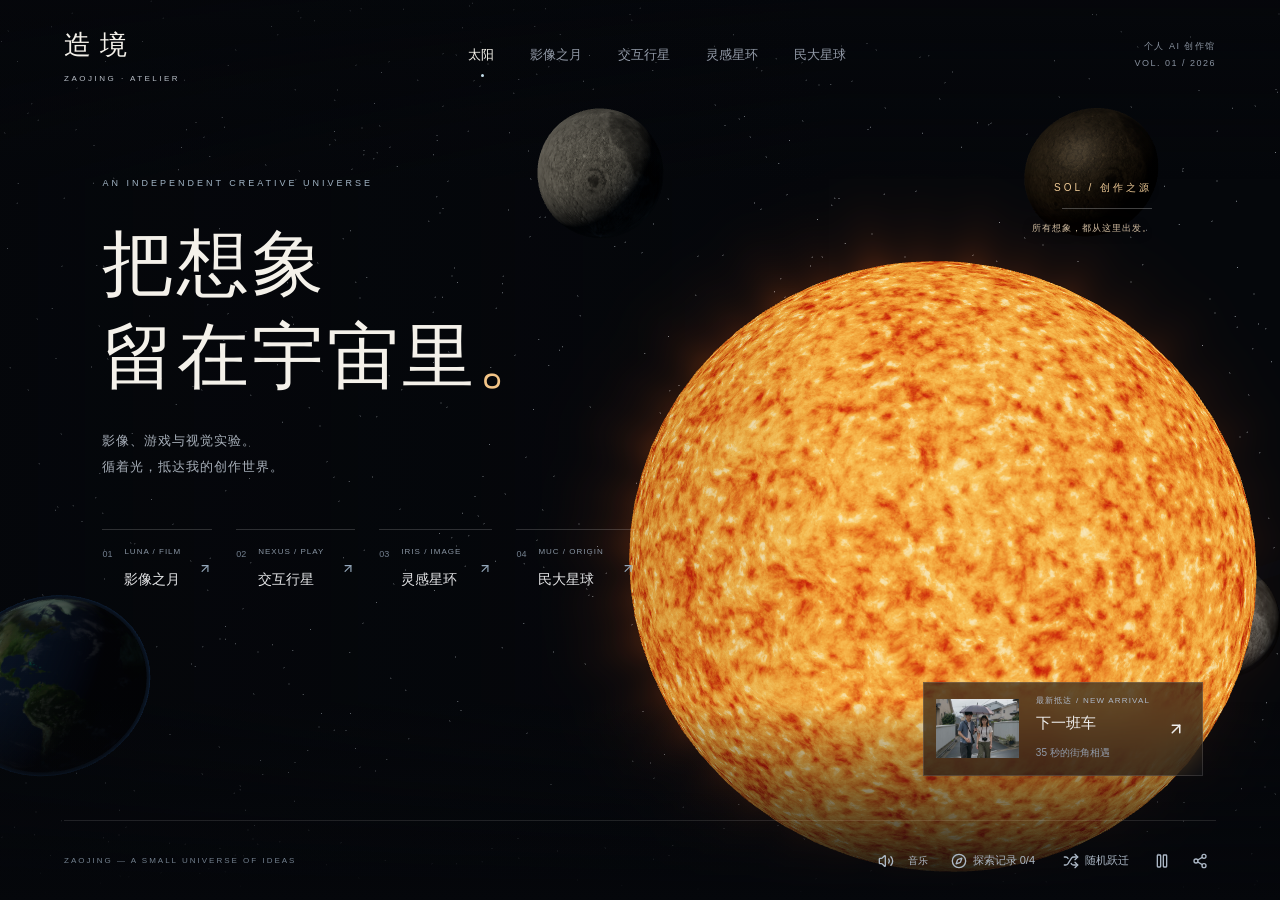
==== index.html @ 2bd4a60a "Publish AI atelier with solar home and uniform gallery" ====
<!DOCTYPE html><html lang="zh-CN" class="dark"><head><meta charSet="utf-8"/><meta name="viewport" content="width=device-width, initial-scale=1"/><link rel="stylesheet" href="/_next/static/css/index.KBR69Afk.css" data-rsc-css-href="/_next/static/css/index.KBR69Afk.css" data-precedence="vite-rsc/importer-resources"/><link rel="modulepreload" fetchPriority="low" href="/_next/static/chunks/index-X5-nVAeE.js"/><script src="/_next/static/chunks/rolldown-runtime-C60lm6uB.js" type="module" async=""></script><script src="/_next/static/chunks/framework-D_rUT4EX.js" type="module" async=""></script><link rel="modulepreload" href="/_next/static/chunks/layout-segment-context-BPzG5Ub6.js" crossorigin=""/><link rel="modulepreload" href="/_next/static/chunks/portfolio-CD-dquDo.js" crossorigin=""/><title>造境 · 星际艺术馆</title><meta name="description" content="一个关于 AI 影像、互动游戏与视觉实验的个人创作展厅。观看作品，走进想象，点击试玩赛博以撒。"/><link rel="icon" href="/favicon.svg"/><script>Object.assign(((self[Symbol.for("vinext.navigationRuntime")]??={bootstrap:{routeManifest:null},functions:{}}).bootstrap.rsc??={rsc:[]}),{params:{},nav:{"pathname":"/","searchParams":[]}})</script><link rel="modulepreload" href="/_next/static/chunks/index-X5-nVAeE.js" />
</head><body><main class="universe " data-destination="earth" data-phase="idle" data-campus-view="orbit"><div class="universe-canvas" aria-hidden="true"></div><div class="space-vignette"></div><header class="space-header"><button class="space-brand" aria-label="返回太阳首页">造境<span>ZAOJING · ATELIER</span></button><nav aria-label="星际导航"><button aria-current="page">太阳</button><button>影像之月</button><button>交互行星</button><button>灵感星环</button><button>民大星球</button></nav><span class="space-edition">个人 AI 创作馆<br/>VOL. 01 / 2026</span></header><section class="earth-intro" aria-label="星际艺术馆首页"><p class="space-kicker">AN INDEPENDENT CREATIVE UNIVERSE</p><h1>把想象<br/>留在宇宙里<span>。</span></h1><p class="space-description">影像、游戏与视觉实验。<br/>循着光，抵达我的创作世界。</p><div class="planet-destinations"><button><span class="destination-number">0<!-- -->1</span><span><small>LUNA / FILM</small><strong>影像之月</strong></span><svg xmlns="http://www.w3.org/2000/svg" width="19" height="19" viewBox="0 0 24 24" fill="none" stroke="currentColor" stroke-width="2" stroke-linecap="round" stroke-linejoin="round" class="lucide lucide-arrow-up-right" aria-hidden="true"><path d="M7 7h10v10"></path><path d="M7 17 17 7"></path></svg></button><button><span class="destination-number">0<!-- -->2</span><span><small>NEXUS / PLAY</small><strong>交互行星</strong></span><svg xmlns="http://www.w3.org/2000/svg" width="19" height="19" viewBox="0 0 24 24" fill="none" stroke="currentColor" stroke-width="2" stroke-linecap="round" stroke-linejoin="round" class="lucide lucide-arrow-up-right" aria-hidden="true"><path d="M7 7h10v10"></path><path d="M7 17 17 7"></path></svg></button><button><span class="destination-number">0<!-- -->3</span><span><small>IRIS / IMAGE</small><strong>灵感星环</strong></span><svg xmlns="http://www.w3.org/2000/svg" width="19" height="19" viewBox="0 0 24 24" fill="none" stroke="currentColor" stroke-width="2" stroke-linecap="round" stroke-linejoin="round" class="lucide lucide-arrow-up-right" aria-hidden="true"><path d="M7 7h10v10"></path><path d="M7 17 17 7"></path></svg></button><button><span class="destination-number">0<!-- -->4</span><span><small>MUC / ORIGIN</small><strong>民大星球</strong></span><svg xmlns="http://www.w3.org/2000/svg" width="19" height="19" viewBox="0 0 24 24" fill="none" stroke="currentColor" stroke-width="2" stroke-linecap="round" stroke-linejoin="round" class="lucide lucide-arrow-up-right" aria-hidden="true"><path d="M7 7h10v10"></path><path d="M7 17 17 7"></path></svg></button></div></section><button class="latest-beacon"><img src="/images/next-bus-cover.jpg" alt="下一班车短片封面"/><span><small>最新抵达 / NEW ARRIVAL</small><strong>下一班车</strong><em>35 秒的街角相遇</em></span><svg xmlns="http://www.w3.org/2000/svg" width="18" height="18" viewBox="0 0 24 24" fill="none" stroke="currentColor" stroke-width="2" stroke-linecap="round" stroke-linejoin="round" class="lucide lucide-arrow-up-right" aria-hidden="true"><path d="M7 7h10v10"></path><path d="M7 17 17 7"></path></svg></button><div class="celestial-caption" aria-hidden="true"><span>SOL / 创作之源</span><i></i><small>所有想象，都从这里出发。</small></div><footer class="space-footer"><span class="space-coordinate">ZAOJING — A SMALL UNIVERSE OF IDEAS</span><div class="space-toolbar"><div class="ambient-audio"><button type="button" tabindex="0" data-slot="button" aria-label="关闭背景音乐" aria-pressed="true" class="group/button inline-flex shrink-0 items-center justify-center rounded-lg border border-transparent bg-clip-padding text-sm font-medium whitespace-nowrap transition-all outline-none select-none focus-visible:border-ring focus-visible:ring-3 focus-visible:ring-ring/50 active:not-aria-[haspopup]:translate-y-px disabled:pointer-events-none disabled:opacity-50 aria-invalid:border-destructive aria-invalid:ring-3 aria-invalid:ring-destructive/20 dark:aria-invalid:border-destructive/50 dark:aria-invalid:ring-destructive/40 [&amp;_svg]:pointer-events-none [&amp;_svg]:shrink-0 [&amp;_svg:not([class*=&#x27;size-&#x27;])]:size-4 hover:bg-muted hover:text-foreground aria-expanded:bg-muted aria-expanded:text-foreground dark:hover:bg-muted/50 size-8"><svg xmlns="http://www.w3.org/2000/svg" width="16" height="16" viewBox="0 0 24 24" fill="none" stroke="currentColor" stroke-width="2" stroke-linecap="round" stroke-linejoin="round" class="lucide lucide-volume2 lucide-volume-2" aria-hidden="true"><path d="M11 4.702a.705.705 0 0 0-1.203-.498L6.413 7.587A1.4 1.4 0 0 1 5.416 8H3a1 1 0 0 0-1 1v6a1 1 0 0 0 1 1h2.416a1.4 1.4 0 0 1 .997.413l3.383 3.384A.705.705 0 0 0 11 19.298z"></path><path d="M16 9a5 5 0 0 1 0 6"></path><path d="M19.364 18.364a9 9 0 0 0 0-12.728"></path></svg></button><button type="button" tabindex="0" data-slot="button" aria-expanded="false" class="group/button inline-flex shrink-0 items-center justify-center rounded-lg border border-transparent bg-clip-padding text-sm font-medium whitespace-nowrap transition-all outline-none select-none focus-visible:border-ring focus-visible:ring-3 focus-visible:ring-ring/50 active:not-aria-[haspopup]:translate-y-px disabled:pointer-events-none disabled:opacity-50 aria-invalid:border-destructive aria-invalid:ring-3 aria-invalid:ring-destructive/20 dark:aria-invalid:border-destructive/50 dark:aria-invalid:ring-destructive/40 [&amp;_svg]:pointer-events-none [&amp;_svg]:shrink-0 [&amp;_svg:not([class*=&#x27;size-&#x27;])]:size-4 hover:bg-muted hover:text-foreground aria-expanded:bg-muted aria-expanded:text-foreground dark:hover:bg-muted/50 h-8 gap-1.5 px-2.5 has-data-[icon=inline-end]:pr-2 has-data-[icon=inline-start]:pl-2 audio-settings">音乐</button></div><button type="button" tabindex="0" data-slot="button" aria-expanded="false" class="group/button inline-flex shrink-0 items-center justify-center rounded-lg border border-transparent bg-clip-padding text-sm font-medium whitespace-nowrap transition-all outline-none select-none focus-visible:border-ring focus-visible:ring-3 focus-visible:ring-ring/50 active:not-aria-[haspopup]:translate-y-px disabled:pointer-events-none disabled:opacity-50 aria-invalid:border-destructive aria-invalid:ring-3 aria-invalid:ring-destructive/20 dark:aria-invalid:border-destructive/50 dark:aria-invalid:ring-destructive/40 [&amp;_svg]:pointer-events-none [&amp;_svg]:shrink-0 [&amp;_svg:not([class*=&#x27;size-&#x27;])]:size-4 hover:bg-muted hover:text-foreground aria-expanded:bg-muted aria-expanded:text-foreground dark:hover:bg-muted/50 h-8 gap-1.5 px-2.5 has-data-[icon=inline-end]:pr-2 has-data-[icon=inline-start]:pl-2"><svg xmlns="http://www.w3.org/2000/svg" width="16" height="16" viewBox="0 0 24 24" fill="none" stroke="currentColor" stroke-width="2" stroke-linecap="round" stroke-linejoin="round" class="lucide lucide-compass" aria-hidden="true"><circle cx="12" cy="12" r="10"></circle><path d="m16.24 7.76-1.804 5.411a2 2 0 0 1-1.265 1.265L7.76 16.24l1.804-5.411a2 2 0 0 1 1.265-1.265z"></path></svg><span>探索记录 <!-- -->0<!-- -->/<!-- -->4</span></button><button type="button" tabindex="0" data-slot="button" class="group/button inline-flex shrink-0 items-center justify-center rounded-lg border border-transparent bg-clip-padding text-sm font-medium whitespace-nowrap transition-all outline-none select-none focus-visible:border-ring focus-visible:ring-3 focus-visible:ring-ring/50 active:not-aria-[haspopup]:translate-y-px disabled:pointer-events-none disabled:opacity-50 aria-invalid:border-destructive aria-invalid:ring-3 aria-invalid:ring-destructive/20 dark:aria-invalid:border-destructive/50 dark:aria-invalid:ring-destructive/40 [&amp;_svg]:pointer-events-none [&amp;_svg]:shrink-0 [&amp;_svg:not([class*=&#x27;size-&#x27;])]:size-4 hover:bg-muted hover:text-foreground aria-expanded:bg-muted aria-expanded:text-foreground dark:hover:bg-muted/50 h-8 gap-1.5 px-2.5 has-data-[icon=inline-end]:pr-2 has-data-[icon=inline-start]:pl-2"><svg xmlns="http://www.w3.org/2000/svg" width="16" height="16" viewBox="0 0 24 24" fill="none" stroke="currentColor" stroke-width="2" stroke-linecap="round" stroke-linejoin="round" class="lucide lucide-shuffle" aria-hidden="true"><path d="m18 14 4 4-4 4"></path><path d="m18 2 4 4-4 4"></path><path d="M2 18h1.973a4 4 0 0 0 3.3-1.7l5.454-8.6a4 4 0 0 1 3.3-1.7H22"></path><path d="M2 6h1.972a4 4 0 0 1 3.6 2.2"></path><path d="M22 18h-6.041a4 4 0 0 1-3.3-1.8l-.359-.45"></path></svg><span>随机跃迁</span></button><button type="button" tabindex="0" data-slot="button" aria-label="暂停星球动态" class="group/button inline-flex shrink-0 items-center justify-center rounded-lg border border-transparent bg-clip-padding text-sm font-medium whitespace-nowrap transition-all outline-none select-none focus-visible:border-ring focus-visible:ring-3 focus-visible:ring-ring/50 active:not-aria-[haspopup]:translate-y-px disabled:pointer-events-none disabled:opacity-50 aria-invalid:border-destructive aria-invalid:ring-3 aria-invalid:ring-destructive/20 dark:aria-invalid:border-destructive/50 dark:aria-invalid:ring-destructive/40 [&amp;_svg]:pointer-events-none [&amp;_svg]:shrink-0 [&amp;_svg:not([class*=&#x27;size-&#x27;])]:size-4 hover:bg-muted hover:text-foreground aria-expanded:bg-muted aria-expanded:text-foreground dark:hover:bg-muted/50 size-8"><svg xmlns="http://www.w3.org/2000/svg" width="16" height="16" viewBox="0 0 24 24" fill="none" stroke="currentColor" stroke-width="2" stroke-linecap="round" stroke-linejoin="round" class="lucide lucide-pause" aria-hidden="true"><rect x="14" y="3" width="5" height="18" rx="1"></rect><rect x="5" y="3" width="5" height="18" rx="1"></rect></svg></button><button type="button" tabindex="0" data-slot="button" aria-label="分享艺术馆" class="group/button inline-flex shrink-0 items-center justify-center rounded-lg border border-transparent bg-clip-padding text-sm font-medium whitespace-nowrap transition-all outline-none select-none focus-visible:border-ring focus-visible:ring-3 focus-visible:ring-ring/50 active:not-aria-[haspopup]:translate-y-px disabled:pointer-events-none disabled:opacity-50 aria-invalid:border-destructive aria-invalid:ring-3 aria-invalid:ring-destructive/20 dark:aria-invalid:border-destructive/50 dark:aria-invalid:ring-destructive/40 [&amp;_svg]:pointer-events-none [&amp;_svg]:shrink-0 [&amp;_svg:not([class*=&#x27;size-&#x27;])]:size-4 hover:bg-muted hover:text-foreground aria-expanded:bg-muted aria-expanded:text-foreground dark:hover:bg-muted/50 size-8"><svg xmlns="http://www.w3.org/2000/svg" width="16" height="16" viewBox="0 0 24 24" fill="none" stroke="currentColor" stroke-width="2" stroke-linecap="round" stroke-linejoin="round" class="lucide lucide-share2 lucide-share-2" aria-hidden="true"><circle cx="18" cy="5" r="3"></circle><circle cx="6" cy="12" r="3"></circle><circle cx="18" cy="19" r="3"></circle><line x1="8.59" x2="15.42" y1="13.51" y2="17.49"></line><line x1="15.41" x2="8.59" y1="6.51" y2="10.49"></line></svg></button></div></footer><output class="flight-status"></output></main><script type="module" src="/_next/static/chunks/index-X5-nVAeE.js" id="_R_" async=""></script><script>((self[Symbol.for("vinext.navigationRuntime")]??={bootstrap:{routeManifest:null},functions:{}}).bootstrap.rsc??={rsc:[]}).rsc.push("0:{\"page:/\":\"$L1\",\"layout:/\":\"$L2\",\"route:/\":\"$L3\",\"__route\":\"route:/\",\"__interceptionContext\":null,\"__layoutIds\":[\"layout:/\"],\"__rootLayout\":\"/\",\"__bfcacheSegmentIdentities\":{\"layout:/\":\"[\\\"layout\\\",\\\"layout:/\\\",\\\"root-boundary:/\\\",\\\"\\\"]\",\"page:/\":\"[\\\"page\\\",\\\"page:/\\\",\\\"root-boundary:/\\\",\\\"\\\"]\"},\"__srcPage\":[\"page\"],\"__layoutFlags\":{\"layout:/\":\"s\"},\"__artifactCompatibility\":{\"schemaVersion\":1,\"graphVersion\":\"app-route-graph:1177fd80f83fa7b0\",\"deploymentVersion\":\"92ea6fa3-c1d1-4c08-9ba8-c31d0b67ef90\",\"appElementsSchemaVersion\":1,\"rscPayloadSchemaVersion\":1,\"rootBoundaryId\":\"/\",\"renderEpoch\":null}}\n")</script><script>((self[Symbol.for("vinext.navigationRuntime")]??={bootstrap:{routeManifest:null},functions:{}}).bootstrap.rsc??={rsc:[]}).rsc.push("4:I[\"8c0f216c4604\",[],\"Children\",1]\n")</script><script>((self[Symbol.for("vinext.navigationRuntime")]??={bootstrap:{routeManifest:null},functions:{}}).bootstrap.rsc??={rsc:[]}).rsc.push("5:I[\"593f344dc510\",[],\"GlobalErrorBoundary\",1]\n")</script><script>((self[Symbol.for("vinext.navigationRuntime")]??={bootstrap:{routeManifest:null},functions:{}}).bootstrap.rsc??={rsc:[]}).rsc.push("6:I[\"0b874ad30386\",[],\"default\",1]\n")</script><script>((self[Symbol.for("vinext.navigationRuntime")]??={bootstrap:{routeManifest:null},functions:{}}).bootstrap.rsc??={rsc:[]}).rsc.push("7:I[\"593f344dc510\",[],\"ErrorBoundary\",1]\n")</script><script>((self[Symbol.for("vinext.navigationRuntime")]??={bootstrap:{routeManifest:null},functions:{}}).bootstrap.rsc??={rsc:[]}).rsc.push("8:I[\"15c18cfaeeff\",[],\"LayoutSegmentProvider\",1]\n")</script><script>((self[Symbol.for("vinext.navigationRuntime")]??={bootstrap:{routeManifest:null},functions:{}}).bootstrap.rsc??={rsc:[]}).rsc.push("9:I[\"8c0f216c4604\",[],\"Slot\",1]\n")</script><script>((self[Symbol.for("vinext.navigationRuntime")]??={bootstrap:{routeManifest:null},functions:{}}).bootstrap.rsc??={rsc:[]}).rsc.push("a:I[\"593f344dc510\",[],\"NotFoundBoundary\",1]\n")</script><script>((self[Symbol.for("vinext.navigationRuntime")]??={bootstrap:{routeManifest:null},functions:{}}).bootstrap.rsc??={rsc:[]}).rsc.push("b:I[\"9276801271d6\",[],\"AppRouterScrollTarget\",1]\n")</script><script>((self[Symbol.for("vinext.navigationRuntime")]??={bootstrap:{routeManifest:null},functions:{}}).bootstrap.rsc??={rsc:[]}).rsc.push("c:I[\"593f344dc510\",[],\"RedirectBoundary\",1]\n")</script><script>((self[Symbol.for("vinext.navigationRuntime")]??={bootstrap:{routeManifest:null},functions:{}}).bootstrap.rsc??={rsc:[]}).rsc.push(":HL[\"/_next/static/css/index.KBR69Afk.css\",\"style\"     ]\n")</script><script>((self[Symbol.for("vinext.navigationRuntime")]??={bootstrap:{routeManifest:null},functions:{}}).bootstrap.rsc??={rsc:[]}).rsc.push("2:[[[\"$\",\"link\",\"css:/_next/static/css/index.KBR69Afk.css\",{\"rel\":\"stylesheet\",\"precedence\":\"vite-rsc/importer-resources\",\"href\":\"/_next/static/css/index.KBR69Afk.css\",\"data-rsc-css-href\":\"/_next/static/css/index.KBR69Afk.css\"}],\"$undefined\"],[\"$\",\"html\",null,{\"lang\":\"zh-CN\",\"className\":\"dark\",\"children\":[\"$\",\"body\",null,{\"children\":[\"$\",\"$L4\",null,{}]}]}]]\n")</script><script>((self[Symbol.for("vinext.navigationRuntime")]??={bootstrap:{routeManifest:null},functions:{}}).bootstrap.rsc??={rsc:[]}).rsc.push("3:[[[\"$\",\"meta\",null,{\"charSet\":\"utf-8\"}],[[\"$\",\"title\",\"0\",{\"children\":\"造境 · 星际艺术馆\"}],[\"$\",\"meta\",\"1\",{\"name\":\"description\",\"content\":\"一个关于 AI 影像、互动游戏与视觉实验的个人创作展厅。观看作品，走进想象，点击试玩赛博以撒。\"}],[\"$\",\"link\",\"2\",{\"data-vinext-streamed-icon\":\"$undefined\",\"rel\":\"icon\",\"href\":\"/favicon.svg\",\"type\":\"$undefined\",\"sizes\":\"$undefined\",\"color\":\"$undefined\",\"media\":\"$undefined\",\"fetchPriority\":\"$undefined\"}]],[[\"$\",\"meta\",\"0\",{\"name\":\"viewport\",\"content\":\"width=device-width, initial-scale=1\"}]]],[\"$\",\"$L5\",null,{\"fallback\":\"$6\",\"children\":[\"$\",\"$L7\",null,{\"fallback\":\"$6\",\"children\":[\"$\",\"$L8\",null,{\"providerId\":\"layout:/\",\"segmentMap\":{\"children\":[]},\"children\":[\"$\",\"$L9\",null,{\"id\":\"layout:/\",\"parallelSlots\":\"$undefined\",\"children\":[\"$\",\"$La\",null,{\"resetKey\":\"\",\"fallback\":[[\"$\",\"title\",null,{\"children\":\"404: This page could not be found.\"}],[\"$\",\"div\",null,{\"style\":{\"fontFamily\":\"system-ui,\\\"Segoe UI\\\",Roboto,Helvetica,Arial,sans-serif,\\\"Apple Color Emoji\\\",\\\"Segoe UI Emoji\\\"\",\"height\":\"100vh\",\"textAlign\":\"center\",\"display\":\"flex\",\"flexDirection\":\"column\",\"alignItems\":\"center\",\"justifyContent\":\"center\"},\"children\":[\"$\",\"div\",null,{\"children\":[[\"$\",\"style\",null,{\"dangerouslySetInnerHTML\":{\"__html\":\"body{color:#000;background:#fff;margin:0}.next-error-h1{border-right:1px solid rgba(0,0,0,.3)}@media (prefers-color-scheme:dark){body{color:#fff;background:#000}.next-error-h1{border-right:1px solid rgba(255,255,255,.3)}}\"}}],[\"$\",\"h1\",null,{\"className\":\"next-error-h1\",\"style\":{\"display\":\"inline-block\",\"margin\":\"0 20px 0 0\",\"padding\":\"0 23px 0 0\",\"fontSize\":24,\"fontWeight\":500,\"verticalAlign\":\"top\",\"lineHeight\":\"49px\"},\"children\":404}],[\"$\",\"div\",null,{\"style\":{\"display\":\"inline-block\"},\"children\":[\"$\",\"h2\",null,{\"style\":{\"fontSize\":14,\"fontWeight\":400,\"lineHeight\":\"49px\",\"margin\":0},\"children\":\"This page could not be found.\"}]}]]}]}]],\"children\":[\"$\",\"$Lb\",null,{\"children\":[\"$\",\"$Lc\",null,{\"children\":[[\"$\",\"$L8\",null,{\"providerId\":\"page:/\",\"segmentMap\":{\"children\":[\"__PAGE__\"]},\"children\":[\"$\",\"$L9\",null,{\"id\":\"page:/\"}]}],null]}]}]}]}]}]}]}],null,null]\n")</script><script>((self[Symbol.for("vinext.navigationRuntime")]??={bootstrap:{routeManifest:null},functions:{}}).bootstrap.rsc??={rsc:[]}).rsc.push("d:I[\"1652c0e865f9\",[],\"default\",1]\n")</script><script>((self[Symbol.for("vinext.navigationRuntime")]??={bootstrap:{routeManifest:null},functions:{}}).bootstrap.rsc??={rsc:[]}).rsc.push("1:[\"$\",\"$Ld\",null,{}]\n")</script><script>Object.assign(((self[Symbol.for("vinext.navigationRuntime")]??={bootstrap:{routeManifest:null},functions:{}}).bootstrap.rsc??={rsc:[]}),{"initialCacheKind":"static"});((self[Symbol.for("vinext.navigationRuntime")]??={bootstrap:{routeManifest:null},functions:{}}).bootstrap.rsc??={rsc:[]}).done=true</script></body></html>
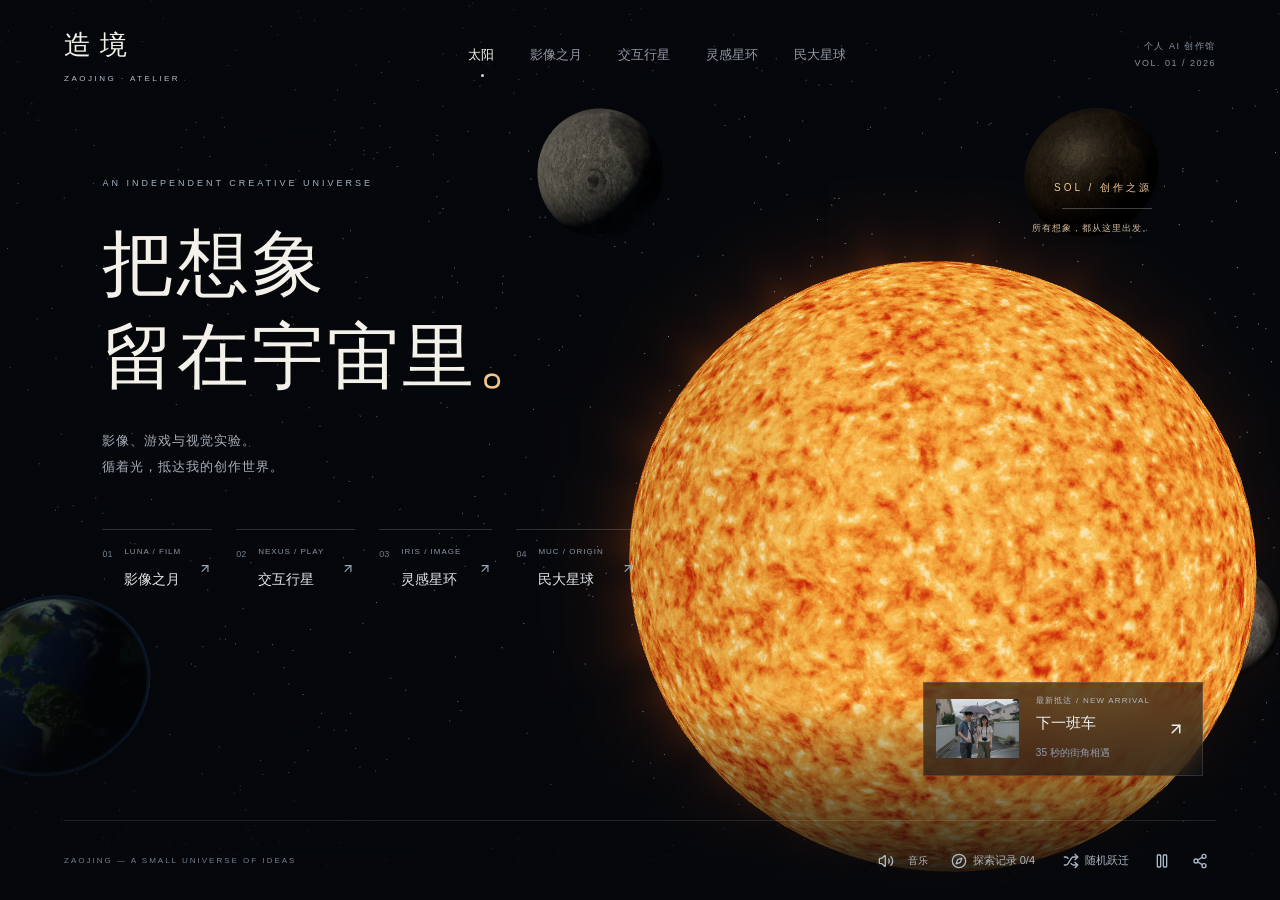
==== commit 0f288293: "Add three-episode code video collection with episode navigation" ====
--- a/index.html
+++ b/index.html
@@ -1,2 +1,2 @@
-<!DOCTYPE html><html lang="zh-CN" class="dark"><head><meta charSet="utf-8"/><meta name="viewport" content="width=device-width, initial-scale=1"/><link rel="stylesheet" href="/_next/static/css/index.KBR69Afk.css" data-rsc-css-href="/_next/static/css/index.KBR69Afk.css" data-precedence="vite-rsc/importer-resources"/><link rel="modulepreload" fetchPriority="low" href="/_next/static/chunks/index-X5-nVAeE.js"/><script src="/_next/static/chunks/rolldown-runtime-C60lm6uB.js" type="module" async=""></script><script src="/_next/static/chunks/framework-D_rUT4EX.js" type="module" async=""></script><link rel="modulepreload" href="/_next/static/chunks/layout-segment-context-BPzG5Ub6.js" crossorigin=""/><link rel="modulepreload" href="/_next/static/chunks/portfolio-CD-dquDo.js" crossorigin=""/><title>造境 · 星际艺术馆</title><meta name="description" content="一个关于 AI 影像、互动游戏与视觉实验的个人创作展厅。观看作品，走进想象，点击试玩赛博以撒。"/><link rel="icon" href="/favicon.svg"/><script>Object.assign(((self[Symbol.for("vinext.navigationRuntime")]??={bootstrap:{routeManifest:null},functions:{}}).bootstrap.rsc??={rsc:[]}),{params:{},nav:{"pathname":"/","searchParams":[]}})</script><link rel="modulepreload" href="/_next/static/chunks/index-X5-nVAeE.js" />
-</head><body><main class="universe " data-destination="earth" data-phase="idle" data-campus-view="orbit"><div class="universe-canvas" aria-hidden="true"></div><div class="space-vignette"></div><header class="space-header"><button class="space-brand" aria-label="返回太阳首页">造境<span>ZAOJING · ATELIER</span></button><nav aria-label="星际导航"><button aria-current="page">太阳</button><button>影像之月</button><button>交互行星</button><button>灵感星环</button><button>民大星球</button></nav><span class="space-edition">个人 AI 创作馆<br/>VOL. 01 / 2026</span></header><section class="earth-intro" aria-label="星际艺术馆首页"><p class="space-kicker">AN INDEPENDENT CREATIVE UNIVERSE</p><h1>把想象<br/>留在宇宙里<span>。</span></h1><p class="space-description">影像、游戏与视觉实验。<br/>循着光，抵达我的创作世界。</p><div class="planet-destinations"><button><span class="destination-number">0<!-- -->1</span><span><small>LUNA / FILM</small><strong>影像之月</strong></span><svg xmlns="http://www.w3.org/2000/svg" width="19" height="19" viewBox="0 0 24 24" fill="none" stroke="currentColor" stroke-width="2" stroke-linecap="round" stroke-linejoin="round" class="lucide lucide-arrow-up-right" aria-hidden="true"><path d="M7 7h10v10"></path><path d="M7 17 17 7"></path></svg></button><button><span class="destination-number">0<!-- -->2</span><span><small>NEXUS / PLAY</small><strong>交互行星</strong></span><svg xmlns="http://www.w3.org/2000/svg" width="19" height="19" viewBox="0 0 24 24" fill="none" stroke="currentColor" stroke-width="2" stroke-linecap="round" stroke-linejoin="round" class="lucide lucide-arrow-up-right" aria-hidden="true"><path d="M7 7h10v10"></path><path d="M7 17 17 7"></path></svg></button><button><span class="destination-number">0<!-- -->3</span><span><small>IRIS / IMAGE</small><strong>灵感星环</strong></span><svg xmlns="http://www.w3.org/2000/svg" width="19" height="19" viewBox="0 0 24 24" fill="none" stroke="currentColor" stroke-width="2" stroke-linecap="round" stroke-linejoin="round" class="lucide lucide-arrow-up-right" aria-hidden="true"><path d="M7 7h10v10"></path><path d="M7 17 17 7"></path></svg></button><button><span class="destination-number">0<!-- -->4</span><span><small>MUC / ORIGIN</small><strong>民大星球</strong></span><svg xmlns="http://www.w3.org/2000/svg" width="19" height="19" viewBox="0 0 24 24" fill="none" stroke="currentColor" stroke-width="2" stroke-linecap="round" stroke-linejoin="round" class="lucide lucide-arrow-up-right" aria-hidden="true"><path d="M7 7h10v10"></path><path d="M7 17 17 7"></path></svg></button></div></section><button class="latest-beacon"><img src="/images/next-bus-cover.jpg" alt="下一班车短片封面"/><span><small>最新抵达 / NEW ARRIVAL</small><strong>下一班车</strong><em>35 秒的街角相遇</em></span><svg xmlns="http://www.w3.org/2000/svg" width="18" height="18" viewBox="0 0 24 24" fill="none" stroke="currentColor" stroke-width="2" stroke-linecap="round" stroke-linejoin="round" class="lucide lucide-arrow-up-right" aria-hidden="true"><path d="M7 7h10v10"></path><path d="M7 17 17 7"></path></svg></button><div class="celestial-caption" aria-hidden="true"><span>SOL / 创作之源</span><i></i><small>所有想象，都从这里出发。</small></div><footer class="space-footer"><span class="space-coordinate">ZAOJING — A SMALL UNIVERSE OF IDEAS</span><div class="space-toolbar"><div class="ambient-audio"><button type="button" tabindex="0" data-slot="button" aria-label="关闭背景音乐" aria-pressed="true" class="group/button inline-flex shrink-0 items-center justify-center rounded-lg border border-transparent bg-clip-padding text-sm font-medium whitespace-nowrap transition-all outline-none select-none focus-visible:border-ring focus-visible:ring-3 focus-visible:ring-ring/50 active:not-aria-[haspopup]:translate-y-px disabled:pointer-events-none disabled:opacity-50 aria-invalid:border-destructive aria-invalid:ring-3 aria-invalid:ring-destructive/20 dark:aria-invalid:border-destructive/50 dark:aria-invalid:ring-destructive/40 [&amp;_svg]:pointer-events-none [&amp;_svg]:shrink-0 [&amp;_svg:not([class*=&#x27;size-&#x27;])]:size-4 hover:bg-muted hover:text-foreground aria-expanded:bg-muted aria-expanded:text-foreground dark:hover:bg-muted/50 size-8"><svg xmlns="http://www.w3.org/2000/svg" width="16" height="16" viewBox="0 0 24 24" fill="none" stroke="currentColor" stroke-width="2" stroke-linecap="round" stroke-linejoin="round" class="lucide lucide-volume2 lucide-volume-2" aria-hidden="true"><path d="M11 4.702a.705.705 0 0 0-1.203-.498L6.413 7.587A1.4 1.4 0 0 1 5.416 8H3a1 1 0 0 0-1 1v6a1 1 0 0 0 1 1h2.416a1.4 1.4 0 0 1 .997.413l3.383 3.384A.705.705 0 0 0 11 19.298z"></path><path d="M16 9a5 5 0 0 1 0 6"></path><path d="M19.364 18.364a9 9 0 0 0 0-12.728"></path></svg></button><button type="button" tabindex="0" data-slot="button" aria-expanded="false" class="group/button inline-flex shrink-0 items-center justify-center rounded-lg border border-transparent bg-clip-padding text-sm font-medium whitespace-nowrap transition-all outline-none select-none focus-visible:border-ring focus-visible:ring-3 focus-visible:ring-ring/50 active:not-aria-[haspopup]:translate-y-px disabled:pointer-events-none disabled:opacity-50 aria-invalid:border-destructive aria-invalid:ring-3 aria-invalid:ring-destructive/20 dark:aria-invalid:border-destructive/50 dark:aria-invalid:ring-destructive/40 [&amp;_svg]:pointer-events-none [&amp;_svg]:shrink-0 [&amp;_svg:not([class*=&#x27;size-&#x27;])]:size-4 hover:bg-muted hover:text-foreground aria-expanded:bg-muted aria-expanded:text-foreground dark:hover:bg-muted/50 h-8 gap-1.5 px-2.5 has-data-[icon=inline-end]:pr-2 has-data-[icon=inline-start]:pl-2 audio-settings">音乐</button></div><button type="button" tabindex="0" data-slot="button" aria-expanded="false" class="group/button inline-flex shrink-0 items-center justify-center rounded-lg border border-transparent bg-clip-padding text-sm font-medium whitespace-nowrap transition-all outline-none select-none focus-visible:border-ring focus-visible:ring-3 focus-visible:ring-ring/50 active:not-aria-[haspopup]:translate-y-px disabled:pointer-events-none disabled:opacity-50 aria-invalid:border-destructive aria-invalid:ring-3 aria-invalid:ring-destructive/20 dark:aria-invalid:border-destructive/50 dark:aria-invalid:ring-destructive/40 [&amp;_svg]:pointer-events-none [&amp;_svg]:shrink-0 [&amp;_svg:not([class*=&#x27;size-&#x27;])]:size-4 hover:bg-muted hover:text-foreground aria-expanded:bg-muted aria-expanded:text-foreground dark:hover:bg-muted/50 h-8 gap-1.5 px-2.5 has-data-[icon=inline-end]:pr-2 has-data-[icon=inline-start]:pl-2"><svg xmlns="http://www.w3.org/2000/svg" width="16" height="16" viewBox="0 0 24 24" fill="none" stroke="currentColor" stroke-width="2" stroke-linecap="round" stroke-linejoin="round" class="lucide lucide-compass" aria-hidden="true"><circle cx="12" cy="12" r="10"></circle><path d="m16.24 7.76-1.804 5.411a2 2 0 0 1-1.265 1.265L7.76 16.24l1.804-5.411a2 2 0 0 1 1.265-1.265z"></path></svg><span>探索记录 <!-- -->0<!-- -->/<!-- -->4</span></button><button type="button" tabindex="0" data-slot="button" class="group/button inline-flex shrink-0 items-center justify-center rounded-lg border border-transparent bg-clip-padding text-sm font-medium whitespace-nowrap transition-all outline-none select-none focus-visible:border-ring focus-visible:ring-3 focus-visible:ring-ring/50 active:not-aria-[haspopup]:translate-y-px disabled:pointer-events-none disabled:opacity-50 aria-invalid:border-destructive aria-invalid:ring-3 aria-invalid:ring-destructive/20 dark:aria-invalid:border-destructive/50 dark:aria-invalid:ring-destructive/40 [&amp;_svg]:pointer-events-none [&amp;_svg]:shrink-0 [&amp;_svg:not([class*=&#x27;size-&#x27;])]:size-4 hover:bg-muted hover:text-foreground aria-expanded:bg-muted aria-expanded:text-foreground dark:hover:bg-muted/50 h-8 gap-1.5 px-2.5 has-data-[icon=inline-end]:pr-2 has-data-[icon=inline-start]:pl-2"><svg xmlns="http://www.w3.org/2000/svg" width="16" height="16" viewBox="0 0 24 24" fill="none" stroke="currentColor" stroke-width="2" stroke-linecap="round" stroke-linejoin="round" class="lucide lucide-shuffle" aria-hidden="true"><path d="m18 14 4 4-4 4"></path><path d="m18 2 4 4-4 4"></path><path d="M2 18h1.973a4 4 0 0 0 3.3-1.7l5.454-8.6a4 4 0 0 1 3.3-1.7H22"></path><path d="M2 6h1.972a4 4 0 0 1 3.6 2.2"></path><path d="M22 18h-6.041a4 4 0 0 1-3.3-1.8l-.359-.45"></path></svg><span>随机跃迁</span></button><button type="button" tabindex="0" data-slot="button" aria-label="暂停星球动态" class="group/button inline-flex shrink-0 items-center justify-center rounded-lg border border-transparent bg-clip-padding text-sm font-medium whitespace-nowrap transition-all outline-none select-none focus-visible:border-ring focus-visible:ring-3 focus-visible:ring-ring/50 active:not-aria-[haspopup]:translate-y-px disabled:pointer-events-none disabled:opacity-50 aria-invalid:border-destructive aria-invalid:ring-3 aria-invalid:ring-destructive/20 dark:aria-invalid:border-destructive/50 dark:aria-invalid:ring-destructive/40 [&amp;_svg]:pointer-events-none [&amp;_svg]:shrink-0 [&amp;_svg:not([class*=&#x27;size-&#x27;])]:size-4 hover:bg-muted hover:text-foreground aria-expanded:bg-muted aria-expanded:text-foreground dark:hover:bg-muted/50 size-8"><svg xmlns="http://www.w3.org/2000/svg" width="16" height="16" viewBox="0 0 24 24" fill="none" stroke="currentColor" stroke-width="2" stroke-linecap="round" stroke-linejoin="round" class="lucide lucide-pause" aria-hidden="true"><rect x="14" y="3" width="5" height="18" rx="1"></rect><rect x="5" y="3" width="5" height="18" rx="1"></rect></svg></button><button type="button" tabindex="0" data-slot="button" aria-label="分享艺术馆" class="group/button inline-flex shrink-0 items-center justify-center rounded-lg border border-transparent bg-clip-padding text-sm font-medium whitespace-nowrap transition-all outline-none select-none focus-visible:border-ring focus-visible:ring-3 focus-visible:ring-ring/50 active:not-aria-[haspopup]:translate-y-px disabled:pointer-events-none disabled:opacity-50 aria-invalid:border-destructive aria-invalid:ring-3 aria-invalid:ring-destructive/20 dark:aria-invalid:border-destructive/50 dark:aria-invalid:ring-destructive/40 [&amp;_svg]:pointer-events-none [&amp;_svg]:shrink-0 [&amp;_svg:not([class*=&#x27;size-&#x27;])]:size-4 hover:bg-muted hover:text-foreground aria-expanded:bg-muted aria-expanded:text-foreground dark:hover:bg-muted/50 size-8"><svg xmlns="http://www.w3.org/2000/svg" width="16" height="16" viewBox="0 0 24 24" fill="none" stroke="currentColor" stroke-width="2" stroke-linecap="round" stroke-linejoin="round" class="lucide lucide-share2 lucide-share-2" aria-hidden="true"><circle cx="18" cy="5" r="3"></circle><circle cx="6" cy="12" r="3"></circle><circle cx="18" cy="19" r="3"></circle><line x1="8.59" x2="15.42" y1="13.51" y2="17.49"></line><line x1="15.41" x2="8.59" y1="6.51" y2="10.49"></line></svg></button></div></footer><output class="flight-status"></output></main><script type="module" src="/_next/static/chunks/index-X5-nVAeE.js" id="_R_" async=""></script><script>((self[Symbol.for("vinext.navigationRuntime")]??={bootstrap:{routeManifest:null},functions:{}}).bootstrap.rsc??={rsc:[]}).rsc.push("0:{\"page:/\":\"$L1\",\"layout:/\":\"$L2\",\"route:/\":\"$L3\",\"__route\":\"route:/\",\"__interceptionContext\":null,\"__layoutIds\":[\"layout:/\"],\"__rootLayout\":\"/\",\"__bfcacheSegmentIdentities\":{\"layout:/\":\"[\\\"layout\\\",\\\"layout:/\\\",\\\"root-boundary:/\\\",\\\"\\\"]\",\"page:/\":\"[\\\"page\\\",\\\"page:/\\\",\\\"root-boundary:/\\\",\\\"\\\"]\"},\"__srcPage\":[\"page\"],\"__layoutFlags\":{\"layout:/\":\"s\"},\"__artifactCompatibility\":{\"schemaVersion\":1,\"graphVersion\":\"app-route-graph:1177fd80f83fa7b0\",\"deploymentVersion\":\"92ea6fa3-c1d1-4c08-9ba8-c31d0b67ef90\",\"appElementsSchemaVersion\":1,\"rscPayloadSchemaVersion\":1,\"rootBoundaryId\":\"/\",\"renderEpoch\":null}}\n")</script><script>((self[Symbol.for("vinext.navigationRuntime")]??={bootstrap:{routeManifest:null},functions:{}}).bootstrap.rsc??={rsc:[]}).rsc.push("4:I[\"8c0f216c4604\",[],\"Children\",1]\n")</script><script>((self[Symbol.for("vinext.navigationRuntime")]??={bootstrap:{routeManifest:null},functions:{}}).bootstrap.rsc??={rsc:[]}).rsc.push("5:I[\"593f344dc510\",[],\"GlobalErrorBoundary\",1]\n")</script><script>((self[Symbol.for("vinext.navigationRuntime")]??={bootstrap:{routeManifest:null},functions:{}}).bootstrap.rsc??={rsc:[]}).rsc.push("6:I[\"0b874ad30386\",[],\"default\",1]\n")</script><script>((self[Symbol.for("vinext.navigationRuntime")]??={bootstrap:{routeManifest:null},functions:{}}).bootstrap.rsc??={rsc:[]}).rsc.push("7:I[\"593f344dc510\",[],\"ErrorBoundary\",1]\n")</script><script>((self[Symbol.for("vinext.navigationRuntime")]??={bootstrap:{routeManifest:null},functions:{}}).bootstrap.rsc??={rsc:[]}).rsc.push("8:I[\"15c18cfaeeff\",[],\"LayoutSegmentProvider\",1]\n")</script><script>((self[Symbol.for("vinext.navigationRuntime")]??={bootstrap:{routeManifest:null},functions:{}}).bootstrap.rsc??={rsc:[]}).rsc.push("9:I[\"8c0f216c4604\",[],\"Slot\",1]\n")</script><script>((self[Symbol.for("vinext.navigationRuntime")]??={bootstrap:{routeManifest:null},functions:{}}).bootstrap.rsc??={rsc:[]}).rsc.push("a:I[\"593f344dc510\",[],\"NotFoundBoundary\",1]\n")</script><script>((self[Symbol.for("vinext.navigationRuntime")]??={bootstrap:{routeManifest:null},functions:{}}).bootstrap.rsc??={rsc:[]}).rsc.push("b:I[\"9276801271d6\",[],\"AppRouterScrollTarget\",1]\n")</script><script>((self[Symbol.for("vinext.navigationRuntime")]??={bootstrap:{routeManifest:null},functions:{}}).bootstrap.rsc??={rsc:[]}).rsc.push("c:I[\"593f344dc510\",[],\"RedirectBoundary\",1]\n")</script><script>((self[Symbol.for("vinext.navigationRuntime")]??={bootstrap:{routeManifest:null},functions:{}}).bootstrap.rsc??={rsc:[]}).rsc.push(":HL[\"/_next/static/css/index.KBR69Afk.css\",\"style\"     ]\n")</script><script>((self[Symbol.for("vinext.navigationRuntime")]??={bootstrap:{routeManifest:null},functions:{}}).bootstrap.rsc??={rsc:[]}).rsc.push("2:[[[\"$\",\"link\",\"css:/_next/static/css/index.KBR69Afk.css\",{\"rel\":\"stylesheet\",\"precedence\":\"vite-rsc/importer-resources\",\"href\":\"/_next/static/css/index.KBR69Afk.css\",\"data-rsc-css-href\":\"/_next/static/css/index.KBR69Afk.css\"}],\"$undefined\"],[\"$\",\"html\",null,{\"lang\":\"zh-CN\",\"className\":\"dark\",\"children\":[\"$\",\"body\",null,{\"children\":[\"$\",\"$L4\",null,{}]}]}]]\n")</script><script>((self[Symbol.for("vinext.navigationRuntime")]??={bootstrap:{routeManifest:null},functions:{}}).bootstrap.rsc??={rsc:[]}).rsc.push("3:[[[\"$\",\"meta\",null,{\"charSet\":\"utf-8\"}],[[\"$\",\"title\",\"0\",{\"children\":\"造境 · 星际艺术馆\"}],[\"$\",\"meta\",\"1\",{\"name\":\"description\",\"content\":\"一个关于 AI 影像、互动游戏与视觉实验的个人创作展厅。观看作品，走进想象，点击试玩赛博以撒。\"}],[\"$\",\"link\",\"2\",{\"data-vinext-streamed-icon\":\"$undefined\",\"rel\":\"icon\",\"href\":\"/favicon.svg\",\"type\":\"$undefined\",\"sizes\":\"$undefined\",\"color\":\"$undefined\",\"media\":\"$undefined\",\"fetchPriority\":\"$undefined\"}]],[[\"$\",\"meta\",\"0\",{\"name\":\"viewport\",\"content\":\"width=device-width, initial-scale=1\"}]]],[\"$\",\"$L5\",null,{\"fallback\":\"$6\",\"children\":[\"$\",\"$L7\",null,{\"fallback\":\"$6\",\"children\":[\"$\",\"$L8\",null,{\"providerId\":\"layout:/\",\"segmentMap\":{\"children\":[]},\"children\":[\"$\",\"$L9\",null,{\"id\":\"layout:/\",\"parallelSlots\":\"$undefined\",\"children\":[\"$\",\"$La\",null,{\"resetKey\":\"\",\"fallback\":[[\"$\",\"title\",null,{\"children\":\"404: This page could not be found.\"}],[\"$\",\"div\",null,{\"style\":{\"fontFamily\":\"system-ui,\\\"Segoe UI\\\",Roboto,Helvetica,Arial,sans-serif,\\\"Apple Color Emoji\\\",\\\"Segoe UI Emoji\\\"\",\"height\":\"100vh\",\"textAlign\":\"center\",\"display\":\"flex\",\"flexDirection\":\"column\",\"alignItems\":\"center\",\"justifyContent\":\"center\"},\"children\":[\"$\",\"div\",null,{\"children\":[[\"$\",\"style\",null,{\"dangerouslySetInnerHTML\":{\"__html\":\"body{color:#000;background:#fff;margin:0}.next-error-h1{border-right:1px solid rgba(0,0,0,.3)}@media (prefers-color-scheme:dark){body{color:#fff;background:#000}.next-error-h1{border-right:1px solid rgba(255,255,255,.3)}}\"}}],[\"$\",\"h1\",null,{\"className\":\"next-error-h1\",\"style\":{\"display\":\"inline-block\",\"margin\":\"0 20px 0 0\",\"padding\":\"0 23px 0 0\",\"fontSize\":24,\"fontWeight\":500,\"verticalAlign\":\"top\",\"lineHeight\":\"49px\"},\"children\":404}],[\"$\",\"div\",null,{\"style\":{\"display\":\"inline-block\"},\"children\":[\"$\",\"h2\",null,{\"style\":{\"fontSize\":14,\"fontWeight\":400,\"lineHeight\":\"49px\",\"margin\":0},\"children\":\"This page could not be found.\"}]}]]}]}]],\"children\":[\"$\",\"$Lb\",null,{\"children\":[\"$\",\"$Lc\",null,{\"children\":[[\"$\",\"$L8\",null,{\"providerId\":\"page:/\",\"segmentMap\":{\"children\":[\"__PAGE__\"]},\"children\":[\"$\",\"$L9\",null,{\"id\":\"page:/\"}]}],null]}]}]}]}]}]}]}],null,null]\n")</script><script>((self[Symbol.for("vinext.navigationRuntime")]??={bootstrap:{routeManifest:null},functions:{}}).bootstrap.rsc??={rsc:[]}).rsc.push("d:I[\"1652c0e865f9\",[],\"default\",1]\n")</script><script>((self[Symbol.for("vinext.navigationRuntime")]??={bootstrap:{routeManifest:null},functions:{}}).bootstrap.rsc??={rsc:[]}).rsc.push("1:[\"$\",\"$Ld\",null,{}]\n")</script><script>Object.assign(((self[Symbol.for("vinext.navigationRuntime")]??={bootstrap:{routeManifest:null},functions:{}}).bootstrap.rsc??={rsc:[]}),{"initialCacheKind":"static"});((self[Symbol.for("vinext.navigationRuntime")]??={bootstrap:{routeManifest:null},functions:{}}).bootstrap.rsc??={rsc:[]}).done=true</script></body></html>+<!DOCTYPE html><html lang="zh-CN" class="dark"><head><meta charSet="utf-8"/><meta name="viewport" content="width=device-width, initial-scale=1"/><link rel="stylesheet" href="/_next/static/css/index.D8f_1jH5.css" data-rsc-css-href="/_next/static/css/index.D8f_1jH5.css" data-precedence="vite-rsc/importer-resources"/><link rel="modulepreload" fetchPriority="low" href="/_next/static/chunks/index-DCQtBmBS.js"/><script src="/_next/static/chunks/rolldown-runtime-C60lm6uB.js" type="module" async=""></script><script src="/_next/static/chunks/framework-D_rUT4EX.js" type="module" async=""></script><link rel="modulepreload" href="/_next/static/chunks/layout-segment-context-DZRvUlix.js" crossorigin=""/><link rel="modulepreload" href="/_next/static/chunks/portfolio-DE9Y4olg.js" crossorigin=""/><title>造境 · 星际艺术馆</title><meta name="description" content="一个关于 AI 影像、互动游戏与视觉实验的个人创作展厅。观看作品，走进想象，点击试玩赛博以撒。"/><link rel="icon" href="/favicon.svg"/><script>Object.assign(((self[Symbol.for("vinext.navigationRuntime")]??={bootstrap:{routeManifest:null},functions:{}}).bootstrap.rsc??={rsc:[]}),{params:{},nav:{"pathname":"/","searchParams":[]}})</script><link rel="modulepreload" href="/_next/static/chunks/index-DCQtBmBS.js" />
+</head><body><main class="universe " data-destination="earth" data-phase="idle" data-campus-view="orbit"><div class="universe-canvas" aria-hidden="true"></div><div class="space-vignette"></div><header class="space-header"><button class="space-brand" aria-label="返回太阳首页">造境<span>ZAOJING · ATELIER</span></button><nav aria-label="星际导航"><button aria-current="page">太阳</button><button>影像之月</button><button>交互行星</button><button>灵感星环</button><button>民大星球</button></nav><span class="space-edition">个人 AI 创作馆<br/>VOL. 01 / 2026</span></header><section class="earth-intro" aria-label="星际艺术馆首页"><p class="space-kicker">AN INDEPENDENT CREATIVE UNIVERSE</p><h1>把想象<br/>留在宇宙里<span>。</span></h1><p class="space-description">影像、游戏与视觉实验。<br/>循着光，抵达我的创作世界。</p><div class="planet-destinations"><button><span class="destination-number">0<!-- -->1</span><span><small>LUNA / FILM</small><strong>影像之月</strong></span><svg xmlns="http://www.w3.org/2000/svg" width="19" height="19" viewBox="0 0 24 24" fill="none" stroke="currentColor" stroke-width="2" stroke-linecap="round" stroke-linejoin="round" class="lucide lucide-arrow-up-right" aria-hidden="true"><path d="M7 7h10v10"></path><path d="M7 17 17 7"></path></svg></button><button><span class="destination-number">0<!-- -->2</span><span><small>NEXUS / PLAY</small><strong>交互行星</strong></span><svg xmlns="http://www.w3.org/2000/svg" width="19" height="19" viewBox="0 0 24 24" fill="none" stroke="currentColor" stroke-width="2" stroke-linecap="round" stroke-linejoin="round" class="lucide lucide-arrow-up-right" aria-hidden="true"><path d="M7 7h10v10"></path><path d="M7 17 17 7"></path></svg></button><button><span class="destination-number">0<!-- -->3</span><span><small>IRIS / IMAGE</small><strong>灵感星环</strong></span><svg xmlns="http://www.w3.org/2000/svg" width="19" height="19" viewBox="0 0 24 24" fill="none" stroke="currentColor" stroke-width="2" stroke-linecap="round" stroke-linejoin="round" class="lucide lucide-arrow-up-right" aria-hidden="true"><path d="M7 7h10v10"></path><path d="M7 17 17 7"></path></svg></button><button><span class="destination-number">0<!-- -->4</span><span><small>MUC / ORIGIN</small><strong>民大星球</strong></span><svg xmlns="http://www.w3.org/2000/svg" width="19" height="19" viewBox="0 0 24 24" fill="none" stroke="currentColor" stroke-width="2" stroke-linecap="round" stroke-linejoin="round" class="lucide lucide-arrow-up-right" aria-hidden="true"><path d="M7 7h10v10"></path><path d="M7 17 17 7"></path></svg></button></div></section><button class="latest-beacon"><img src="/images/next-bus-cover.jpg" alt="下一班车短片封面"/><span><small>最新抵达 / NEW ARRIVAL</small><strong>下一班车</strong><em>35 秒的街角相遇</em></span><svg xmlns="http://www.w3.org/2000/svg" width="18" height="18" viewBox="0 0 24 24" fill="none" stroke="currentColor" stroke-width="2" stroke-linecap="round" stroke-linejoin="round" class="lucide lucide-arrow-up-right" aria-hidden="true"><path d="M7 7h10v10"></path><path d="M7 17 17 7"></path></svg></button><div class="celestial-caption" aria-hidden="true"><span>SOL / 创作之源</span><i></i><small>所有想象，都从这里出发。</small></div><footer class="space-footer"><span class="space-coordinate">ZAOJING — A SMALL UNIVERSE OF IDEAS</span><div class="space-toolbar"><div class="ambient-audio"><button type="button" tabindex="0" data-slot="button" aria-label="关闭背景音乐" aria-pressed="true" class="group/button inline-flex shrink-0 items-center justify-center rounded-lg border border-transparent bg-clip-padding text-sm font-medium whitespace-nowrap transition-all outline-none select-none focus-visible:border-ring focus-visible:ring-3 focus-visible:ring-ring/50 active:not-aria-[haspopup]:translate-y-px disabled:pointer-events-none disabled:opacity-50 aria-invalid:border-destructive aria-invalid:ring-3 aria-invalid:ring-destructive/20 dark:aria-invalid:border-destructive/50 dark:aria-invalid:ring-destructive/40 [&amp;_svg]:pointer-events-none [&amp;_svg]:shrink-0 [&amp;_svg:not([class*=&#x27;size-&#x27;])]:size-4 hover:bg-muted hover:text-foreground aria-expanded:bg-muted aria-expanded:text-foreground dark:hover:bg-muted/50 size-8"><svg xmlns="http://www.w3.org/2000/svg" width="16" height="16" viewBox="0 0 24 24" fill="none" stroke="currentColor" stroke-width="2" stroke-linecap="round" stroke-linejoin="round" class="lucide lucide-volume2 lucide-volume-2" aria-hidden="true"><path d="M11 4.702a.705.705 0 0 0-1.203-.498L6.413 7.587A1.4 1.4 0 0 1 5.416 8H3a1 1 0 0 0-1 1v6a1 1 0 0 0 1 1h2.416a1.4 1.4 0 0 1 .997.413l3.383 3.384A.705.705 0 0 0 11 19.298z"></path><path d="M16 9a5 5 0 0 1 0 6"></path><path d="M19.364 18.364a9 9 0 0 0 0-12.728"></path></svg></button><button type="button" tabindex="0" data-slot="button" aria-expanded="false" class="group/button inline-flex shrink-0 items-center justify-center rounded-lg border border-transparent bg-clip-padding text-sm font-medium whitespace-nowrap transition-all outline-none select-none focus-visible:border-ring focus-visible:ring-3 focus-visible:ring-ring/50 active:not-aria-[haspopup]:translate-y-px disabled:pointer-events-none disabled:opacity-50 aria-invalid:border-destructive aria-invalid:ring-3 aria-invalid:ring-destructive/20 dark:aria-invalid:border-destructive/50 dark:aria-invalid:ring-destructive/40 [&amp;_svg]:pointer-events-none [&amp;_svg]:shrink-0 [&amp;_svg:not([class*=&#x27;size-&#x27;])]:size-4 hover:bg-muted hover:text-foreground aria-expanded:bg-muted aria-expanded:text-foreground dark:hover:bg-muted/50 h-8 gap-1.5 px-2.5 has-data-[icon=inline-end]:pr-2 has-data-[icon=inline-start]:pl-2 audio-settings">音乐</button></div><button type="button" tabindex="0" data-slot="button" aria-expanded="false" class="group/button inline-flex shrink-0 items-center justify-center rounded-lg border border-transparent bg-clip-padding text-sm font-medium whitespace-nowrap transition-all outline-none select-none focus-visible:border-ring focus-visible:ring-3 focus-visible:ring-ring/50 active:not-aria-[haspopup]:translate-y-px disabled:pointer-events-none disabled:opacity-50 aria-invalid:border-destructive aria-invalid:ring-3 aria-invalid:ring-destructive/20 dark:aria-invalid:border-destructive/50 dark:aria-invalid:ring-destructive/40 [&amp;_svg]:pointer-events-none [&amp;_svg]:shrink-0 [&amp;_svg:not([class*=&#x27;size-&#x27;])]:size-4 hover:bg-muted hover:text-foreground aria-expanded:bg-muted aria-expanded:text-foreground dark:hover:bg-muted/50 h-8 gap-1.5 px-2.5 has-data-[icon=inline-end]:pr-2 has-data-[icon=inline-start]:pl-2"><svg xmlns="http://www.w3.org/2000/svg" width="16" height="16" viewBox="0 0 24 24" fill="none" stroke="currentColor" stroke-width="2" stroke-linecap="round" stroke-linejoin="round" class="lucide lucide-compass" aria-hidden="true"><circle cx="12" cy="12" r="10"></circle><path d="m16.24 7.76-1.804 5.411a2 2 0 0 1-1.265 1.265L7.76 16.24l1.804-5.411a2 2 0 0 1 1.265-1.265z"></path></svg><span>探索记录 <!-- -->0<!-- -->/<!-- -->4</span></button><button type="button" tabindex="0" data-slot="button" class="group/button inline-flex shrink-0 items-center justify-center rounded-lg border border-transparent bg-clip-padding text-sm font-medium whitespace-nowrap transition-all outline-none select-none focus-visible:border-ring focus-visible:ring-3 focus-visible:ring-ring/50 active:not-aria-[haspopup]:translate-y-px disabled:pointer-events-none disabled:opacity-50 aria-invalid:border-destructive aria-invalid:ring-3 aria-invalid:ring-destructive/20 dark:aria-invalid:border-destructive/50 dark:aria-invalid:ring-destructive/40 [&amp;_svg]:pointer-events-none [&amp;_svg]:shrink-0 [&amp;_svg:not([class*=&#x27;size-&#x27;])]:size-4 hover:bg-muted hover:text-foreground aria-expanded:bg-muted aria-expanded:text-foreground dark:hover:bg-muted/50 h-8 gap-1.5 px-2.5 has-data-[icon=inline-end]:pr-2 has-data-[icon=inline-start]:pl-2"><svg xmlns="http://www.w3.org/2000/svg" width="16" height="16" viewBox="0 0 24 24" fill="none" stroke="currentColor" stroke-width="2" stroke-linecap="round" stroke-linejoin="round" class="lucide lucide-shuffle" aria-hidden="true"><path d="m18 14 4 4-4 4"></path><path d="m18 2 4 4-4 4"></path><path d="M2 18h1.973a4 4 0 0 0 3.3-1.7l5.454-8.6a4 4 0 0 1 3.3-1.7H22"></path><path d="M2 6h1.972a4 4 0 0 1 3.6 2.2"></path><path d="M22 18h-6.041a4 4 0 0 1-3.3-1.8l-.359-.45"></path></svg><span>随机跃迁</span></button><button type="button" tabindex="0" data-slot="button" aria-label="暂停星球动态" class="group/button inline-flex shrink-0 items-center justify-center rounded-lg border border-transparent bg-clip-padding text-sm font-medium whitespace-nowrap transition-all outline-none select-none focus-visible:border-ring focus-visible:ring-3 focus-visible:ring-ring/50 active:not-aria-[haspopup]:translate-y-px disabled:pointer-events-none disabled:opacity-50 aria-invalid:border-destructive aria-invalid:ring-3 aria-invalid:ring-destructive/20 dark:aria-invalid:border-destructive/50 dark:aria-invalid:ring-destructive/40 [&amp;_svg]:pointer-events-none [&amp;_svg]:shrink-0 [&amp;_svg:not([class*=&#x27;size-&#x27;])]:size-4 hover:bg-muted hover:text-foreground aria-expanded:bg-muted aria-expanded:text-foreground dark:hover:bg-muted/50 size-8"><svg xmlns="http://www.w3.org/2000/svg" width="16" height="16" viewBox="0 0 24 24" fill="none" stroke="currentColor" stroke-width="2" stroke-linecap="round" stroke-linejoin="round" class="lucide lucide-pause" aria-hidden="true"><rect x="14" y="3" width="5" height="18" rx="1"></rect><rect x="5" y="3" width="5" height="18" rx="1"></rect></svg></button><button type="button" tabindex="0" data-slot="button" aria-label="分享艺术馆" class="group/button inline-flex shrink-0 items-center justify-center rounded-lg border border-transparent bg-clip-padding text-sm font-medium whitespace-nowrap transition-all outline-none select-none focus-visible:border-ring focus-visible:ring-3 focus-visible:ring-ring/50 active:not-aria-[haspopup]:translate-y-px disabled:pointer-events-none disabled:opacity-50 aria-invalid:border-destructive aria-invalid:ring-3 aria-invalid:ring-destructive/20 dark:aria-invalid:border-destructive/50 dark:aria-invalid:ring-destructive/40 [&amp;_svg]:pointer-events-none [&amp;_svg]:shrink-0 [&amp;_svg:not([class*=&#x27;size-&#x27;])]:size-4 hover:bg-muted hover:text-foreground aria-expanded:bg-muted aria-expanded:text-foreground dark:hover:bg-muted/50 size-8"><svg xmlns="http://www.w3.org/2000/svg" width="16" height="16" viewBox="0 0 24 24" fill="none" stroke="currentColor" stroke-width="2" stroke-linecap="round" stroke-linejoin="round" class="lucide lucide-share2 lucide-share-2" aria-hidden="true"><circle cx="18" cy="5" r="3"></circle><circle cx="6" cy="12" r="3"></circle><circle cx="18" cy="19" r="3"></circle><line x1="8.59" x2="15.42" y1="13.51" y2="17.49"></line><line x1="15.41" x2="8.59" y1="6.51" y2="10.49"></line></svg></button></div></footer><output class="flight-status"></output></main><script type="module" src="/_next/static/chunks/index-DCQtBmBS.js" id="_R_" async=""></script><script>((self[Symbol.for("vinext.navigationRuntime")]??={bootstrap:{routeManifest:null},functions:{}}).bootstrap.rsc??={rsc:[]}).rsc.push("0:{\"page:/\":\"$L1\",\"layout:/\":\"$L2\",\"route:/\":\"$L3\",\"__route\":\"route:/\",\"__interceptionContext\":null,\"__layoutIds\":[\"layout:/\"],\"__rootLayout\":\"/\",\"__bfcacheSegmentIdentities\":{\"layout:/\":\"[\\\"layout\\\",\\\"layout:/\\\",\\\"root-boundary:/\\\",\\\"\\\"]\",\"page:/\":\"[\\\"page\\\",\\\"page:/\\\",\\\"root-boundary:/\\\",\\\"\\\"]\"},\"__srcPage\":[\"page\"],\"__layoutFlags\":{\"layout:/\":\"s\"},\"__artifactCompatibility\":{\"schemaVersion\":1,\"graphVersion\":\"app-route-graph:1177fd80f83fa7b0\",\"deploymentVersion\":\"2517a69a-842f-4703-a962-a075bc423a67\",\"appElementsSchemaVersion\":1,\"rscPayloadSchemaVersion\":1,\"rootBoundaryId\":\"/\",\"renderEpoch\":null}}\n")</script><script>((self[Symbol.for("vinext.navigationRuntime")]??={bootstrap:{routeManifest:null},functions:{}}).bootstrap.rsc??={rsc:[]}).rsc.push("4:I[\"8c0f216c4604\",[],\"Children\",1]\n")</script><script>((self[Symbol.for("vinext.navigationRuntime")]??={bootstrap:{routeManifest:null},functions:{}}).bootstrap.rsc??={rsc:[]}).rsc.push("5:I[\"593f344dc510\",[],\"GlobalErrorBoundary\",1]\n")</script><script>((self[Symbol.for("vinext.navigationRuntime")]??={bootstrap:{routeManifest:null},functions:{}}).bootstrap.rsc??={rsc:[]}).rsc.push("6:I[\"0b874ad30386\",[],\"default\",1]\n")</script><script>((self[Symbol.for("vinext.navigationRuntime")]??={bootstrap:{routeManifest:null},functions:{}}).bootstrap.rsc??={rsc:[]}).rsc.push("7:I[\"593f344dc510\",[],\"ErrorBoundary\",1]\n")</script><script>((self[Symbol.for("vinext.navigationRuntime")]??={bootstrap:{routeManifest:null},functions:{}}).bootstrap.rsc??={rsc:[]}).rsc.push("8:I[\"15c18cfaeeff\",[],\"LayoutSegmentProvider\",1]\n")</script><script>((self[Symbol.for("vinext.navigationRuntime")]??={bootstrap:{routeManifest:null},functions:{}}).bootstrap.rsc??={rsc:[]}).rsc.push("9:I[\"8c0f216c4604\",[],\"Slot\",1]\n")</script><script>((self[Symbol.for("vinext.navigationRuntime")]??={bootstrap:{routeManifest:null},functions:{}}).bootstrap.rsc??={rsc:[]}).rsc.push("a:I[\"593f344dc510\",[],\"NotFoundBoundary\",1]\n")</script><script>((self[Symbol.for("vinext.navigationRuntime")]??={bootstrap:{routeManifest:null},functions:{}}).bootstrap.rsc??={rsc:[]}).rsc.push("b:I[\"9276801271d6\",[],\"AppRouterScrollTarget\",1]\n")</script><script>((self[Symbol.for("vinext.navigationRuntime")]??={bootstrap:{routeManifest:null},functions:{}}).bootstrap.rsc??={rsc:[]}).rsc.push("c:I[\"593f344dc510\",[],\"RedirectBoundary\",1]\n")</script><script>((self[Symbol.for("vinext.navigationRuntime")]??={bootstrap:{routeManifest:null},functions:{}}).bootstrap.rsc??={rsc:[]}).rsc.push(":HL[\"/_next/static/css/index.D8f_1jH5.css\",\"style\"     ]\n")</script><script>((self[Symbol.for("vinext.navigationRuntime")]??={bootstrap:{routeManifest:null},functions:{}}).bootstrap.rsc??={rsc:[]}).rsc.push("2:[[[\"$\",\"link\",\"css:/_next/static/css/index.D8f_1jH5.css\",{\"rel\":\"stylesheet\",\"precedence\":\"vite-rsc/importer-resources\",\"href\":\"/_next/static/css/index.D8f_1jH5.css\",\"data-rsc-css-href\":\"/_next/static/css/index.D8f_1jH5.css\"}],\"$undefined\"],[\"$\",\"html\",null,{\"lang\":\"zh-CN\",\"className\":\"dark\",\"children\":[\"$\",\"body\",null,{\"children\":[\"$\",\"$L4\",null,{}]}]}]]\n")</script><script>((self[Symbol.for("vinext.navigationRuntime")]??={bootstrap:{routeManifest:null},functions:{}}).bootstrap.rsc??={rsc:[]}).rsc.push("3:[[[\"$\",\"meta\",null,{\"charSet\":\"utf-8\"}],[[\"$\",\"title\",\"0\",{\"children\":\"造境 · 星际艺术馆\"}],[\"$\",\"meta\",\"1\",{\"name\":\"description\",\"content\":\"一个关于 AI 影像、互动游戏与视觉实验的个人创作展厅。观看作品，走进想象，点击试玩赛博以撒。\"}],[\"$\",\"link\",\"2\",{\"data-vinext-streamed-icon\":\"$undefined\",\"rel\":\"icon\",\"href\":\"/favicon.svg\",\"type\":\"$undefined\",\"sizes\":\"$undefined\",\"color\":\"$undefined\",\"media\":\"$undefined\",\"fetchPriority\":\"$undefined\"}]],[[\"$\",\"meta\",\"0\",{\"name\":\"viewport\",\"content\":\"width=device-width, initial-scale=1\"}]]],[\"$\",\"$L5\",null,{\"fallback\":\"$6\",\"children\":[\"$\",\"$L7\",null,{\"fallback\":\"$6\",\"children\":[\"$\",\"$L8\",null,{\"providerId\":\"layout:/\",\"segmentMap\":{\"children\":[]},\"children\":[\"$\",\"$L9\",null,{\"id\":\"layout:/\",\"parallelSlots\":\"$undefined\",\"children\":[\"$\",\"$La\",null,{\"resetKey\":\"\",\"fallback\":[[\"$\",\"title\",null,{\"children\":\"404: This page could not be found.\"}],[\"$\",\"div\",null,{\"style\":{\"fontFamily\":\"system-ui,\\\"Segoe UI\\\",Roboto,Helvetica,Arial,sans-serif,\\\"Apple Color Emoji\\\",\\\"Segoe UI Emoji\\\"\",\"height\":\"100vh\",\"textAlign\":\"center\",\"display\":\"flex\",\"flexDirection\":\"column\",\"alignItems\":\"center\",\"justifyContent\":\"center\"},\"children\":[\"$\",\"div\",null,{\"children\":[[\"$\",\"style\",null,{\"dangerouslySetInnerHTML\":{\"__html\":\"body{color:#000;background:#fff;margin:0}.next-error-h1{border-right:1px solid rgba(0,0,0,.3)}@media (prefers-color-scheme:dark){body{color:#fff;background:#000}.next-error-h1{border-right:1px solid rgba(255,255,255,.3)}}\"}}],[\"$\",\"h1\",null,{\"className\":\"next-error-h1\",\"style\":{\"display\":\"inline-block\",\"margin\":\"0 20px 0 0\",\"padding\":\"0 23px 0 0\",\"fontSize\":24,\"fontWeight\":500,\"verticalAlign\":\"top\",\"lineHeight\":\"49px\"},\"children\":404}],[\"$\",\"div\",null,{\"style\":{\"display\":\"inline-block\"},\"children\":[\"$\",\"h2\",null,{\"style\":{\"fontSize\":14,\"fontWeight\":400,\"lineHeight\":\"49px\",\"margin\":0},\"children\":\"This page could not be found.\"}]}]]}]}]],\"children\":[\"$\",\"$Lb\",null,{\"children\":[\"$\",\"$Lc\",null,{\"children\":[[\"$\",\"$L8\",null,{\"providerId\":\"page:/\",\"segmentMap\":{\"children\":[\"__PAGE__\"]},\"children\":[\"$\",\"$L9\",null,{\"id\":\"page:/\"}]}],null]}]}]}]}]}]}]}],null,null]\n")</script><script>((self[Symbol.for("vinext.navigationRuntime")]??={bootstrap:{routeManifest:null},functions:{}}).bootstrap.rsc??={rsc:[]}).rsc.push("d:I[\"1652c0e865f9\",[],\"default\",1]\n")</script><script>((self[Symbol.for("vinext.navigationRuntime")]??={bootstrap:{routeManifest:null},functions:{}}).bootstrap.rsc??={rsc:[]}).rsc.push("1:[\"$\",\"$Ld\",null,{}]\n")</script><script>Object.assign(((self[Symbol.for("vinext.navigationRuntime")]??={bootstrap:{routeManifest:null},functions:{}}).bootstrap.rsc??={rsc:[]}),{"initialCacheKind":"static"});((self[Symbol.for("vinext.navigationRuntime")]??={bootstrap:{routeManifest:null},functions:{}}).bootstrap.rsc??={rsc:[]}).done=true</script></body></html>
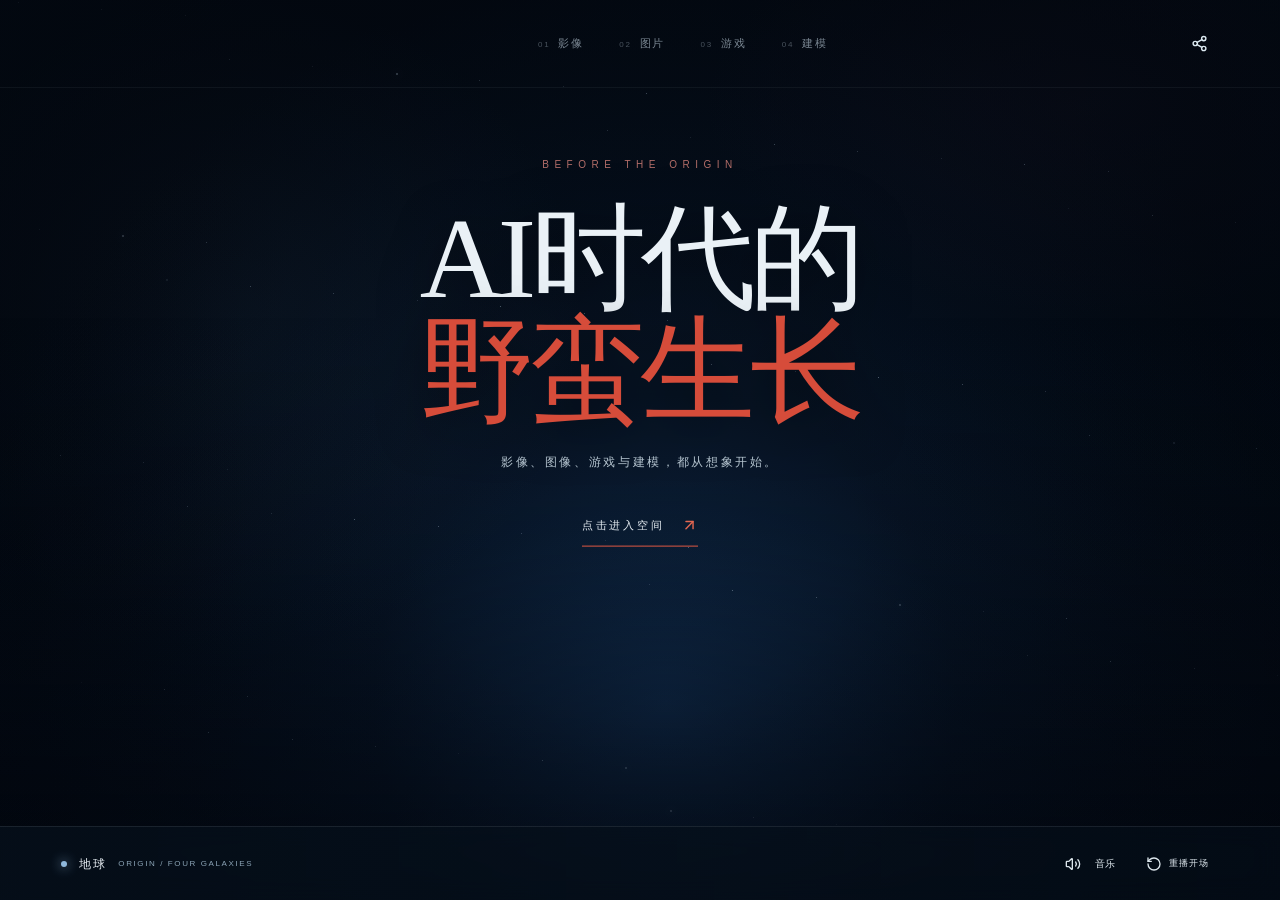
==== commit 6f7777c7: "Publish redesigned emojie portfolio" ====
--- a/index.html
+++ b/index.html
@@ -1,2 +1,2 @@
-<!DOCTYPE html><html lang="zh-CN" class="dark"><head><meta charSet="utf-8"/><meta name="viewport" content="width=device-width, initial-scale=1"/><link rel="stylesheet" href="/_next/static/css/index.D8f_1jH5.css" data-rsc-css-href="/_next/static/css/index.D8f_1jH5.css" data-precedence="vite-rsc/importer-resources"/><link rel="modulepreload" fetchPriority="low" href="/_next/static/chunks/index-DCQtBmBS.js"/><script src="/_next/static/chunks/rolldown-runtime-C60lm6uB.js" type="module" async=""></script><script src="/_next/static/chunks/framework-D_rUT4EX.js" type="module" async=""></script><link rel="modulepreload" href="/_next/static/chunks/layout-segment-context-DZRvUlix.js" crossorigin=""/><link rel="modulepreload" href="/_next/static/chunks/portfolio-DE9Y4olg.js" crossorigin=""/><title>造境 · 星际艺术馆</title><meta name="description" content="一个关于 AI 影像、互动游戏与视觉实验的个人创作展厅。观看作品，走进想象，点击试玩赛博以撒。"/><link rel="icon" href="/favicon.svg"/><script>Object.assign(((self[Symbol.for("vinext.navigationRuntime")]??={bootstrap:{routeManifest:null},functions:{}}).bootstrap.rsc??={rsc:[]}),{params:{},nav:{"pathname":"/","searchParams":[]}})</script><link rel="modulepreload" href="/_next/static/chunks/index-DCQtBmBS.js" />
-</head><body><main class="universe " data-destination="earth" data-phase="idle" data-campus-view="orbit"><div class="universe-canvas" aria-hidden="true"></div><div class="space-vignette"></div><header class="space-header"><button class="space-brand" aria-label="返回太阳首页">造境<span>ZAOJING · ATELIER</span></button><nav aria-label="星际导航"><button aria-current="page">太阳</button><button>影像之月</button><button>交互行星</button><button>灵感星环</button><button>民大星球</button></nav><span class="space-edition">个人 AI 创作馆<br/>VOL. 01 / 2026</span></header><section class="earth-intro" aria-label="星际艺术馆首页"><p class="space-kicker">AN INDEPENDENT CREATIVE UNIVERSE</p><h1>把想象<br/>留在宇宙里<span>。</span></h1><p class="space-description">影像、游戏与视觉实验。<br/>循着光，抵达我的创作世界。</p><div class="planet-destinations"><button><span class="destination-number">0<!-- -->1</span><span><small>LUNA / FILM</small><strong>影像之月</strong></span><svg xmlns="http://www.w3.org/2000/svg" width="19" height="19" viewBox="0 0 24 24" fill="none" stroke="currentColor" stroke-width="2" stroke-linecap="round" stroke-linejoin="round" class="lucide lucide-arrow-up-right" aria-hidden="true"><path d="M7 7h10v10"></path><path d="M7 17 17 7"></path></svg></button><button><span class="destination-number">0<!-- -->2</span><span><small>NEXUS / PLAY</small><strong>交互行星</strong></span><svg xmlns="http://www.w3.org/2000/svg" width="19" height="19" viewBox="0 0 24 24" fill="none" stroke="currentColor" stroke-width="2" stroke-linecap="round" stroke-linejoin="round" class="lucide lucide-arrow-up-right" aria-hidden="true"><path d="M7 7h10v10"></path><path d="M7 17 17 7"></path></svg></button><button><span class="destination-number">0<!-- -->3</span><span><small>IRIS / IMAGE</small><strong>灵感星环</strong></span><svg xmlns="http://www.w3.org/2000/svg" width="19" height="19" viewBox="0 0 24 24" fill="none" stroke="currentColor" stroke-width="2" stroke-linecap="round" stroke-linejoin="round" class="lucide lucide-arrow-up-right" aria-hidden="true"><path d="M7 7h10v10"></path><path d="M7 17 17 7"></path></svg></button><button><span class="destination-number">0<!-- -->4</span><span><small>MUC / ORIGIN</small><strong>民大星球</strong></span><svg xmlns="http://www.w3.org/2000/svg" width="19" height="19" viewBox="0 0 24 24" fill="none" stroke="currentColor" stroke-width="2" stroke-linecap="round" stroke-linejoin="round" class="lucide lucide-arrow-up-right" aria-hidden="true"><path d="M7 7h10v10"></path><path d="M7 17 17 7"></path></svg></button></div></section><button class="latest-beacon"><img src="/images/next-bus-cover.jpg" alt="下一班车短片封面"/><span><small>最新抵达 / NEW ARRIVAL</small><strong>下一班车</strong><em>35 秒的街角相遇</em></span><svg xmlns="http://www.w3.org/2000/svg" width="18" height="18" viewBox="0 0 24 24" fill="none" stroke="currentColor" stroke-width="2" stroke-linecap="round" stroke-linejoin="round" class="lucide lucide-arrow-up-right" aria-hidden="true"><path d="M7 7h10v10"></path><path d="M7 17 17 7"></path></svg></button><div class="celestial-caption" aria-hidden="true"><span>SOL / 创作之源</span><i></i><small>所有想象，都从这里出发。</small></div><footer class="space-footer"><span class="space-coordinate">ZAOJING — A SMALL UNIVERSE OF IDEAS</span><div class="space-toolbar"><div class="ambient-audio"><button type="button" tabindex="0" data-slot="button" aria-label="关闭背景音乐" aria-pressed="true" class="group/button inline-flex shrink-0 items-center justify-center rounded-lg border border-transparent bg-clip-padding text-sm font-medium whitespace-nowrap transition-all outline-none select-none focus-visible:border-ring focus-visible:ring-3 focus-visible:ring-ring/50 active:not-aria-[haspopup]:translate-y-px disabled:pointer-events-none disabled:opacity-50 aria-invalid:border-destructive aria-invalid:ring-3 aria-invalid:ring-destructive/20 dark:aria-invalid:border-destructive/50 dark:aria-invalid:ring-destructive/40 [&amp;_svg]:pointer-events-none [&amp;_svg]:shrink-0 [&amp;_svg:not([class*=&#x27;size-&#x27;])]:size-4 hover:bg-muted hover:text-foreground aria-expanded:bg-muted aria-expanded:text-foreground dark:hover:bg-muted/50 size-8"><svg xmlns="http://www.w3.org/2000/svg" width="16" height="16" viewBox="0 0 24 24" fill="none" stroke="currentColor" stroke-width="2" stroke-linecap="round" stroke-linejoin="round" class="lucide lucide-volume2 lucide-volume-2" aria-hidden="true"><path d="M11 4.702a.705.705 0 0 0-1.203-.498L6.413 7.587A1.4 1.4 0 0 1 5.416 8H3a1 1 0 0 0-1 1v6a1 1 0 0 0 1 1h2.416a1.4 1.4 0 0 1 .997.413l3.383 3.384A.705.705 0 0 0 11 19.298z"></path><path d="M16 9a5 5 0 0 1 0 6"></path><path d="M19.364 18.364a9 9 0 0 0 0-12.728"></path></svg></button><button type="button" tabindex="0" data-slot="button" aria-expanded="false" class="group/button inline-flex shrink-0 items-center justify-center rounded-lg border border-transparent bg-clip-padding text-sm font-medium whitespace-nowrap transition-all outline-none select-none focus-visible:border-ring focus-visible:ring-3 focus-visible:ring-ring/50 active:not-aria-[haspopup]:translate-y-px disabled:pointer-events-none disabled:opacity-50 aria-invalid:border-destructive aria-invalid:ring-3 aria-invalid:ring-destructive/20 dark:aria-invalid:border-destructive/50 dark:aria-invalid:ring-destructive/40 [&amp;_svg]:pointer-events-none [&amp;_svg]:shrink-0 [&amp;_svg:not([class*=&#x27;size-&#x27;])]:size-4 hover:bg-muted hover:text-foreground aria-expanded:bg-muted aria-expanded:text-foreground dark:hover:bg-muted/50 h-8 gap-1.5 px-2.5 has-data-[icon=inline-end]:pr-2 has-data-[icon=inline-start]:pl-2 audio-settings">音乐</button></div><button type="button" tabindex="0" data-slot="button" aria-expanded="false" class="group/button inline-flex shrink-0 items-center justify-center rounded-lg border border-transparent bg-clip-padding text-sm font-medium whitespace-nowrap transition-all outline-none select-none focus-visible:border-ring focus-visible:ring-3 focus-visible:ring-ring/50 active:not-aria-[haspopup]:translate-y-px disabled:pointer-events-none disabled:opacity-50 aria-invalid:border-destructive aria-invalid:ring-3 aria-invalid:ring-destructive/20 dark:aria-invalid:border-destructive/50 dark:aria-invalid:ring-destructive/40 [&amp;_svg]:pointer-events-none [&amp;_svg]:shrink-0 [&amp;_svg:not([class*=&#x27;size-&#x27;])]:size-4 hover:bg-muted hover:text-foreground aria-expanded:bg-muted aria-expanded:text-foreground dark:hover:bg-muted/50 h-8 gap-1.5 px-2.5 has-data-[icon=inline-end]:pr-2 has-data-[icon=inline-start]:pl-2"><svg xmlns="http://www.w3.org/2000/svg" width="16" height="16" viewBox="0 0 24 24" fill="none" stroke="currentColor" stroke-width="2" stroke-linecap="round" stroke-linejoin="round" class="lucide lucide-compass" aria-hidden="true"><circle cx="12" cy="12" r="10"></circle><path d="m16.24 7.76-1.804 5.411a2 2 0 0 1-1.265 1.265L7.76 16.24l1.804-5.411a2 2 0 0 1 1.265-1.265z"></path></svg><span>探索记录 <!-- -->0<!-- -->/<!-- -->4</span></button><button type="button" tabindex="0" data-slot="button" class="group/button inline-flex shrink-0 items-center justify-center rounded-lg border border-transparent bg-clip-padding text-sm font-medium whitespace-nowrap transition-all outline-none select-none focus-visible:border-ring focus-visible:ring-3 focus-visible:ring-ring/50 active:not-aria-[haspopup]:translate-y-px disabled:pointer-events-none disabled:opacity-50 aria-invalid:border-destructive aria-invalid:ring-3 aria-invalid:ring-destructive/20 dark:aria-invalid:border-destructive/50 dark:aria-invalid:ring-destructive/40 [&amp;_svg]:pointer-events-none [&amp;_svg]:shrink-0 [&amp;_svg:not([class*=&#x27;size-&#x27;])]:size-4 hover:bg-muted hover:text-foreground aria-expanded:bg-muted aria-expanded:text-foreground dark:hover:bg-muted/50 h-8 gap-1.5 px-2.5 has-data-[icon=inline-end]:pr-2 has-data-[icon=inline-start]:pl-2"><svg xmlns="http://www.w3.org/2000/svg" width="16" height="16" viewBox="0 0 24 24" fill="none" stroke="currentColor" stroke-width="2" stroke-linecap="round" stroke-linejoin="round" class="lucide lucide-shuffle" aria-hidden="true"><path d="m18 14 4 4-4 4"></path><path d="m18 2 4 4-4 4"></path><path d="M2 18h1.973a4 4 0 0 0 3.3-1.7l5.454-8.6a4 4 0 0 1 3.3-1.7H22"></path><path d="M2 6h1.972a4 4 0 0 1 3.6 2.2"></path><path d="M22 18h-6.041a4 4 0 0 1-3.3-1.8l-.359-.45"></path></svg><span>随机跃迁</span></button><button type="button" tabindex="0" data-slot="button" aria-label="暂停星球动态" class="group/button inline-flex shrink-0 items-center justify-center rounded-lg border border-transparent bg-clip-padding text-sm font-medium whitespace-nowrap transition-all outline-none select-none focus-visible:border-ring focus-visible:ring-3 focus-visible:ring-ring/50 active:not-aria-[haspopup]:translate-y-px disabled:pointer-events-none disabled:opacity-50 aria-invalid:border-destructive aria-invalid:ring-3 aria-invalid:ring-destructive/20 dark:aria-invalid:border-destructive/50 dark:aria-invalid:ring-destructive/40 [&amp;_svg]:pointer-events-none [&amp;_svg]:shrink-0 [&amp;_svg:not([class*=&#x27;size-&#x27;])]:size-4 hover:bg-muted hover:text-foreground aria-expanded:bg-muted aria-expanded:text-foreground dark:hover:bg-muted/50 size-8"><svg xmlns="http://www.w3.org/2000/svg" width="16" height="16" viewBox="0 0 24 24" fill="none" stroke="currentColor" stroke-width="2" stroke-linecap="round" stroke-linejoin="round" class="lucide lucide-pause" aria-hidden="true"><rect x="14" y="3" width="5" height="18" rx="1"></rect><rect x="5" y="3" width="5" height="18" rx="1"></rect></svg></button><button type="button" tabindex="0" data-slot="button" aria-label="分享艺术馆" class="group/button inline-flex shrink-0 items-center justify-center rounded-lg border border-transparent bg-clip-padding text-sm font-medium whitespace-nowrap transition-all outline-none select-none focus-visible:border-ring focus-visible:ring-3 focus-visible:ring-ring/50 active:not-aria-[haspopup]:translate-y-px disabled:pointer-events-none disabled:opacity-50 aria-invalid:border-destructive aria-invalid:ring-3 aria-invalid:ring-destructive/20 dark:aria-invalid:border-destructive/50 dark:aria-invalid:ring-destructive/40 [&amp;_svg]:pointer-events-none [&amp;_svg]:shrink-0 [&amp;_svg:not([class*=&#x27;size-&#x27;])]:size-4 hover:bg-muted hover:text-foreground aria-expanded:bg-muted aria-expanded:text-foreground dark:hover:bg-muted/50 size-8"><svg xmlns="http://www.w3.org/2000/svg" width="16" height="16" viewBox="0 0 24 24" fill="none" stroke="currentColor" stroke-width="2" stroke-linecap="round" stroke-linejoin="round" class="lucide lucide-share2 lucide-share-2" aria-hidden="true"><circle cx="18" cy="5" r="3"></circle><circle cx="6" cy="12" r="3"></circle><circle cx="18" cy="19" r="3"></circle><line x1="8.59" x2="15.42" y1="13.51" y2="17.49"></line><line x1="15.41" x2="8.59" y1="6.51" y2="10.49"></line></svg></button></div></footer><output class="flight-status"></output></main><script type="module" src="/_next/static/chunks/index-DCQtBmBS.js" id="_R_" async=""></script><script>((self[Symbol.for("vinext.navigationRuntime")]??={bootstrap:{routeManifest:null},functions:{}}).bootstrap.rsc??={rsc:[]}).rsc.push("0:{\"page:/\":\"$L1\",\"layout:/\":\"$L2\",\"route:/\":\"$L3\",\"__route\":\"route:/\",\"__interceptionContext\":null,\"__layoutIds\":[\"layout:/\"],\"__rootLayout\":\"/\",\"__bfcacheSegmentIdentities\":{\"layout:/\":\"[\\\"layout\\\",\\\"layout:/\\\",\\\"root-boundary:/\\\",\\\"\\\"]\",\"page:/\":\"[\\\"page\\\",\\\"page:/\\\",\\\"root-boundary:/\\\",\\\"\\\"]\"},\"__srcPage\":[\"page\"],\"__layoutFlags\":{\"layout:/\":\"s\"},\"__artifactCompatibility\":{\"schemaVersion\":1,\"graphVersion\":\"app-route-graph:1177fd80f83fa7b0\",\"deploymentVersion\":\"2517a69a-842f-4703-a962-a075bc423a67\",\"appElementsSchemaVersion\":1,\"rscPayloadSchemaVersion\":1,\"rootBoundaryId\":\"/\",\"renderEpoch\":null}}\n")</script><script>((self[Symbol.for("vinext.navigationRuntime")]??={bootstrap:{routeManifest:null},functions:{}}).bootstrap.rsc??={rsc:[]}).rsc.push("4:I[\"8c0f216c4604\",[],\"Children\",1]\n")</script><script>((self[Symbol.for("vinext.navigationRuntime")]??={bootstrap:{routeManifest:null},functions:{}}).bootstrap.rsc??={rsc:[]}).rsc.push("5:I[\"593f344dc510\",[],\"GlobalErrorBoundary\",1]\n")</script><script>((self[Symbol.for("vinext.navigationRuntime")]??={bootstrap:{routeManifest:null},functions:{}}).bootstrap.rsc??={rsc:[]}).rsc.push("6:I[\"0b874ad30386\",[],\"default\",1]\n")</script><script>((self[Symbol.for("vinext.navigationRuntime")]??={bootstrap:{routeManifest:null},functions:{}}).bootstrap.rsc??={rsc:[]}).rsc.push("7:I[\"593f344dc510\",[],\"ErrorBoundary\",1]\n")</script><script>((self[Symbol.for("vinext.navigationRuntime")]??={bootstrap:{routeManifest:null},functions:{}}).bootstrap.rsc??={rsc:[]}).rsc.push("8:I[\"15c18cfaeeff\",[],\"LayoutSegmentProvider\",1]\n")</script><script>((self[Symbol.for("vinext.navigationRuntime")]??={bootstrap:{routeManifest:null},functions:{}}).bootstrap.rsc??={rsc:[]}).rsc.push("9:I[\"8c0f216c4604\",[],\"Slot\",1]\n")</script><script>((self[Symbol.for("vinext.navigationRuntime")]??={bootstrap:{routeManifest:null},functions:{}}).bootstrap.rsc??={rsc:[]}).rsc.push("a:I[\"593f344dc510\",[],\"NotFoundBoundary\",1]\n")</script><script>((self[Symbol.for("vinext.navigationRuntime")]??={bootstrap:{routeManifest:null},functions:{}}).bootstrap.rsc??={rsc:[]}).rsc.push("b:I[\"9276801271d6\",[],\"AppRouterScrollTarget\",1]\n")</script><script>((self[Symbol.for("vinext.navigationRuntime")]??={bootstrap:{routeManifest:null},functions:{}}).bootstrap.rsc??={rsc:[]}).rsc.push("c:I[\"593f344dc510\",[],\"RedirectBoundary\",1]\n")</script><script>((self[Symbol.for("vinext.navigationRuntime")]??={bootstrap:{routeManifest:null},functions:{}}).bootstrap.rsc??={rsc:[]}).rsc.push(":HL[\"/_next/static/css/index.D8f_1jH5.css\",\"style\"     ]\n")</script><script>((self[Symbol.for("vinext.navigationRuntime")]??={bootstrap:{routeManifest:null},functions:{}}).bootstrap.rsc??={rsc:[]}).rsc.push("2:[[[\"$\",\"link\",\"css:/_next/static/css/index.D8f_1jH5.css\",{\"rel\":\"stylesheet\",\"precedence\":\"vite-rsc/importer-resources\",\"href\":\"/_next/static/css/index.D8f_1jH5.css\",\"data-rsc-css-href\":\"/_next/static/css/index.D8f_1jH5.css\"}],\"$undefined\"],[\"$\",\"html\",null,{\"lang\":\"zh-CN\",\"className\":\"dark\",\"children\":[\"$\",\"body\",null,{\"children\":[\"$\",\"$L4\",null,{}]}]}]]\n")</script><script>((self[Symbol.for("vinext.navigationRuntime")]??={bootstrap:{routeManifest:null},functions:{}}).bootstrap.rsc??={rsc:[]}).rsc.push("3:[[[\"$\",\"meta\",null,{\"charSet\":\"utf-8\"}],[[\"$\",\"title\",\"0\",{\"children\":\"造境 · 星际艺术馆\"}],[\"$\",\"meta\",\"1\",{\"name\":\"description\",\"content\":\"一个关于 AI 影像、互动游戏与视觉实验的个人创作展厅。观看作品，走进想象，点击试玩赛博以撒。\"}],[\"$\",\"link\",\"2\",{\"data-vinext-streamed-icon\":\"$undefined\",\"rel\":\"icon\",\"href\":\"/favicon.svg\",\"type\":\"$undefined\",\"sizes\":\"$undefined\",\"color\":\"$undefined\",\"media\":\"$undefined\",\"fetchPriority\":\"$undefined\"}]],[[\"$\",\"meta\",\"0\",{\"name\":\"viewport\",\"content\":\"width=device-width, initial-scale=1\"}]]],[\"$\",\"$L5\",null,{\"fallback\":\"$6\",\"children\":[\"$\",\"$L7\",null,{\"fallback\":\"$6\",\"children\":[\"$\",\"$L8\",null,{\"providerId\":\"layout:/\",\"segmentMap\":{\"children\":[]},\"children\":[\"$\",\"$L9\",null,{\"id\":\"layout:/\",\"parallelSlots\":\"$undefined\",\"children\":[\"$\",\"$La\",null,{\"resetKey\":\"\",\"fallback\":[[\"$\",\"title\",null,{\"children\":\"404: This page could not be found.\"}],[\"$\",\"div\",null,{\"style\":{\"fontFamily\":\"system-ui,\\\"Segoe UI\\\",Roboto,Helvetica,Arial,sans-serif,\\\"Apple Color Emoji\\\",\\\"Segoe UI Emoji\\\"\",\"height\":\"100vh\",\"textAlign\":\"center\",\"display\":\"flex\",\"flexDirection\":\"column\",\"alignItems\":\"center\",\"justifyContent\":\"center\"},\"children\":[\"$\",\"div\",null,{\"children\":[[\"$\",\"style\",null,{\"dangerouslySetInnerHTML\":{\"__html\":\"body{color:#000;background:#fff;margin:0}.next-error-h1{border-right:1px solid rgba(0,0,0,.3)}@media (prefers-color-scheme:dark){body{color:#fff;background:#000}.next-error-h1{border-right:1px solid rgba(255,255,255,.3)}}\"}}],[\"$\",\"h1\",null,{\"className\":\"next-error-h1\",\"style\":{\"display\":\"inline-block\",\"margin\":\"0 20px 0 0\",\"padding\":\"0 23px 0 0\",\"fontSize\":24,\"fontWeight\":500,\"verticalAlign\":\"top\",\"lineHeight\":\"49px\"},\"children\":404}],[\"$\",\"div\",null,{\"style\":{\"display\":\"inline-block\"},\"children\":[\"$\",\"h2\",null,{\"style\":{\"fontSize\":14,\"fontWeight\":400,\"lineHeight\":\"49px\",\"margin\":0},\"children\":\"This page could not be found.\"}]}]]}]}]],\"children\":[\"$\",\"$Lb\",null,{\"children\":[\"$\",\"$Lc\",null,{\"children\":[[\"$\",\"$L8\",null,{\"providerId\":\"page:/\",\"segmentMap\":{\"children\":[\"__PAGE__\"]},\"children\":[\"$\",\"$L9\",null,{\"id\":\"page:/\"}]}],null]}]}]}]}]}]}]}],null,null]\n")</script><script>((self[Symbol.for("vinext.navigationRuntime")]??={bootstrap:{routeManifest:null},functions:{}}).bootstrap.rsc??={rsc:[]}).rsc.push("d:I[\"1652c0e865f9\",[],\"default\",1]\n")</script><script>((self[Symbol.for("vinext.navigationRuntime")]??={bootstrap:{routeManifest:null},functions:{}}).bootstrap.rsc??={rsc:[]}).rsc.push("1:[\"$\",\"$Ld\",null,{}]\n")</script><script>Object.assign(((self[Symbol.for("vinext.navigationRuntime")]??={bootstrap:{routeManifest:null},functions:{}}).bootstrap.rsc??={rsc:[]}),{"initialCacheKind":"static"});((self[Symbol.for("vinext.navigationRuntime")]??={bootstrap:{routeManifest:null},functions:{}}).bootstrap.rsc??={rsc:[]}).done=true</script></body></html>+<!DOCTYPE html><html lang="zh-CN" class="dark"><head><meta charSet="utf-8"/><meta name="viewport" content="width=device-width, initial-scale=1"/><link rel="stylesheet" href="/_next/static/css/index.BYs6wmIl.css" data-rsc-css-href="/_next/static/css/index.BYs6wmIl.css" data-precedence="vite-rsc/importer-resources"/><link rel="modulepreload" fetchPriority="low" href="/_next/static/chunks/index-CUi2j5WL.js"/><script src="/_next/static/chunks/rolldown-runtime-C60lm6uB.js" type="module" async=""></script><script src="/_next/static/chunks/framework-D_rUT4EX.js" type="module" async=""></script><link rel="modulepreload" href="/_next/static/chunks/layout-segment-context-D2IS9hfh.js" crossorigin=""/><link rel="modulepreload" href="/_next/static/chunks/portfolio-DPO-5SSf.js" crossorigin=""/><title>emojie忆梦 · 创作旅程</title><meta name="description" content="一个关于 AI 影像、互动游戏与视觉实验的个人创作展厅。观看作品，走进想象，点击试玩赛博以撒。"/><link rel="icon" href="/favicon.svg"/><script>Object.assign(((self[Symbol.for("vinext.navigationRuntime")]??={bootstrap:{routeManifest:null},functions:{}}).bootstrap.rsc??={rsc:[]}),{params:{},nav:{"pathname":"/","searchParams":[]}})</script><link rel="modulepreload" href="/_next/static/chunks/index-CUi2j5WL.js" />
+</head><body><main class="dream-journey atlas-root" data-intro="true" data-entered="false" data-galaxy="earth" data-travel="false" style="--galaxy-color:#90b8dc"><div class="atlas-backdrop" aria-hidden="true"><div class="atlas-nebula"></div><i style="left:13%;top:31%;width:2px;height:2px;opacity:0.19"></i><i style="left:80.21%;top:72.72999999999999%;width:1px;height:1px;opacity:0.255"></i><i style="left:47.41999999999999%;top:14.459999999999994%;width:1px;height:1px;opacity:0.32"></i><i style="left:14.629999999999995%;top:56.19%;width:1px;height:1px;opacity:0.385"></i><i style="left:81.83999999999997%;top:97.91999999999999%;width:1px;height:1px;opacity:0.45"></i><i style="left:49.049999999999955%;top:39.64999999999998%;width:1px;height:1px;opacity:0.515"></i><i style="left:16.25999999999999%;top:81.38%;width:1px;height:1px;opacity:0.5800000000000001"></i><i style="left:83.46999999999997%;top:23.109999999999957%;width:1px;height:1px;opacity:0.19"></i><i style="left:50.67999999999995%;top:64.83999999999997%;width:1px;height:1px;opacity:0.255"></i><i style="left:17.889999999999986%;top:6.569999999999993%;width:1px;height:1px;opacity:0.32"></i><i style="left:85.09999999999991%;top:48.299999999999955%;width:1px;height:1px;opacity:0.385"></i><i style="left:52.309999999999945%;top:90.02999999999997%;width:2px;height:2px;opacity:0.45"></i><i style="left:19.519999999999982%;top:31.75999999999999%;width:1px;height:1px;opacity:0.515"></i><i style="left:86.7299999999999%;top:73.49000000000001%;width:1px;height:1px;opacity:0.5800000000000001"></i><i style="left:53.93999999999994%;top:15.219999999999914%;width:1px;height:1px;opacity:0.19"></i><i style="left:21.149999999999864%;top:56.94999999999993%;width:1px;height:1px;opacity:0.255"></i><i style="left:88.3599999999999%;top:98.67999999999995%;width:1px;height:1px;opacity:0.32"></i><i style="left:55.569999999999936%;top:40.40999999999997%;width:1px;height:1px;opacity:0.385"></i><i style="left:22.779999999999973%;top:82.13999999999999%;width:1px;height:1px;opacity:0.45"></i><i style="left:89.98999999999978%;top:23.86999999999989%;width:1px;height:1px;opacity:0.515"></i><i style="left:57.19999999999982%;top:65.59999999999991%;width:1px;height:1px;opacity:0.5800000000000001"></i><i style="left:24.409999999999854%;top:7.329999999999927%;width:1px;height:1px;opacity:0.19"></i><i style="left:91.61999999999989%;top:49.059999999999945%;width:2px;height:2px;opacity:0.255"></i><i style="left:58.82999999999993%;top:90.78999999999996%;width:1px;height:1px;opacity:0.32"></i><i style="left:26.039999999999964%;top:32.51999999999998%;width:1px;height:1px;opacity:0.385"></i><i style="left:93.24999999999977%;top:74.25%;width:1px;height:1px;opacity:0.45"></i><i style="left:60.45999999999981%;top:15.980000000000018%;width:1px;height:1px;opacity:0.515"></i><i style="left:27.669999999999845%;top:57.70999999999981%;width:1px;height:1px;opacity:0.5800000000000001"></i><i style="left:94.87999999999988%;top:99.43999999999983%;width:1px;height:1px;opacity:0.19"></i><i style="left:62.08999999999992%;top:41.169999999999845%;width:1px;height:1px;opacity:0.255"></i><i style="left:29.299999999999727%;top:82.89999999999986%;width:1px;height:1px;opacity:0.32"></i><i style="left:96.50999999999976%;top:24.62999999999988%;width:1px;height:1px;opacity:0.385"></i><i style="left:63.7199999999998%;top:66.3599999999999%;width:1px;height:1px;opacity:0.45"></i><i style="left:30.929999999999836%;top:8.089999999999918%;width:2px;height:2px;opacity:0.515"></i><i style="left:98.13999999999987%;top:49.819999999999936%;width:1px;height:1px;opacity:0.5800000000000001"></i><i style="left:65.34999999999991%;top:91.54999999999995%;width:1px;height:1px;opacity:0.19"></i><i style="left:32.559999999999945%;top:33.27999999999997%;width:1px;height:1px;opacity:0.255"></i><i style="left:99.76999999999998%;top:75.00999999999999%;width:1px;height:1px;opacity:0.32"></i><i style="left:66.97999999999956%;top:16.73999999999978%;width:1px;height:1px;opacity:0.385"></i><i style="left:34.1899999999996%;top:58.4699999999998%;width:1px;height:1px;opacity:0.45"></i><i style="left:1.3999999999996362%;top:0.1999999999998181%;width:1px;height:1px;opacity:0.515"></i><i style="left:68.60999999999967%;top:41.929999999999836%;width:1px;height:1px;opacity:0.5800000000000001"></i><i style="left:35.81999999999971%;top:83.65999999999985%;width:1px;height:1px;opacity:0.19"></i><i style="left:3.0299999999997453%;top:25.389999999999873%;width:1px;height:1px;opacity:0.255"></i><i style="left:70.23999999999978%;top:67.11999999999989%;width:2px;height:2px;opacity:0.32"></i><i style="left:37.44999999999982%;top:8.849999999999909%;width:1px;height:1px;opacity:0.385"></i><i style="left:4.6599999999998545%;top:50.57999999999993%;width:1px;height:1px;opacity:0.45"></i><i style="left:71.86999999999989%;top:92.30999999999995%;width:1px;height:1px;opacity:0.515"></i><i style="left:39.07999999999993%;top:34.039999999999964%;width:1px;height:1px;opacity:0.5800000000000001"></i><i style="left:6.289999999999509%;top:75.76999999999953%;width:1px;height:1px;opacity:0.19"></i><i style="left:73.49999999999955%;top:17.5%;width:1px;height:1px;opacity:0.255"></i><i style="left:40.70999999999958%;top:59.23000000000002%;width:1px;height:1px;opacity:0.32"></i><i style="left:7.919999999999618%;top:0.9600000000000364%;width:1px;height:1px;opacity:0.385"></i><i style="left:75.12999999999965%;top:42.690000000000055%;width:1px;height:1px;opacity:0.45"></i><i style="left:42.33999999999969%;top:84.41999999999962%;width:1px;height:1px;opacity:0.515"></i><i style="left:9.549999999999727%;top:26.149999999999636%;width:2px;height:2px;opacity:0.5800000000000001"></i><i style="left:76.75999999999976%;top:67.87999999999965%;width:1px;height:1px;opacity:0.19"></i><i style="left:43.9699999999998%;top:9.609999999999673%;width:1px;height:1px;opacity:0.255"></i><i style="left:11.179999999999836%;top:51.33999999999969%;width:1px;height:1px;opacity:0.32"></i><i style="left:78.38999999999942%;top:93.06999999999971%;width:1px;height:1px;opacity:0.385"></i><i style="left:45.599999999999454%;top:34.79999999999973%;width:1px;height:1px;opacity:0.45"></i><i style="left:12.80999999999949%;top:76.52999999999975%;width:1px;height:1px;opacity:0.515"></i><i style="left:80.01999999999953%;top:18.259999999999764%;width:1px;height:1px;opacity:0.5800000000000001"></i><i style="left:47.22999999999956%;top:59.98999999999978%;width:1px;height:1px;opacity:0.19"></i><i style="left:14.4399999999996%;top:1.7199999999998%;width:1px;height:1px;opacity:0.255"></i><i style="left:81.64999999999964%;top:43.44999999999982%;width:1px;height:1px;opacity:0.32"></i><i style="left:48.85999999999967%;top:85.17999999999984%;width:2px;height:2px;opacity:0.385"></i><i style="left:16.06999999999971%;top:26.909999999999854%;width:1px;height:1px;opacity:0.45"></i><i style="left:83.27999999999975%;top:68.63999999999987%;width:1px;height:1px;opacity:0.515"></i><i style="left:50.48999999999978%;top:10.36999999999989%;width:1px;height:1px;opacity:0.5800000000000001"></i><i style="left:17.699999999999818%;top:52.09999999999991%;width:1px;height:1px;opacity:0.19"></i><i style="left:84.90999999999985%;top:93.82999999999993%;width:1px;height:1px;opacity:0.255"></i><i style="left:52.11999999999989%;top:35.559999999999945%;width:1px;height:1px;opacity:0.32"></i><i style="left:19.329999999999927%;top:77.28999999999996%;width:1px;height:1px;opacity:0.385"></i><i style="left:86.53999999999996%;top:19.019999999999982%;width:1px;height:1px;opacity:0.45"></i><i style="left:53.74999999999909%;top:60.749999999999545%;width:1px;height:1px;opacity:0.515"></i></div><header class="atlas-header" inert=""><button class="dream-brand atlas-brand" data-cursor="REPLAY" aria-label="重播开屏书写">emojie<span>忆梦</span><sup>®</sup></button><nav aria-label="四个作品星系"><button data-cursor="ENTER"><small>0<!-- -->1</small>影像</button><button data-cursor="ENTER"><small>0<!-- -->2</small>图片</button><button data-cursor="ENTER"><small>0<!-- -->3</small>游戏</button><button data-cursor="ENTER"><small>0<!-- -->4</small>建模</button></nav><button class="atlas-share" aria-label="分享 emojie忆梦"><svg xmlns="http://www.w3.org/2000/svg" width="17" height="17" viewBox="0 0 24 24" fill="none" stroke="currentColor" stroke-width="2" stroke-linecap="round" stroke-linejoin="round" class="lucide lucide-share2 lucide-share-2" aria-hidden="true"><circle cx="18" cy="5" r="3"></circle><circle cx="6" cy="12" r="3"></circle><circle cx="18" cy="19" r="3"></circle><line x1="8.59" x2="15.42" y1="13.51" y2="17.49"></line><line x1="15.41" x2="8.59" y1="6.51" y2="10.49"></line></svg></button></header><section class="atlas-home" data-visible="true" data-entered="false" aria-label="地球与四个作品星系" inert=""><div class="atlas-home-copy"><p>BEFORE THE ORIGIN</p><h1><span>AI时代的</span><em>野蛮生长</em></h1><small>影像、图像、游戏与建模，都从想象开始。</small><button data-cursor="EXPLORE">点击进入空间 <svg xmlns="http://www.w3.org/2000/svg" width="17" height="17" viewBox="0 0 24 24" fill="none" stroke="currentColor" stroke-width="2" stroke-linecap="round" stroke-linejoin="round" class="lucide lucide-arrow-up-right" aria-hidden="true"><path d="M7 7h10v10"></path><path d="M7 17 17 7"></path></svg></button></div><div class="atlas-galaxy-field" aria-label="选择星系"><p class="atlas-field-title">SELECT A GALAXY <span>／ 选择一个方向，继续探索</span></p><button class="atlas-galaxy atlas-galaxy-video" data-cursor="01 · ENTER" style="--orb-color:#7ec5ea" aria-label="进入影像星系"><span class="atlas-galaxy-art" aria-hidden="true"><canvas width="320" height="258"></canvas></span><span class="atlas-galaxy-number">0<!-- -->1<!-- --> / 04</span><strong>影像</strong><small>CINEMA</small></button><button class="atlas-galaxy atlas-galaxy-image" data-cursor="02 · ENTER" style="--orb-color:#dba0d9" aria-label="进入图片星系"><span class="atlas-galaxy-art" aria-hidden="true"><canvas width="320" height="258"></canvas></span><span class="atlas-galaxy-number">0<!-- -->2<!-- --> / 04</span><strong>图片</strong><small>IMAGERY</small></button><button class="atlas-galaxy atlas-galaxy-game" data-cursor="03 · ENTER" style="--orb-color:#eaa36e" aria-label="进入游戏星系"><span class="atlas-galaxy-art" aria-hidden="true"><canvas width="320" height="258"></canvas></span><span class="atlas-galaxy-number">0<!-- -->3<!-- --> / 04</span><strong>游戏</strong><small>PLAY</small></button><button class="atlas-galaxy atlas-galaxy-model" data-cursor="04 · ENTER" style="--orb-color:#a5c6ad" aria-label="进入建模星系"><span class="atlas-galaxy-art" aria-hidden="true"><canvas width="320" height="258"></canvas></span><span class="atlas-galaxy-number">0<!-- -->4<!-- --> / 04</span><strong>建模</strong><small>MODELS</small></button></div></section><footer class="atlas-footer" inert=""><div class="atlas-location"><span class="atlas-location-dot"></span><b>地球</b><small>ORIGIN / FOUR GALAXIES</small></div><div class="atlas-footer-tools"><div class="ambient-audio"><button type="button" tabindex="0" data-slot="button" aria-label="关闭背景音乐" aria-pressed="true" class="group/button inline-flex shrink-0 items-center justify-center rounded-lg border border-transparent bg-clip-padding text-sm font-medium whitespace-nowrap transition-all outline-none select-none focus-visible:border-ring focus-visible:ring-3 focus-visible:ring-ring/50 active:not-aria-[haspopup]:translate-y-px disabled:pointer-events-none disabled:opacity-50 aria-invalid:border-destructive aria-invalid:ring-3 aria-invalid:ring-destructive/20 dark:aria-invalid:border-destructive/50 dark:aria-invalid:ring-destructive/40 [&amp;_svg]:pointer-events-none [&amp;_svg]:shrink-0 [&amp;_svg:not([class*=&#x27;size-&#x27;])]:size-4 hover:bg-muted hover:text-foreground aria-expanded:bg-muted aria-expanded:text-foreground dark:hover:bg-muted/50 size-8"><svg xmlns="http://www.w3.org/2000/svg" width="16" height="16" viewBox="0 0 24 24" fill="none" stroke="currentColor" stroke-width="2" stroke-linecap="round" stroke-linejoin="round" class="lucide lucide-volume2 lucide-volume-2" aria-hidden="true"><path d="M11 4.702a.705.705 0 0 0-1.203-.498L6.413 7.587A1.4 1.4 0 0 1 5.416 8H3a1 1 0 0 0-1 1v6a1 1 0 0 0 1 1h2.416a1.4 1.4 0 0 1 .997.413l3.383 3.384A.705.705 0 0 0 11 19.298z"></path><path d="M16 9a5 5 0 0 1 0 6"></path><path d="M19.364 18.364a9 9 0 0 0 0-12.728"></path></svg></button><button type="button" tabindex="0" data-slot="button" aria-expanded="false" class="group/button inline-flex shrink-0 items-center justify-center rounded-lg border border-transparent bg-clip-padding text-sm font-medium whitespace-nowrap transition-all outline-none select-none focus-visible:border-ring focus-visible:ring-3 focus-visible:ring-ring/50 active:not-aria-[haspopup]:translate-y-px disabled:pointer-events-none disabled:opacity-50 aria-invalid:border-destructive aria-invalid:ring-3 aria-invalid:ring-destructive/20 dark:aria-invalid:border-destructive/50 dark:aria-invalid:ring-destructive/40 [&amp;_svg]:pointer-events-none [&amp;_svg]:shrink-0 [&amp;_svg:not([class*=&#x27;size-&#x27;])]:size-4 hover:bg-muted hover:text-foreground aria-expanded:bg-muted aria-expanded:text-foreground dark:hover:bg-muted/50 h-8 gap-1.5 px-2.5 has-data-[icon=inline-end]:pr-2 has-data-[icon=inline-start]:pl-2 audio-settings">音乐</button></div><button aria-label="重播开场动画" data-cursor="REPLAY"><svg xmlns="http://www.w3.org/2000/svg" width="16" height="16" viewBox="0 0 24 24" fill="none" stroke="currentColor" stroke-width="2" stroke-linecap="round" stroke-linejoin="round" class="lucide lucide-rotate-ccw" aria-hidden="true"><path d="M3 12a9 9 0 1 0 9-9 9.75 9.75 0 0 0-6.74 2.74L3 8"></path><path d="M3 3v5h5"></path></svg><span>重播开场</span></button></div></footer><div class="atlas-warp" aria-hidden="true"><i></i><i></i><i></i></div><div class="dream-opening origin-opening" role="status" aria-label="emojie忆梦书写开场"><div class="opening-meta"><span>AN INDEPENDENT CREATIVE WORLD</span><span>2026 / ENTER THE DREAM</span></div><div class="origin-signature" aria-label="emojie忆梦"><span>emojie</span><span>忆梦</span><i aria-hidden="true"></i></div><div class="origin-signature-rule" aria-hidden="true"></div><div class="opening-bottom"><span>IMAGINATION IS TAKING SHAPE.</span><span class="opening-meter"></span></div></div></main><script type="module" src="/_next/static/chunks/index-CUi2j5WL.js" id="_R_" async=""></script><script>((self[Symbol.for("vinext.navigationRuntime")]??={bootstrap:{routeManifest:null},functions:{}}).bootstrap.rsc??={rsc:[]}).rsc.push("0:{\"page:/\":\"$L1\",\"layout:/\":\"$L2\",\"route:/\":\"$L3\",\"__route\":\"route:/\",\"__interceptionContext\":null,\"__layoutIds\":[\"layout:/\"],\"__rootLayout\":\"/\",\"__bfcacheSegmentIdentities\":{\"layout:/\":\"[\\\"layout\\\",\\\"layout:/\\\",\\\"root-boundary:/\\\",\\\"\\\"]\",\"page:/\":\"[\\\"page\\\",\\\"page:/\\\",\\\"root-boundary:/\\\",\\\"\\\"]\"},\"__srcPage\":[\"page\"],\"__layoutFlags\":{\"layout:/\":\"s\"},\"__artifactCompatibility\":{\"schemaVersion\":1,\"graphVersion\":\"app-route-graph:1177fd80f83fa7b0\",\"deploymentVersion\":\"3ae01c31-5787-4269-bf7c-bce4cddf1c34\",\"appElementsSchemaVersion\":1,\"rscPayloadSchemaVersion\":1,\"rootBoundaryId\":\"/\",\"renderEpoch\":null}}\n")</script><script>((self[Symbol.for("vinext.navigationRuntime")]??={bootstrap:{routeManifest:null},functions:{}}).bootstrap.rsc??={rsc:[]}).rsc.push("4:I[\"8c0f216c4604\",[],\"Children\",1]\n")</script><script>((self[Symbol.for("vinext.navigationRuntime")]??={bootstrap:{routeManifest:null},functions:{}}).bootstrap.rsc??={rsc:[]}).rsc.push("5:I[\"593f344dc510\",[],\"GlobalErrorBoundary\",1]\n")</script><script>((self[Symbol.for("vinext.navigationRuntime")]??={bootstrap:{routeManifest:null},functions:{}}).bootstrap.rsc??={rsc:[]}).rsc.push("6:I[\"0b874ad30386\",[],\"default\",1]\n")</script><script>((self[Symbol.for("vinext.navigationRuntime")]??={bootstrap:{routeManifest:null},functions:{}}).bootstrap.rsc??={rsc:[]}).rsc.push("7:I[\"593f344dc510\",[],\"ErrorBoundary\",1]\n")</script><script>((self[Symbol.for("vinext.navigationRuntime")]??={bootstrap:{routeManifest:null},functions:{}}).bootstrap.rsc??={rsc:[]}).rsc.push("8:I[\"15c18cfaeeff\",[],\"LayoutSegmentProvider\",1]\n")</script><script>((self[Symbol.for("vinext.navigationRuntime")]??={bootstrap:{routeManifest:null},functions:{}}).bootstrap.rsc??={rsc:[]}).rsc.push("9:I[\"8c0f216c4604\",[],\"Slot\",1]\n")</script><script>((self[Symbol.for("vinext.navigationRuntime")]??={bootstrap:{routeManifest:null},functions:{}}).bootstrap.rsc??={rsc:[]}).rsc.push("a:I[\"593f344dc510\",[],\"NotFoundBoundary\",1]\n")</script><script>((self[Symbol.for("vinext.navigationRuntime")]??={bootstrap:{routeManifest:null},functions:{}}).bootstrap.rsc??={rsc:[]}).rsc.push("b:I[\"9276801271d6\",[],\"AppRouterScrollTarget\",1]\n")</script><script>((self[Symbol.for("vinext.navigationRuntime")]??={bootstrap:{routeManifest:null},functions:{}}).bootstrap.rsc??={rsc:[]}).rsc.push("c:I[\"593f344dc510\",[],\"RedirectBoundary\",1]\n")</script><script>((self[Symbol.for("vinext.navigationRuntime")]??={bootstrap:{routeManifest:null},functions:{}}).bootstrap.rsc??={rsc:[]}).rsc.push(":HL[\"/_next/static/css/index.BYs6wmIl.css\",\"style\"     ]\n")</script><script>((self[Symbol.for("vinext.navigationRuntime")]??={bootstrap:{routeManifest:null},functions:{}}).bootstrap.rsc??={rsc:[]}).rsc.push("2:[[[\"$\",\"link\",\"css:/_next/static/css/index.BYs6wmIl.css\",{\"rel\":\"stylesheet\",\"precedence\":\"vite-rsc/importer-resources\",\"href\":\"/_next/static/css/index.BYs6wmIl.css\",\"data-rsc-css-href\":\"/_next/static/css/index.BYs6wmIl.css\"}],\"$undefined\"],[\"$\",\"html\",null,{\"lang\":\"zh-CN\",\"className\":\"dark\",\"children\":[\"$\",\"body\",null,{\"children\":[\"$\",\"$L4\",null,{}]}]}]]\n")</script><script>((self[Symbol.for("vinext.navigationRuntime")]??={bootstrap:{routeManifest:null},functions:{}}).bootstrap.rsc??={rsc:[]}).rsc.push("3:[[[\"$\",\"meta\",null,{\"charSet\":\"utf-8\"}],[[\"$\",\"title\",\"0\",{\"children\":\"emojie忆梦 · 创作旅程\"}],[\"$\",\"meta\",\"1\",{\"name\":\"description\",\"content\":\"一个关于 AI 影像、互动游戏与视觉实验的个人创作展厅。观看作品，走进想象，点击试玩赛博以撒。\"}],[\"$\",\"link\",\"2\",{\"data-vinext-streamed-icon\":\"$undefined\",\"rel\":\"icon\",\"href\":\"/favicon.svg\",\"type\":\"$undefined\",\"sizes\":\"$undefined\",\"color\":\"$undefined\",\"media\":\"$undefined\",\"fetchPriority\":\"$undefined\"}]],[[\"$\",\"meta\",\"0\",{\"name\":\"viewport\",\"content\":\"width=device-width, initial-scale=1\"}]]],[\"$\",\"$L5\",null,{\"fallback\":\"$6\",\"children\":[\"$\",\"$L7\",null,{\"fallback\":\"$6\",\"children\":[\"$\",\"$L8\",null,{\"providerId\":\"layout:/\",\"segmentMap\":{\"children\":[]},\"children\":[\"$\",\"$L9\",null,{\"id\":\"layout:/\",\"parallelSlots\":\"$undefined\",\"children\":[\"$\",\"$La\",null,{\"resetKey\":\"\",\"fallback\":[[\"$\",\"title\",null,{\"children\":\"404: This page could not be found.\"}],[\"$\",\"div\",null,{\"style\":{\"fontFamily\":\"system-ui,\\\"Segoe UI\\\",Roboto,Helvetica,Arial,sans-serif,\\\"Apple Color Emoji\\\",\\\"Segoe UI Emoji\\\"\",\"height\":\"100vh\",\"textAlign\":\"center\",\"display\":\"flex\",\"flexDirection\":\"column\",\"alignItems\":\"center\",\"justifyContent\":\"center\"},\"children\":[\"$\",\"div\",null,{\"children\":[[\"$\",\"style\",null,{\"dangerouslySetInnerHTML\":{\"__html\":\"body{color:#000;background:#fff;margin:0}.next-error-h1{border-right:1px solid rgba(0,0,0,.3)}@media (prefers-color-scheme:dark){body{color:#fff;background:#000}.next-error-h1{border-right:1px solid rgba(255,255,255,.3)}}\"}}],[\"$\",\"h1\",null,{\"className\":\"next-error-h1\",\"style\":{\"display\":\"inline-block\",\"margin\":\"0 20px 0 0\",\"padding\":\"0 23px 0 0\",\"fontSize\":24,\"fontWeight\":500,\"verticalAlign\":\"top\",\"lineHeight\":\"49px\"},\"children\":404}],[\"$\",\"div\",null,{\"style\":{\"display\":\"inline-block\"},\"children\":[\"$\",\"h2\",null,{\"style\":{\"fontSize\":14,\"fontWeight\":400,\"lineHeight\":\"49px\",\"margin\":0},\"children\":\"This page could not be found.\"}]}]]}]}]],\"children\":[\"$\",\"$Lb\",null,{\"children\":[\"$\",\"$Lc\",null,{\"children\":[[\"$\",\"$L8\",null,{\"providerId\":\"page:/\",\"segmentMap\":{\"children\":[\"__PAGE__\"]},\"children\":[\"$\",\"$L9\",null,{\"id\":\"page:/\"}]}],null]}]}]}]}]}]}]}],null,null]\n")</script><script>((self[Symbol.for("vinext.navigationRuntime")]??={bootstrap:{routeManifest:null},functions:{}}).bootstrap.rsc??={rsc:[]}).rsc.push("d:I[\"1652c0e865f9\",[],\"default\",1]\n")</script><script>((self[Symbol.for("vinext.navigationRuntime")]??={bootstrap:{routeManifest:null},functions:{}}).bootstrap.rsc??={rsc:[]}).rsc.push("1:[\"$\",\"$Ld\",null,{}]\n")</script><script>Object.assign(((self[Symbol.for("vinext.navigationRuntime")]??={bootstrap:{routeManifest:null},functions:{}}).bootstrap.rsc??={rsc:[]}),{"initialCacheKind":"static"});((self[Symbol.for("vinext.navigationRuntime")]??={bootstrap:{routeManifest:null},functions:{}}).bootstrap.rsc??={rsc:[]}).done=true</script></body></html>
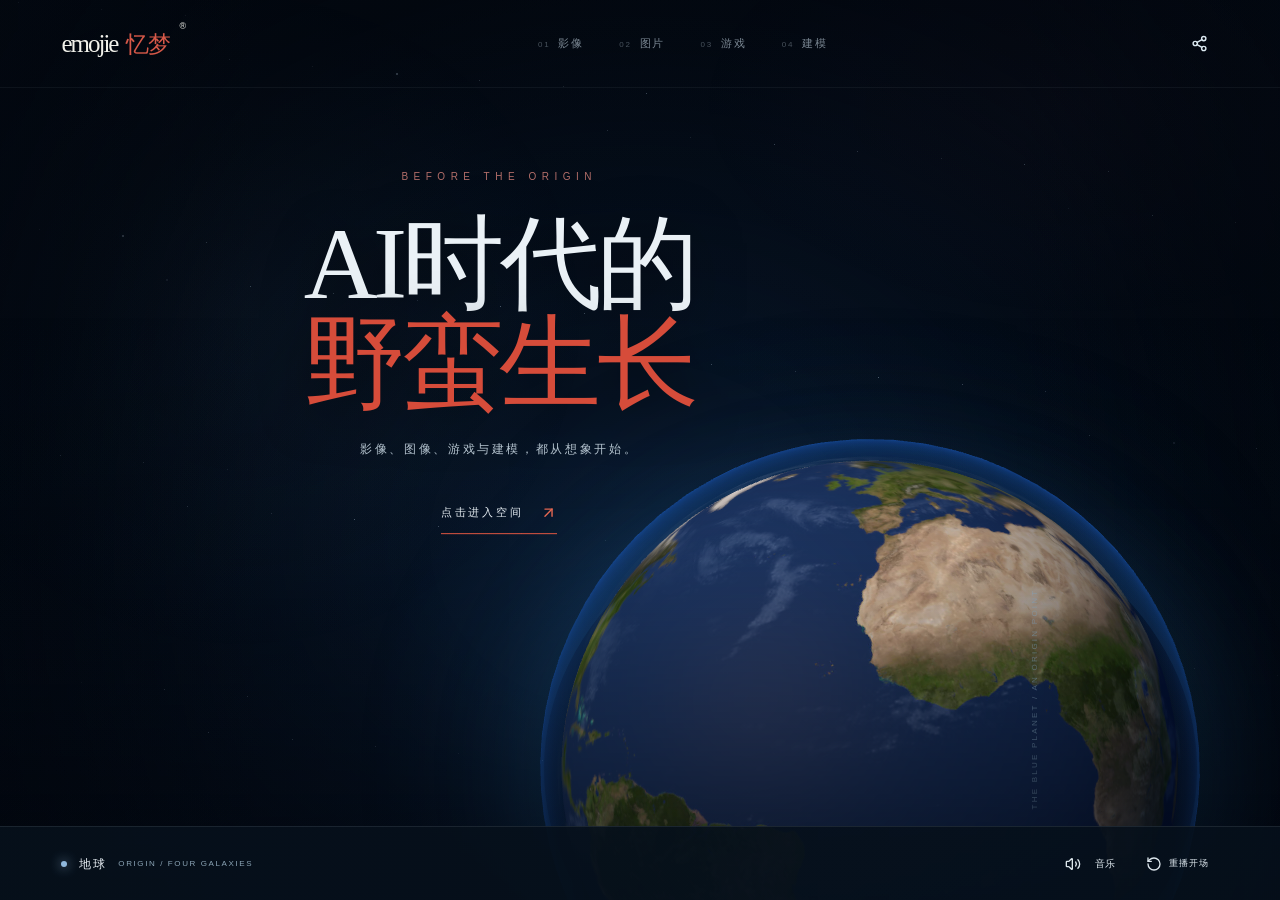
==== commit d7ac1448: "Smooth portfolio transitions and rebalance desktop layout" ====
--- a/index.html
+++ b/index.html
@@ -1,2 +1,2 @@
-<!DOCTYPE html><html lang="zh-CN" class="dark"><head><meta charSet="utf-8"/><meta name="viewport" content="width=device-width, initial-scale=1"/><link rel="stylesheet" href="/_next/static/css/index.BYs6wmIl.css" data-rsc-css-href="/_next/static/css/index.BYs6wmIl.css" data-precedence="vite-rsc/importer-resources"/><link rel="modulepreload" fetchPriority="low" href="/_next/static/chunks/index-CUi2j5WL.js"/><script src="/_next/static/chunks/rolldown-runtime-C60lm6uB.js" type="module" async=""></script><script src="/_next/static/chunks/framework-D_rUT4EX.js" type="module" async=""></script><link rel="modulepreload" href="/_next/static/chunks/layout-segment-context-D2IS9hfh.js" crossorigin=""/><link rel="modulepreload" href="/_next/static/chunks/portfolio-DPO-5SSf.js" crossorigin=""/><title>emojie忆梦 · 创作旅程</title><meta name="description" content="一个关于 AI 影像、互动游戏与视觉实验的个人创作展厅。观看作品，走进想象，点击试玩赛博以撒。"/><link rel="icon" href="/favicon.svg"/><script>Object.assign(((self[Symbol.for("vinext.navigationRuntime")]??={bootstrap:{routeManifest:null},functions:{}}).bootstrap.rsc??={rsc:[]}),{params:{},nav:{"pathname":"/","searchParams":[]}})</script><link rel="modulepreload" href="/_next/static/chunks/index-CUi2j5WL.js" />
-</head><body><main class="dream-journey atlas-root" data-intro="true" data-entered="false" data-galaxy="earth" data-travel="false" style="--galaxy-color:#90b8dc"><div class="atlas-backdrop" aria-hidden="true"><div class="atlas-nebula"></div><i style="left:13%;top:31%;width:2px;height:2px;opacity:0.19"></i><i style="left:80.21%;top:72.72999999999999%;width:1px;height:1px;opacity:0.255"></i><i style="left:47.41999999999999%;top:14.459999999999994%;width:1px;height:1px;opacity:0.32"></i><i style="left:14.629999999999995%;top:56.19%;width:1px;height:1px;opacity:0.385"></i><i style="left:81.83999999999997%;top:97.91999999999999%;width:1px;height:1px;opacity:0.45"></i><i style="left:49.049999999999955%;top:39.64999999999998%;width:1px;height:1px;opacity:0.515"></i><i style="left:16.25999999999999%;top:81.38%;width:1px;height:1px;opacity:0.5800000000000001"></i><i style="left:83.46999999999997%;top:23.109999999999957%;width:1px;height:1px;opacity:0.19"></i><i style="left:50.67999999999995%;top:64.83999999999997%;width:1px;height:1px;opacity:0.255"></i><i style="left:17.889999999999986%;top:6.569999999999993%;width:1px;height:1px;opacity:0.32"></i><i style="left:85.09999999999991%;top:48.299999999999955%;width:1px;height:1px;opacity:0.385"></i><i style="left:52.309999999999945%;top:90.02999999999997%;width:2px;height:2px;opacity:0.45"></i><i style="left:19.519999999999982%;top:31.75999999999999%;width:1px;height:1px;opacity:0.515"></i><i style="left:86.7299999999999%;top:73.49000000000001%;width:1px;height:1px;opacity:0.5800000000000001"></i><i style="left:53.93999999999994%;top:15.219999999999914%;width:1px;height:1px;opacity:0.19"></i><i style="left:21.149999999999864%;top:56.94999999999993%;width:1px;height:1px;opacity:0.255"></i><i style="left:88.3599999999999%;top:98.67999999999995%;width:1px;height:1px;opacity:0.32"></i><i style="left:55.569999999999936%;top:40.40999999999997%;width:1px;height:1px;opacity:0.385"></i><i style="left:22.779999999999973%;top:82.13999999999999%;width:1px;height:1px;opacity:0.45"></i><i style="left:89.98999999999978%;top:23.86999999999989%;width:1px;height:1px;opacity:0.515"></i><i style="left:57.19999999999982%;top:65.59999999999991%;width:1px;height:1px;opacity:0.5800000000000001"></i><i style="left:24.409999999999854%;top:7.329999999999927%;width:1px;height:1px;opacity:0.19"></i><i style="left:91.61999999999989%;top:49.059999999999945%;width:2px;height:2px;opacity:0.255"></i><i style="left:58.82999999999993%;top:90.78999999999996%;width:1px;height:1px;opacity:0.32"></i><i style="left:26.039999999999964%;top:32.51999999999998%;width:1px;height:1px;opacity:0.385"></i><i style="left:93.24999999999977%;top:74.25%;width:1px;height:1px;opacity:0.45"></i><i style="left:60.45999999999981%;top:15.980000000000018%;width:1px;height:1px;opacity:0.515"></i><i style="left:27.669999999999845%;top:57.70999999999981%;width:1px;height:1px;opacity:0.5800000000000001"></i><i style="left:94.87999999999988%;top:99.43999999999983%;width:1px;height:1px;opacity:0.19"></i><i style="left:62.08999999999992%;top:41.169999999999845%;width:1px;height:1px;opacity:0.255"></i><i style="left:29.299999999999727%;top:82.89999999999986%;width:1px;height:1px;opacity:0.32"></i><i style="left:96.50999999999976%;top:24.62999999999988%;width:1px;height:1px;opacity:0.385"></i><i style="left:63.7199999999998%;top:66.3599999999999%;width:1px;height:1px;opacity:0.45"></i><i style="left:30.929999999999836%;top:8.089999999999918%;width:2px;height:2px;opacity:0.515"></i><i style="left:98.13999999999987%;top:49.819999999999936%;width:1px;height:1px;opacity:0.5800000000000001"></i><i style="left:65.34999999999991%;top:91.54999999999995%;width:1px;height:1px;opacity:0.19"></i><i style="left:32.559999999999945%;top:33.27999999999997%;width:1px;height:1px;opacity:0.255"></i><i style="left:99.76999999999998%;top:75.00999999999999%;width:1px;height:1px;opacity:0.32"></i><i style="left:66.97999999999956%;top:16.73999999999978%;width:1px;height:1px;opacity:0.385"></i><i style="left:34.1899999999996%;top:58.4699999999998%;width:1px;height:1px;opacity:0.45"></i><i style="left:1.3999999999996362%;top:0.1999999999998181%;width:1px;height:1px;opacity:0.515"></i><i style="left:68.60999999999967%;top:41.929999999999836%;width:1px;height:1px;opacity:0.5800000000000001"></i><i style="left:35.81999999999971%;top:83.65999999999985%;width:1px;height:1px;opacity:0.19"></i><i style="left:3.0299999999997453%;top:25.389999999999873%;width:1px;height:1px;opacity:0.255"></i><i style="left:70.23999999999978%;top:67.11999999999989%;width:2px;height:2px;opacity:0.32"></i><i style="left:37.44999999999982%;top:8.849999999999909%;width:1px;height:1px;opacity:0.385"></i><i style="left:4.6599999999998545%;top:50.57999999999993%;width:1px;height:1px;opacity:0.45"></i><i style="left:71.86999999999989%;top:92.30999999999995%;width:1px;height:1px;opacity:0.515"></i><i style="left:39.07999999999993%;top:34.039999999999964%;width:1px;height:1px;opacity:0.5800000000000001"></i><i style="left:6.289999999999509%;top:75.76999999999953%;width:1px;height:1px;opacity:0.19"></i><i style="left:73.49999999999955%;top:17.5%;width:1px;height:1px;opacity:0.255"></i><i style="left:40.70999999999958%;top:59.23000000000002%;width:1px;height:1px;opacity:0.32"></i><i style="left:7.919999999999618%;top:0.9600000000000364%;width:1px;height:1px;opacity:0.385"></i><i style="left:75.12999999999965%;top:42.690000000000055%;width:1px;height:1px;opacity:0.45"></i><i style="left:42.33999999999969%;top:84.41999999999962%;width:1px;height:1px;opacity:0.515"></i><i style="left:9.549999999999727%;top:26.149999999999636%;width:2px;height:2px;opacity:0.5800000000000001"></i><i style="left:76.75999999999976%;top:67.87999999999965%;width:1px;height:1px;opacity:0.19"></i><i style="left:43.9699999999998%;top:9.609999999999673%;width:1px;height:1px;opacity:0.255"></i><i style="left:11.179999999999836%;top:51.33999999999969%;width:1px;height:1px;opacity:0.32"></i><i style="left:78.38999999999942%;top:93.06999999999971%;width:1px;height:1px;opacity:0.385"></i><i style="left:45.599999999999454%;top:34.79999999999973%;width:1px;height:1px;opacity:0.45"></i><i style="left:12.80999999999949%;top:76.52999999999975%;width:1px;height:1px;opacity:0.515"></i><i style="left:80.01999999999953%;top:18.259999999999764%;width:1px;height:1px;opacity:0.5800000000000001"></i><i style="left:47.22999999999956%;top:59.98999999999978%;width:1px;height:1px;opacity:0.19"></i><i style="left:14.4399999999996%;top:1.7199999999998%;width:1px;height:1px;opacity:0.255"></i><i style="left:81.64999999999964%;top:43.44999999999982%;width:1px;height:1px;opacity:0.32"></i><i style="left:48.85999999999967%;top:85.17999999999984%;width:2px;height:2px;opacity:0.385"></i><i style="left:16.06999999999971%;top:26.909999999999854%;width:1px;height:1px;opacity:0.45"></i><i style="left:83.27999999999975%;top:68.63999999999987%;width:1px;height:1px;opacity:0.515"></i><i style="left:50.48999999999978%;top:10.36999999999989%;width:1px;height:1px;opacity:0.5800000000000001"></i><i style="left:17.699999999999818%;top:52.09999999999991%;width:1px;height:1px;opacity:0.19"></i><i style="left:84.90999999999985%;top:93.82999999999993%;width:1px;height:1px;opacity:0.255"></i><i style="left:52.11999999999989%;top:35.559999999999945%;width:1px;height:1px;opacity:0.32"></i><i style="left:19.329999999999927%;top:77.28999999999996%;width:1px;height:1px;opacity:0.385"></i><i style="left:86.53999999999996%;top:19.019999999999982%;width:1px;height:1px;opacity:0.45"></i><i style="left:53.74999999999909%;top:60.749999999999545%;width:1px;height:1px;opacity:0.515"></i></div><header class="atlas-header" inert=""><button class="dream-brand atlas-brand" data-cursor="REPLAY" aria-label="重播开屏书写">emojie<span>忆梦</span><sup>®</sup></button><nav aria-label="四个作品星系"><button data-cursor="ENTER"><small>0<!-- -->1</small>影像</button><button data-cursor="ENTER"><small>0<!-- -->2</small>图片</button><button data-cursor="ENTER"><small>0<!-- -->3</small>游戏</button><button data-cursor="ENTER"><small>0<!-- -->4</small>建模</button></nav><button class="atlas-share" aria-label="分享 emojie忆梦"><svg xmlns="http://www.w3.org/2000/svg" width="17" height="17" viewBox="0 0 24 24" fill="none" stroke="currentColor" stroke-width="2" stroke-linecap="round" stroke-linejoin="round" class="lucide lucide-share2 lucide-share-2" aria-hidden="true"><circle cx="18" cy="5" r="3"></circle><circle cx="6" cy="12" r="3"></circle><circle cx="18" cy="19" r="3"></circle><line x1="8.59" x2="15.42" y1="13.51" y2="17.49"></line><line x1="15.41" x2="8.59" y1="6.51" y2="10.49"></line></svg></button></header><section class="atlas-home" data-visible="true" data-entered="false" aria-label="地球与四个作品星系" inert=""><div class="atlas-home-copy"><p>BEFORE THE ORIGIN</p><h1><span>AI时代的</span><em>野蛮生长</em></h1><small>影像、图像、游戏与建模，都从想象开始。</small><button data-cursor="EXPLORE">点击进入空间 <svg xmlns="http://www.w3.org/2000/svg" width="17" height="17" viewBox="0 0 24 24" fill="none" stroke="currentColor" stroke-width="2" stroke-linecap="round" stroke-linejoin="round" class="lucide lucide-arrow-up-right" aria-hidden="true"><path d="M7 7h10v10"></path><path d="M7 17 17 7"></path></svg></button></div><div class="atlas-galaxy-field" aria-label="选择星系"><p class="atlas-field-title">SELECT A GALAXY <span>／ 选择一个方向，继续探索</span></p><button class="atlas-galaxy atlas-galaxy-video" data-cursor="01 · ENTER" style="--orb-color:#7ec5ea" aria-label="进入影像星系"><span class="atlas-galaxy-art" aria-hidden="true"><canvas width="320" height="258"></canvas></span><span class="atlas-galaxy-number">0<!-- -->1<!-- --> / 04</span><strong>影像</strong><small>CINEMA</small></button><button class="atlas-galaxy atlas-galaxy-image" data-cursor="02 · ENTER" style="--orb-color:#dba0d9" aria-label="进入图片星系"><span class="atlas-galaxy-art" aria-hidden="true"><canvas width="320" height="258"></canvas></span><span class="atlas-galaxy-number">0<!-- -->2<!-- --> / 04</span><strong>图片</strong><small>IMAGERY</small></button><button class="atlas-galaxy atlas-galaxy-game" data-cursor="03 · ENTER" style="--orb-color:#eaa36e" aria-label="进入游戏星系"><span class="atlas-galaxy-art" aria-hidden="true"><canvas width="320" height="258"></canvas></span><span class="atlas-galaxy-number">0<!-- -->3<!-- --> / 04</span><strong>游戏</strong><small>PLAY</small></button><button class="atlas-galaxy atlas-galaxy-model" data-cursor="04 · ENTER" style="--orb-color:#a5c6ad" aria-label="进入建模星系"><span class="atlas-galaxy-art" aria-hidden="true"><canvas width="320" height="258"></canvas></span><span class="atlas-galaxy-number">0<!-- -->4<!-- --> / 04</span><strong>建模</strong><small>MODELS</small></button></div></section><footer class="atlas-footer" inert=""><div class="atlas-location"><span class="atlas-location-dot"></span><b>地球</b><small>ORIGIN / FOUR GALAXIES</small></div><div class="atlas-footer-tools"><div class="ambient-audio"><button type="button" tabindex="0" data-slot="button" aria-label="关闭背景音乐" aria-pressed="true" class="group/button inline-flex shrink-0 items-center justify-center rounded-lg border border-transparent bg-clip-padding text-sm font-medium whitespace-nowrap transition-all outline-none select-none focus-visible:border-ring focus-visible:ring-3 focus-visible:ring-ring/50 active:not-aria-[haspopup]:translate-y-px disabled:pointer-events-none disabled:opacity-50 aria-invalid:border-destructive aria-invalid:ring-3 aria-invalid:ring-destructive/20 dark:aria-invalid:border-destructive/50 dark:aria-invalid:ring-destructive/40 [&amp;_svg]:pointer-events-none [&amp;_svg]:shrink-0 [&amp;_svg:not([class*=&#x27;size-&#x27;])]:size-4 hover:bg-muted hover:text-foreground aria-expanded:bg-muted aria-expanded:text-foreground dark:hover:bg-muted/50 size-8"><svg xmlns="http://www.w3.org/2000/svg" width="16" height="16" viewBox="0 0 24 24" fill="none" stroke="currentColor" stroke-width="2" stroke-linecap="round" stroke-linejoin="round" class="lucide lucide-volume2 lucide-volume-2" aria-hidden="true"><path d="M11 4.702a.705.705 0 0 0-1.203-.498L6.413 7.587A1.4 1.4 0 0 1 5.416 8H3a1 1 0 0 0-1 1v6a1 1 0 0 0 1 1h2.416a1.4 1.4 0 0 1 .997.413l3.383 3.384A.705.705 0 0 0 11 19.298z"></path><path d="M16 9a5 5 0 0 1 0 6"></path><path d="M19.364 18.364a9 9 0 0 0 0-12.728"></path></svg></button><button type="button" tabindex="0" data-slot="button" aria-expanded="false" class="group/button inline-flex shrink-0 items-center justify-center rounded-lg border border-transparent bg-clip-padding text-sm font-medium whitespace-nowrap transition-all outline-none select-none focus-visible:border-ring focus-visible:ring-3 focus-visible:ring-ring/50 active:not-aria-[haspopup]:translate-y-px disabled:pointer-events-none disabled:opacity-50 aria-invalid:border-destructive aria-invalid:ring-3 aria-invalid:ring-destructive/20 dark:aria-invalid:border-destructive/50 dark:aria-invalid:ring-destructive/40 [&amp;_svg]:pointer-events-none [&amp;_svg]:shrink-0 [&amp;_svg:not([class*=&#x27;size-&#x27;])]:size-4 hover:bg-muted hover:text-foreground aria-expanded:bg-muted aria-expanded:text-foreground dark:hover:bg-muted/50 h-8 gap-1.5 px-2.5 has-data-[icon=inline-end]:pr-2 has-data-[icon=inline-start]:pl-2 audio-settings">音乐</button></div><button aria-label="重播开场动画" data-cursor="REPLAY"><svg xmlns="http://www.w3.org/2000/svg" width="16" height="16" viewBox="0 0 24 24" fill="none" stroke="currentColor" stroke-width="2" stroke-linecap="round" stroke-linejoin="round" class="lucide lucide-rotate-ccw" aria-hidden="true"><path d="M3 12a9 9 0 1 0 9-9 9.75 9.75 0 0 0-6.74 2.74L3 8"></path><path d="M3 3v5h5"></path></svg><span>重播开场</span></button></div></footer><div class="atlas-warp" aria-hidden="true"><i></i><i></i><i></i></div><div class="dream-opening origin-opening" role="status" aria-label="emojie忆梦书写开场"><div class="opening-meta"><span>AN INDEPENDENT CREATIVE WORLD</span><span>2026 / ENTER THE DREAM</span></div><div class="origin-signature" aria-label="emojie忆梦"><span>emojie</span><span>忆梦</span><i aria-hidden="true"></i></div><div class="origin-signature-rule" aria-hidden="true"></div><div class="opening-bottom"><span>IMAGINATION IS TAKING SHAPE.</span><span class="opening-meter"></span></div></div></main><script type="module" src="/_next/static/chunks/index-CUi2j5WL.js" id="_R_" async=""></script><script>((self[Symbol.for("vinext.navigationRuntime")]??={bootstrap:{routeManifest:null},functions:{}}).bootstrap.rsc??={rsc:[]}).rsc.push("0:{\"page:/\":\"$L1\",\"layout:/\":\"$L2\",\"route:/\":\"$L3\",\"__route\":\"route:/\",\"__interceptionContext\":null,\"__layoutIds\":[\"layout:/\"],\"__rootLayout\":\"/\",\"__bfcacheSegmentIdentities\":{\"layout:/\":\"[\\\"layout\\\",\\\"layout:/\\\",\\\"root-boundary:/\\\",\\\"\\\"]\",\"page:/\":\"[\\\"page\\\",\\\"page:/\\\",\\\"root-boundary:/\\\",\\\"\\\"]\"},\"__srcPage\":[\"page\"],\"__layoutFlags\":{\"layout:/\":\"s\"},\"__artifactCompatibility\":{\"schemaVersion\":1,\"graphVersion\":\"app-route-graph:1177fd80f83fa7b0\",\"deploymentVersion\":\"3ae01c31-5787-4269-bf7c-bce4cddf1c34\",\"appElementsSchemaVersion\":1,\"rscPayloadSchemaVersion\":1,\"rootBoundaryId\":\"/\",\"renderEpoch\":null}}\n")</script><script>((self[Symbol.for("vinext.navigationRuntime")]??={bootstrap:{routeManifest:null},functions:{}}).bootstrap.rsc??={rsc:[]}).rsc.push("4:I[\"8c0f216c4604\",[],\"Children\",1]\n")</script><script>((self[Symbol.for("vinext.navigationRuntime")]??={bootstrap:{routeManifest:null},functions:{}}).bootstrap.rsc??={rsc:[]}).rsc.push("5:I[\"593f344dc510\",[],\"GlobalErrorBoundary\",1]\n")</script><script>((self[Symbol.for("vinext.navigationRuntime")]??={bootstrap:{routeManifest:null},functions:{}}).bootstrap.rsc??={rsc:[]}).rsc.push("6:I[\"0b874ad30386\",[],\"default\",1]\n")</script><script>((self[Symbol.for("vinext.navigationRuntime")]??={bootstrap:{routeManifest:null},functions:{}}).bootstrap.rsc??={rsc:[]}).rsc.push("7:I[\"593f344dc510\",[],\"ErrorBoundary\",1]\n")</script><script>((self[Symbol.for("vinext.navigationRuntime")]??={bootstrap:{routeManifest:null},functions:{}}).bootstrap.rsc??={rsc:[]}).rsc.push("8:I[\"15c18cfaeeff\",[],\"LayoutSegmentProvider\",1]\n")</script><script>((self[Symbol.for("vinext.navigationRuntime")]??={bootstrap:{routeManifest:null},functions:{}}).bootstrap.rsc??={rsc:[]}).rsc.push("9:I[\"8c0f216c4604\",[],\"Slot\",1]\n")</script><script>((self[Symbol.for("vinext.navigationRuntime")]??={bootstrap:{routeManifest:null},functions:{}}).bootstrap.rsc??={rsc:[]}).rsc.push("a:I[\"593f344dc510\",[],\"NotFoundBoundary\",1]\n")</script><script>((self[Symbol.for("vinext.navigationRuntime")]??={bootstrap:{routeManifest:null},functions:{}}).bootstrap.rsc??={rsc:[]}).rsc.push("b:I[\"9276801271d6\",[],\"AppRouterScrollTarget\",1]\n")</script><script>((self[Symbol.for("vinext.navigationRuntime")]??={bootstrap:{routeManifest:null},functions:{}}).bootstrap.rsc??={rsc:[]}).rsc.push("c:I[\"593f344dc510\",[],\"RedirectBoundary\",1]\n")</script><script>((self[Symbol.for("vinext.navigationRuntime")]??={bootstrap:{routeManifest:null},functions:{}}).bootstrap.rsc??={rsc:[]}).rsc.push(":HL[\"/_next/static/css/index.BYs6wmIl.css\",\"style\"     ]\n")</script><script>((self[Symbol.for("vinext.navigationRuntime")]??={bootstrap:{routeManifest:null},functions:{}}).bootstrap.rsc??={rsc:[]}).rsc.push("2:[[[\"$\",\"link\",\"css:/_next/static/css/index.BYs6wmIl.css\",{\"rel\":\"stylesheet\",\"precedence\":\"vite-rsc/importer-resources\",\"href\":\"/_next/static/css/index.BYs6wmIl.css\",\"data-rsc-css-href\":\"/_next/static/css/index.BYs6wmIl.css\"}],\"$undefined\"],[\"$\",\"html\",null,{\"lang\":\"zh-CN\",\"className\":\"dark\",\"children\":[\"$\",\"body\",null,{\"children\":[\"$\",\"$L4\",null,{}]}]}]]\n")</script><script>((self[Symbol.for("vinext.navigationRuntime")]??={bootstrap:{routeManifest:null},functions:{}}).bootstrap.rsc??={rsc:[]}).rsc.push("3:[[[\"$\",\"meta\",null,{\"charSet\":\"utf-8\"}],[[\"$\",\"title\",\"0\",{\"children\":\"emojie忆梦 · 创作旅程\"}],[\"$\",\"meta\",\"1\",{\"name\":\"description\",\"content\":\"一个关于 AI 影像、互动游戏与视觉实验的个人创作展厅。观看作品，走进想象，点击试玩赛博以撒。\"}],[\"$\",\"link\",\"2\",{\"data-vinext-streamed-icon\":\"$undefined\",\"rel\":\"icon\",\"href\":\"/favicon.svg\",\"type\":\"$undefined\",\"sizes\":\"$undefined\",\"color\":\"$undefined\",\"media\":\"$undefined\",\"fetchPriority\":\"$undefined\"}]],[[\"$\",\"meta\",\"0\",{\"name\":\"viewport\",\"content\":\"width=device-width, initial-scale=1\"}]]],[\"$\",\"$L5\",null,{\"fallback\":\"$6\",\"children\":[\"$\",\"$L7\",null,{\"fallback\":\"$6\",\"children\":[\"$\",\"$L8\",null,{\"providerId\":\"layout:/\",\"segmentMap\":{\"children\":[]},\"children\":[\"$\",\"$L9\",null,{\"id\":\"layout:/\",\"parallelSlots\":\"$undefined\",\"children\":[\"$\",\"$La\",null,{\"resetKey\":\"\",\"fallback\":[[\"$\",\"title\",null,{\"children\":\"404: This page could not be found.\"}],[\"$\",\"div\",null,{\"style\":{\"fontFamily\":\"system-ui,\\\"Segoe UI\\\",Roboto,Helvetica,Arial,sans-serif,\\\"Apple Color Emoji\\\",\\\"Segoe UI Emoji\\\"\",\"height\":\"100vh\",\"textAlign\":\"center\",\"display\":\"flex\",\"flexDirection\":\"column\",\"alignItems\":\"center\",\"justifyContent\":\"center\"},\"children\":[\"$\",\"div\",null,{\"children\":[[\"$\",\"style\",null,{\"dangerouslySetInnerHTML\":{\"__html\":\"body{color:#000;background:#fff;margin:0}.next-error-h1{border-right:1px solid rgba(0,0,0,.3)}@media (prefers-color-scheme:dark){body{color:#fff;background:#000}.next-error-h1{border-right:1px solid rgba(255,255,255,.3)}}\"}}],[\"$\",\"h1\",null,{\"className\":\"next-error-h1\",\"style\":{\"display\":\"inline-block\",\"margin\":\"0 20px 0 0\",\"padding\":\"0 23px 0 0\",\"fontSize\":24,\"fontWeight\":500,\"verticalAlign\":\"top\",\"lineHeight\":\"49px\"},\"children\":404}],[\"$\",\"div\",null,{\"style\":{\"display\":\"inline-block\"},\"children\":[\"$\",\"h2\",null,{\"style\":{\"fontSize\":14,\"fontWeight\":400,\"lineHeight\":\"49px\",\"margin\":0},\"children\":\"This page could not be found.\"}]}]]}]}]],\"children\":[\"$\",\"$Lb\",null,{\"children\":[\"$\",\"$Lc\",null,{\"children\":[[\"$\",\"$L8\",null,{\"providerId\":\"page:/\",\"segmentMap\":{\"children\":[\"__PAGE__\"]},\"children\":[\"$\",\"$L9\",null,{\"id\":\"page:/\"}]}],null]}]}]}]}]}]}]}],null,null]\n")</script><script>((self[Symbol.for("vinext.navigationRuntime")]??={bootstrap:{routeManifest:null},functions:{}}).bootstrap.rsc??={rsc:[]}).rsc.push("d:I[\"1652c0e865f9\",[],\"default\",1]\n")</script><script>((self[Symbol.for("vinext.navigationRuntime")]??={bootstrap:{routeManifest:null},functions:{}}).bootstrap.rsc??={rsc:[]}).rsc.push("1:[\"$\",\"$Ld\",null,{}]\n")</script><script>Object.assign(((self[Symbol.for("vinext.navigationRuntime")]??={bootstrap:{routeManifest:null},functions:{}}).bootstrap.rsc??={rsc:[]}),{"initialCacheKind":"static"});((self[Symbol.for("vinext.navigationRuntime")]??={bootstrap:{routeManifest:null},functions:{}}).bootstrap.rsc??={rsc:[]}).done=true</script></body></html>+<!DOCTYPE html><html lang="zh-CN" class="dark"><head><meta charSet="utf-8"/><meta name="viewport" content="width=device-width, initial-scale=1"/><link rel="stylesheet" href="/_next/static/css/index.vK1Pzhtj.css" data-rsc-css-href="/_next/static/css/index.vK1Pzhtj.css" data-precedence="vite-rsc/importer-resources"/><link rel="modulepreload" fetchPriority="low" href="/_next/static/chunks/index-CjfOGlM2.js"/><script src="/_next/static/chunks/rolldown-runtime-C60lm6uB.js" type="module" async=""></script><script src="/_next/static/chunks/framework-D_rUT4EX.js" type="module" async=""></script><link rel="modulepreload" href="/_next/static/chunks/layout-segment-context-B32WjfJc.js" crossorigin=""/><link rel="modulepreload" href="/_next/static/chunks/portfolio-C7qhRS7y.js" crossorigin=""/><title>emojie忆梦 · 创作旅程</title><meta name="description" content="一个关于 AI 影像、互动游戏与视觉实验的个人创作展厅。观看作品，走进想象，点击试玩赛博以撒。"/><link rel="icon" href="/favicon.svg"/><script>Object.assign(((self[Symbol.for("vinext.navigationRuntime")]??={bootstrap:{routeManifest:null},functions:{}}).bootstrap.rsc??={rsc:[]}),{params:{},nav:{"pathname":"/","searchParams":[]}})</script><link rel="modulepreload" href="/_next/static/chunks/index-CjfOGlM2.js" />
+</head><body><main class="dream-journey atlas-root" data-intro="true" data-entered="false" data-galaxy="earth" data-travel="false" style="--galaxy-color:#90b8dc"><div class="atlas-backdrop" aria-hidden="true"><div class="atlas-nebula"></div><i style="left:13%;top:31%;width:2px;height:2px;opacity:0.19"></i><i style="left:80.21%;top:72.72999999999999%;width:1px;height:1px;opacity:0.255"></i><i style="left:47.41999999999999%;top:14.459999999999994%;width:1px;height:1px;opacity:0.32"></i><i style="left:14.629999999999995%;top:56.19%;width:1px;height:1px;opacity:0.385"></i><i style="left:81.83999999999997%;top:97.91999999999999%;width:1px;height:1px;opacity:0.45"></i><i style="left:49.049999999999955%;top:39.64999999999998%;width:1px;height:1px;opacity:0.515"></i><i style="left:16.25999999999999%;top:81.38%;width:1px;height:1px;opacity:0.5800000000000001"></i><i style="left:83.46999999999997%;top:23.109999999999957%;width:1px;height:1px;opacity:0.19"></i><i style="left:50.67999999999995%;top:64.83999999999997%;width:1px;height:1px;opacity:0.255"></i><i style="left:17.889999999999986%;top:6.569999999999993%;width:1px;height:1px;opacity:0.32"></i><i style="left:85.09999999999991%;top:48.299999999999955%;width:1px;height:1px;opacity:0.385"></i><i style="left:52.309999999999945%;top:90.02999999999997%;width:2px;height:2px;opacity:0.45"></i><i style="left:19.519999999999982%;top:31.75999999999999%;width:1px;height:1px;opacity:0.515"></i><i style="left:86.7299999999999%;top:73.49000000000001%;width:1px;height:1px;opacity:0.5800000000000001"></i><i style="left:53.93999999999994%;top:15.219999999999914%;width:1px;height:1px;opacity:0.19"></i><i style="left:21.149999999999864%;top:56.94999999999993%;width:1px;height:1px;opacity:0.255"></i><i style="left:88.3599999999999%;top:98.67999999999995%;width:1px;height:1px;opacity:0.32"></i><i style="left:55.569999999999936%;top:40.40999999999997%;width:1px;height:1px;opacity:0.385"></i><i style="left:22.779999999999973%;top:82.13999999999999%;width:1px;height:1px;opacity:0.45"></i><i style="left:89.98999999999978%;top:23.86999999999989%;width:1px;height:1px;opacity:0.515"></i><i style="left:57.19999999999982%;top:65.59999999999991%;width:1px;height:1px;opacity:0.5800000000000001"></i><i style="left:24.409999999999854%;top:7.329999999999927%;width:1px;height:1px;opacity:0.19"></i><i style="left:91.61999999999989%;top:49.059999999999945%;width:2px;height:2px;opacity:0.255"></i><i style="left:58.82999999999993%;top:90.78999999999996%;width:1px;height:1px;opacity:0.32"></i><i style="left:26.039999999999964%;top:32.51999999999998%;width:1px;height:1px;opacity:0.385"></i><i style="left:93.24999999999977%;top:74.25%;width:1px;height:1px;opacity:0.45"></i><i style="left:60.45999999999981%;top:15.980000000000018%;width:1px;height:1px;opacity:0.515"></i><i style="left:27.669999999999845%;top:57.70999999999981%;width:1px;height:1px;opacity:0.5800000000000001"></i><i style="left:94.87999999999988%;top:99.43999999999983%;width:1px;height:1px;opacity:0.19"></i><i style="left:62.08999999999992%;top:41.169999999999845%;width:1px;height:1px;opacity:0.255"></i><i style="left:29.299999999999727%;top:82.89999999999986%;width:1px;height:1px;opacity:0.32"></i><i style="left:96.50999999999976%;top:24.62999999999988%;width:1px;height:1px;opacity:0.385"></i><i style="left:63.7199999999998%;top:66.3599999999999%;width:1px;height:1px;opacity:0.45"></i><i style="left:30.929999999999836%;top:8.089999999999918%;width:2px;height:2px;opacity:0.515"></i><i style="left:98.13999999999987%;top:49.819999999999936%;width:1px;height:1px;opacity:0.5800000000000001"></i><i style="left:65.34999999999991%;top:91.54999999999995%;width:1px;height:1px;opacity:0.19"></i><i style="left:32.559999999999945%;top:33.27999999999997%;width:1px;height:1px;opacity:0.255"></i><i style="left:99.76999999999998%;top:75.00999999999999%;width:1px;height:1px;opacity:0.32"></i><i style="left:66.97999999999956%;top:16.73999999999978%;width:1px;height:1px;opacity:0.385"></i><i style="left:34.1899999999996%;top:58.4699999999998%;width:1px;height:1px;opacity:0.45"></i><i style="left:1.3999999999996362%;top:0.1999999999998181%;width:1px;height:1px;opacity:0.515"></i><i style="left:68.60999999999967%;top:41.929999999999836%;width:1px;height:1px;opacity:0.5800000000000001"></i><i style="left:35.81999999999971%;top:83.65999999999985%;width:1px;height:1px;opacity:0.19"></i><i style="left:3.0299999999997453%;top:25.389999999999873%;width:1px;height:1px;opacity:0.255"></i><i style="left:70.23999999999978%;top:67.11999999999989%;width:2px;height:2px;opacity:0.32"></i><i style="left:37.44999999999982%;top:8.849999999999909%;width:1px;height:1px;opacity:0.385"></i><i style="left:4.6599999999998545%;top:50.57999999999993%;width:1px;height:1px;opacity:0.45"></i><i style="left:71.86999999999989%;top:92.30999999999995%;width:1px;height:1px;opacity:0.515"></i><i style="left:39.07999999999993%;top:34.039999999999964%;width:1px;height:1px;opacity:0.5800000000000001"></i><i style="left:6.289999999999509%;top:75.76999999999953%;width:1px;height:1px;opacity:0.19"></i><i style="left:73.49999999999955%;top:17.5%;width:1px;height:1px;opacity:0.255"></i><i style="left:40.70999999999958%;top:59.23000000000002%;width:1px;height:1px;opacity:0.32"></i><i style="left:7.919999999999618%;top:0.9600000000000364%;width:1px;height:1px;opacity:0.385"></i><i style="left:75.12999999999965%;top:42.690000000000055%;width:1px;height:1px;opacity:0.45"></i><i style="left:42.33999999999969%;top:84.41999999999962%;width:1px;height:1px;opacity:0.515"></i><i style="left:9.549999999999727%;top:26.149999999999636%;width:2px;height:2px;opacity:0.5800000000000001"></i><i style="left:76.75999999999976%;top:67.87999999999965%;width:1px;height:1px;opacity:0.19"></i><i style="left:43.9699999999998%;top:9.609999999999673%;width:1px;height:1px;opacity:0.255"></i><i style="left:11.179999999999836%;top:51.33999999999969%;width:1px;height:1px;opacity:0.32"></i><i style="left:78.38999999999942%;top:93.06999999999971%;width:1px;height:1px;opacity:0.385"></i><i style="left:45.599999999999454%;top:34.79999999999973%;width:1px;height:1px;opacity:0.45"></i><i style="left:12.80999999999949%;top:76.52999999999975%;width:1px;height:1px;opacity:0.515"></i><i style="left:80.01999999999953%;top:18.259999999999764%;width:1px;height:1px;opacity:0.5800000000000001"></i><i style="left:47.22999999999956%;top:59.98999999999978%;width:1px;height:1px;opacity:0.19"></i><i style="left:14.4399999999996%;top:1.7199999999998%;width:1px;height:1px;opacity:0.255"></i><i style="left:81.64999999999964%;top:43.44999999999982%;width:1px;height:1px;opacity:0.32"></i><i style="left:48.85999999999967%;top:85.17999999999984%;width:2px;height:2px;opacity:0.385"></i><i style="left:16.06999999999971%;top:26.909999999999854%;width:1px;height:1px;opacity:0.45"></i><i style="left:83.27999999999975%;top:68.63999999999987%;width:1px;height:1px;opacity:0.515"></i><i style="left:50.48999999999978%;top:10.36999999999989%;width:1px;height:1px;opacity:0.5800000000000001"></i><i style="left:17.699999999999818%;top:52.09999999999991%;width:1px;height:1px;opacity:0.19"></i><i style="left:84.90999999999985%;top:93.82999999999993%;width:1px;height:1px;opacity:0.255"></i><i style="left:52.11999999999989%;top:35.559999999999945%;width:1px;height:1px;opacity:0.32"></i><i style="left:19.329999999999927%;top:77.28999999999996%;width:1px;height:1px;opacity:0.385"></i><i style="left:86.53999999999996%;top:19.019999999999982%;width:1px;height:1px;opacity:0.45"></i><i style="left:53.74999999999909%;top:60.749999999999545%;width:1px;height:1px;opacity:0.515"></i></div><header class="atlas-header" inert=""><button class="dream-brand atlas-brand" data-cursor="REPLAY" aria-label="重播开屏书写">emojie<span>忆梦</span><sup>®</sup></button><nav aria-label="四个作品星系"><button data-cursor="ENTER"><small>0<!-- -->1</small>影像</button><button data-cursor="ENTER"><small>0<!-- -->2</small>图片</button><button data-cursor="ENTER"><small>0<!-- -->3</small>游戏</button><button data-cursor="ENTER"><small>0<!-- -->4</small>建模</button></nav><button class="atlas-share" aria-label="分享 emojie忆梦"><svg xmlns="http://www.w3.org/2000/svg" width="17" height="17" viewBox="0 0 24 24" fill="none" stroke="currentColor" stroke-width="2" stroke-linecap="round" stroke-linejoin="round" class="lucide lucide-share2 lucide-share-2" aria-hidden="true"><circle cx="18" cy="5" r="3"></circle><circle cx="6" cy="12" r="3"></circle><circle cx="18" cy="19" r="3"></circle><line x1="8.59" x2="15.42" y1="13.51" y2="17.49"></line><line x1="15.41" x2="8.59" y1="6.51" y2="10.49"></line></svg></button></header><section class="atlas-home" data-visible="true" data-entered="false" aria-label="地球与四个作品星系" inert=""><div class="atlas-earth"><div class="atlas-earth-canvas" aria-hidden="true"></div><div class="atlas-earth-atmosphere"></div><span>THE BLUE PLANET / AN ORIGIN POINT</span></div><div class="atlas-home-copy"><p>BEFORE THE ORIGIN</p><h1><span>AI时代的</span><em>野蛮生长</em></h1><small>影像、图像、游戏与建模，都从想象开始。</small><button data-cursor="EXPLORE">点击进入空间 <svg xmlns="http://www.w3.org/2000/svg" width="17" height="17" viewBox="0 0 24 24" fill="none" stroke="currentColor" stroke-width="2" stroke-linecap="round" stroke-linejoin="round" class="lucide lucide-arrow-up-right" aria-hidden="true"><path d="M7 7h10v10"></path><path d="M7 17 17 7"></path></svg></button></div><div class="atlas-galaxy-field" aria-label="选择星系"><p class="atlas-field-title">SELECT A GALAXY <span>／ 选择一个方向，继续探索</span></p><button class="atlas-galaxy atlas-galaxy-video" data-cursor="01 · ENTER" style="--orb-color:#7ec5ea" aria-label="进入影像星系"><span class="atlas-galaxy-art" aria-hidden="true"><canvas width="320" height="258"></canvas></span><span class="atlas-galaxy-number">0<!-- -->1<!-- --> / 04</span><strong>影像</strong><small>CINEMA</small></button><button class="atlas-galaxy atlas-galaxy-image" data-cursor="02 · ENTER" style="--orb-color:#dba0d9" aria-label="进入图片星系"><span class="atlas-galaxy-art" aria-hidden="true"><canvas width="320" height="258"></canvas></span><span class="atlas-galaxy-number">0<!-- -->2<!-- --> / 04</span><strong>图片</strong><small>IMAGERY</small></button><button class="atlas-galaxy atlas-galaxy-game" data-cursor="03 · ENTER" style="--orb-color:#eaa36e" aria-label="进入游戏星系"><span class="atlas-galaxy-art" aria-hidden="true"><canvas width="320" height="258"></canvas></span><span class="atlas-galaxy-number">0<!-- -->3<!-- --> / 04</span><strong>游戏</strong><small>PLAY</small></button><button class="atlas-galaxy atlas-galaxy-model" data-cursor="04 · ENTER" style="--orb-color:#a5c6ad" aria-label="进入建模星系"><span class="atlas-galaxy-art" aria-hidden="true"><canvas width="320" height="258"></canvas></span><span class="atlas-galaxy-number">0<!-- -->4<!-- --> / 04</span><strong>建模</strong><small>MODELS</small></button></div></section><footer class="atlas-footer" inert=""><div class="atlas-location"><span class="atlas-location-dot"></span><b>地球</b><small>ORIGIN / FOUR GALAXIES</small></div><div class="atlas-footer-tools"><div class="ambient-audio"><button type="button" tabindex="0" data-slot="button" aria-label="关闭背景音乐" aria-pressed="true" class="group/button inline-flex shrink-0 items-center justify-center rounded-lg border border-transparent bg-clip-padding text-sm font-medium whitespace-nowrap transition-all outline-none select-none focus-visible:border-ring focus-visible:ring-3 focus-visible:ring-ring/50 active:not-aria-[haspopup]:translate-y-px disabled:pointer-events-none disabled:opacity-50 aria-invalid:border-destructive aria-invalid:ring-3 aria-invalid:ring-destructive/20 dark:aria-invalid:border-destructive/50 dark:aria-invalid:ring-destructive/40 [&amp;_svg]:pointer-events-none [&amp;_svg]:shrink-0 [&amp;_svg:not([class*=&#x27;size-&#x27;])]:size-4 hover:bg-muted hover:text-foreground aria-expanded:bg-muted aria-expanded:text-foreground dark:hover:bg-muted/50 size-8"><svg xmlns="http://www.w3.org/2000/svg" width="16" height="16" viewBox="0 0 24 24" fill="none" stroke="currentColor" stroke-width="2" stroke-linecap="round" stroke-linejoin="round" class="lucide lucide-volume2 lucide-volume-2" aria-hidden="true"><path d="M11 4.702a.705.705 0 0 0-1.203-.498L6.413 7.587A1.4 1.4 0 0 1 5.416 8H3a1 1 0 0 0-1 1v6a1 1 0 0 0 1 1h2.416a1.4 1.4 0 0 1 .997.413l3.383 3.384A.705.705 0 0 0 11 19.298z"></path><path d="M16 9a5 5 0 0 1 0 6"></path><path d="M19.364 18.364a9 9 0 0 0 0-12.728"></path></svg></button><button type="button" tabindex="0" data-slot="button" aria-expanded="false" class="group/button inline-flex shrink-0 items-center justify-center rounded-lg border border-transparent bg-clip-padding text-sm font-medium whitespace-nowrap transition-all outline-none select-none focus-visible:border-ring focus-visible:ring-3 focus-visible:ring-ring/50 active:not-aria-[haspopup]:translate-y-px disabled:pointer-events-none disabled:opacity-50 aria-invalid:border-destructive aria-invalid:ring-3 aria-invalid:ring-destructive/20 dark:aria-invalid:border-destructive/50 dark:aria-invalid:ring-destructive/40 [&amp;_svg]:pointer-events-none [&amp;_svg]:shrink-0 [&amp;_svg:not([class*=&#x27;size-&#x27;])]:size-4 hover:bg-muted hover:text-foreground aria-expanded:bg-muted aria-expanded:text-foreground dark:hover:bg-muted/50 h-8 gap-1.5 px-2.5 has-data-[icon=inline-end]:pr-2 has-data-[icon=inline-start]:pl-2 audio-settings">音乐</button></div><button aria-label="重播开场动画" data-cursor="REPLAY"><svg xmlns="http://www.w3.org/2000/svg" width="16" height="16" viewBox="0 0 24 24" fill="none" stroke="currentColor" stroke-width="2" stroke-linecap="round" stroke-linejoin="round" class="lucide lucide-rotate-ccw" aria-hidden="true"><path d="M3 12a9 9 0 1 0 9-9 9.75 9.75 0 0 0-6.74 2.74L3 8"></path><path d="M3 3v5h5"></path></svg><span>重播开场</span></button></div></footer><div class="atlas-warp" aria-hidden="true"><i></i><i></i><i></i></div><div class="dream-opening origin-opening" role="status" aria-label="emojie忆梦书写开场"><div class="opening-meta"><span>AN INDEPENDENT CREATIVE WORLD</span><span>2026 / ENTER THE DREAM</span></div><div class="origin-signature" aria-label="emojie忆梦"><span>emojie</span><span>忆梦</span><i aria-hidden="true"></i></div><div class="origin-signature-rule" aria-hidden="true"></div><div class="opening-bottom"><span>IMAGINATION IS TAKING SHAPE.</span><span class="opening-meter"></span></div></div></main><script type="module" src="/_next/static/chunks/index-CjfOGlM2.js" id="_R_" async=""></script><script>((self[Symbol.for("vinext.navigationRuntime")]??={bootstrap:{routeManifest:null},functions:{}}).bootstrap.rsc??={rsc:[]}).rsc.push("0:{\"page:/\":\"$L1\",\"layout:/\":\"$L2\",\"route:/\":\"$L3\",\"__route\":\"route:/\",\"__interceptionContext\":null,\"__layoutIds\":[\"layout:/\"],\"__rootLayout\":\"/\",\"__bfcacheSegmentIdentities\":{\"layout:/\":\"[\\\"layout\\\",\\\"layout:/\\\",\\\"root-boundary:/\\\",\\\"\\\"]\",\"page:/\":\"[\\\"page\\\",\\\"page:/\\\",\\\"root-boundary:/\\\",\\\"\\\"]\"},\"__srcPage\":[\"page\"],\"__layoutFlags\":{\"layout:/\":\"s\"},\"__artifactCompatibility\":{\"schemaVersion\":1,\"graphVersion\":\"app-route-graph:1177fd80f83fa7b0\",\"deploymentVersion\":\"3774a0fe-f96f-4465-8f84-aa46e08b8bc4\",\"appElementsSchemaVersion\":1,\"rscPayloadSchemaVersion\":1,\"rootBoundaryId\":\"/\",\"renderEpoch\":null}}\n")</script><script>((self[Symbol.for("vinext.navigationRuntime")]??={bootstrap:{routeManifest:null},functions:{}}).bootstrap.rsc??={rsc:[]}).rsc.push("4:I[\"8c0f216c4604\",[],\"Children\",1]\n")</script><script>((self[Symbol.for("vinext.navigationRuntime")]??={bootstrap:{routeManifest:null},functions:{}}).bootstrap.rsc??={rsc:[]}).rsc.push("5:I[\"593f344dc510\",[],\"GlobalErrorBoundary\",1]\n")</script><script>((self[Symbol.for("vinext.navigationRuntime")]??={bootstrap:{routeManifest:null},functions:{}}).bootstrap.rsc??={rsc:[]}).rsc.push("6:I[\"0b874ad30386\",[],\"default\",1]\n")</script><script>((self[Symbol.for("vinext.navigationRuntime")]??={bootstrap:{routeManifest:null},functions:{}}).bootstrap.rsc??={rsc:[]}).rsc.push("7:I[\"593f344dc510\",[],\"ErrorBoundary\",1]\n")</script><script>((self[Symbol.for("vinext.navigationRuntime")]??={bootstrap:{routeManifest:null},functions:{}}).bootstrap.rsc??={rsc:[]}).rsc.push("8:I[\"15c18cfaeeff\",[],\"LayoutSegmentProvider\",1]\n")</script><script>((self[Symbol.for("vinext.navigationRuntime")]??={bootstrap:{routeManifest:null},functions:{}}).bootstrap.rsc??={rsc:[]}).rsc.push("9:I[\"8c0f216c4604\",[],\"Slot\",1]\n")</script><script>((self[Symbol.for("vinext.navigationRuntime")]??={bootstrap:{routeManifest:null},functions:{}}).bootstrap.rsc??={rsc:[]}).rsc.push("a:I[\"593f344dc510\",[],\"NotFoundBoundary\",1]\n")</script><script>((self[Symbol.for("vinext.navigationRuntime")]??={bootstrap:{routeManifest:null},functions:{}}).bootstrap.rsc??={rsc:[]}).rsc.push("b:I[\"9276801271d6\",[],\"AppRouterScrollTarget\",1]\n")</script><script>((self[Symbol.for("vinext.navigationRuntime")]??={bootstrap:{routeManifest:null},functions:{}}).bootstrap.rsc??={rsc:[]}).rsc.push("c:I[\"593f344dc510\",[],\"RedirectBoundary\",1]\n")</script><script>((self[Symbol.for("vinext.navigationRuntime")]??={bootstrap:{routeManifest:null},functions:{}}).bootstrap.rsc??={rsc:[]}).rsc.push(":HL[\"/_next/static/css/index.vK1Pzhtj.css\",\"style\"     ]\n")</script><script>((self[Symbol.for("vinext.navigationRuntime")]??={bootstrap:{routeManifest:null},functions:{}}).bootstrap.rsc??={rsc:[]}).rsc.push("2:[[[\"$\",\"link\",\"css:/_next/static/css/index.vK1Pzhtj.css\",{\"rel\":\"stylesheet\",\"precedence\":\"vite-rsc/importer-resources\",\"href\":\"/_next/static/css/index.vK1Pzhtj.css\",\"data-rsc-css-href\":\"/_next/static/css/index.vK1Pzhtj.css\"}],\"$undefined\"],[\"$\",\"html\",null,{\"lang\":\"zh-CN\",\"className\":\"dark\",\"children\":[\"$\",\"body\",null,{\"children\":[\"$\",\"$L4\",null,{}]}]}]]\n")</script><script>((self[Symbol.for("vinext.navigationRuntime")]??={bootstrap:{routeManifest:null},functions:{}}).bootstrap.rsc??={rsc:[]}).rsc.push("3:[[[\"$\",\"meta\",null,{\"charSet\":\"utf-8\"}],[[\"$\",\"title\",\"0\",{\"children\":\"emojie忆梦 · 创作旅程\"}],[\"$\",\"meta\",\"1\",{\"name\":\"description\",\"content\":\"一个关于 AI 影像、互动游戏与视觉实验的个人创作展厅。观看作品，走进想象，点击试玩赛博以撒。\"}],[\"$\",\"link\",\"2\",{\"data-vinext-streamed-icon\":\"$undefined\",\"rel\":\"icon\",\"href\":\"/favicon.svg\",\"type\":\"$undefined\",\"sizes\":\"$undefined\",\"color\":\"$undefined\",\"media\":\"$undefined\",\"fetchPriority\":\"$undefined\"}]],[[\"$\",\"meta\",\"0\",{\"name\":\"viewport\",\"content\":\"width=device-width, initial-scale=1\"}]]],[\"$\",\"$L5\",null,{\"fallback\":\"$6\",\"children\":[\"$\",\"$L7\",null,{\"fallback\":\"$6\",\"children\":[\"$\",\"$L8\",null,{\"providerId\":\"layout:/\",\"segmentMap\":{\"children\":[]},\"children\":[\"$\",\"$L9\",null,{\"id\":\"layout:/\",\"parallelSlots\":\"$undefined\",\"children\":[\"$\",\"$La\",null,{\"resetKey\":\"\",\"fallback\":[[\"$\",\"title\",null,{\"children\":\"404: This page could not be found.\"}],[\"$\",\"div\",null,{\"style\":{\"fontFamily\":\"system-ui,\\\"Segoe UI\\\",Roboto,Helvetica,Arial,sans-serif,\\\"Apple Color Emoji\\\",\\\"Segoe UI Emoji\\\"\",\"height\":\"100vh\",\"textAlign\":\"center\",\"display\":\"flex\",\"flexDirection\":\"column\",\"alignItems\":\"center\",\"justifyContent\":\"center\"},\"children\":[\"$\",\"div\",null,{\"children\":[[\"$\",\"style\",null,{\"dangerouslySetInnerHTML\":{\"__html\":\"body{color:#000;background:#fff;margin:0}.next-error-h1{border-right:1px solid rgba(0,0,0,.3)}@media (prefers-color-scheme:dark){body{color:#fff;background:#000}.next-error-h1{border-right:1px solid rgba(255,255,255,.3)}}\"}}],[\"$\",\"h1\",null,{\"className\":\"next-error-h1\",\"style\":{\"display\":\"inline-block\",\"margin\":\"0 20px 0 0\",\"padding\":\"0 23px 0 0\",\"fontSize\":24,\"fontWeight\":500,\"verticalAlign\":\"top\",\"lineHeight\":\"49px\"},\"children\":404}],[\"$\",\"div\",null,{\"style\":{\"display\":\"inline-block\"},\"children\":[\"$\",\"h2\",null,{\"style\":{\"fontSize\":14,\"fontWeight\":400,\"lineHeight\":\"49px\",\"margin\":0},\"children\":\"This page could not be found.\"}]}]]}]}]],\"children\":[\"$\",\"$Lb\",null,{\"children\":[\"$\",\"$Lc\",null,{\"children\":[[\"$\",\"$L8\",null,{\"providerId\":\"page:/\",\"segmentMap\":{\"children\":[\"__PAGE__\"]},\"children\":[\"$\",\"$L9\",null,{\"id\":\"page:/\"}]}],null]}]}]}]}]}]}]}],null,null]\n")</script><script>((self[Symbol.for("vinext.navigationRuntime")]??={bootstrap:{routeManifest:null},functions:{}}).bootstrap.rsc??={rsc:[]}).rsc.push("d:I[\"1652c0e865f9\",[],\"default\",1]\n")</script><script>((self[Symbol.for("vinext.navigationRuntime")]??={bootstrap:{routeManifest:null},functions:{}}).bootstrap.rsc??={rsc:[]}).rsc.push("1:[\"$\",\"$Ld\",null,{}]\n")</script><script>Object.assign(((self[Symbol.for("vinext.navigationRuntime")]??={bootstrap:{routeManifest:null},functions:{}}).bootstrap.rsc??={rsc:[]}),{"initialCacheKind":"static"});((self[Symbol.for("vinext.navigationRuntime")]??={bootstrap:{routeManifest:null},functions:{}}).bootstrap.rsc??={rsc:[]}).done=true</script></body></html>
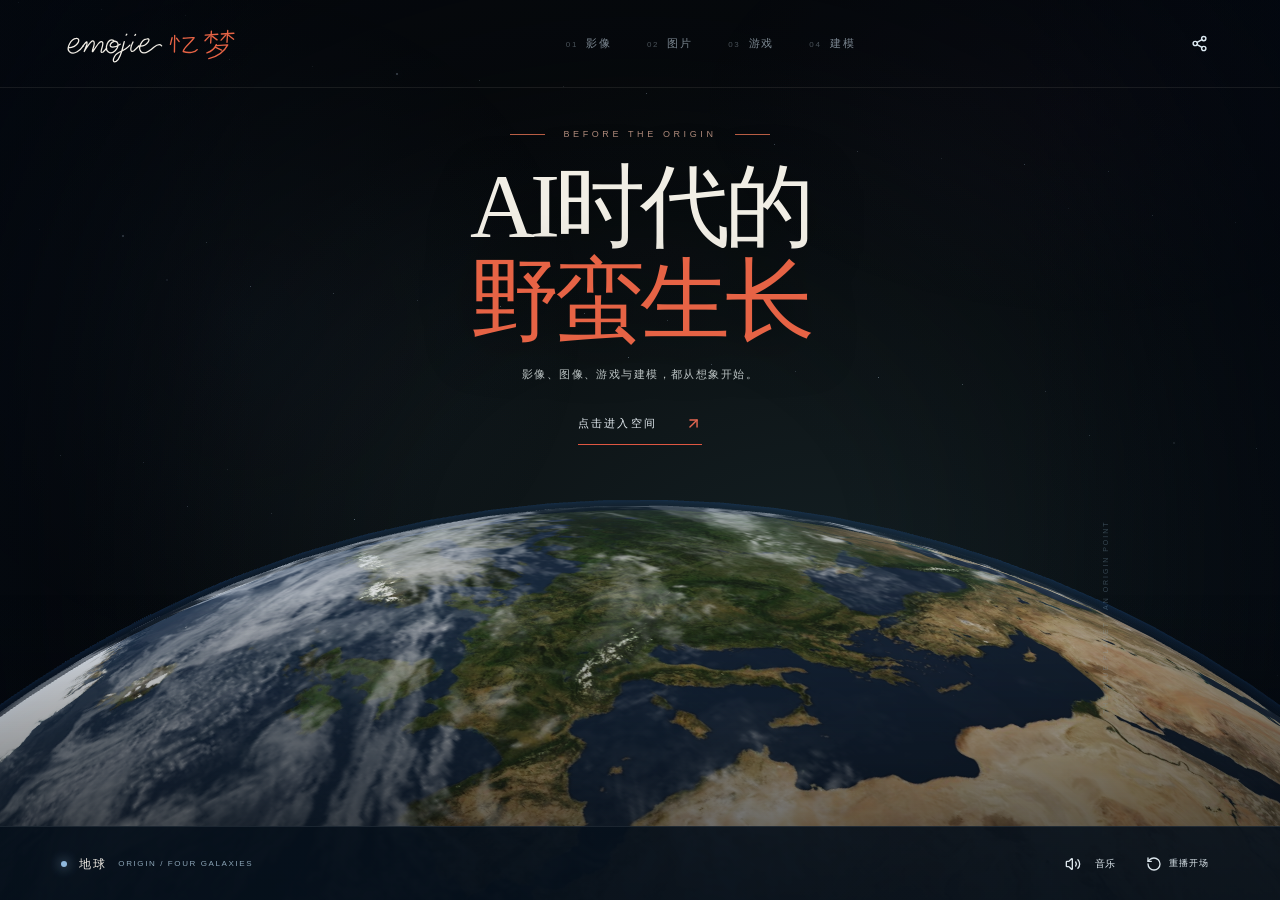
==== commit 67c80fa9: "Publish cinematic Earth horizon and refined portfolio interactions" ====
--- a/index.html
+++ b/index.html
@@ -1,2 +1,2 @@
-<!DOCTYPE html><html lang="zh-CN" class="dark"><head><meta charSet="utf-8"/><meta name="viewport" content="width=device-width, initial-scale=1"/><link rel="stylesheet" href="/_next/static/css/index.vK1Pzhtj.css" data-rsc-css-href="/_next/static/css/index.vK1Pzhtj.css" data-precedence="vite-rsc/importer-resources"/><link rel="modulepreload" fetchPriority="low" href="/_next/static/chunks/index-CjfOGlM2.js"/><script src="/_next/static/chunks/rolldown-runtime-C60lm6uB.js" type="module" async=""></script><script src="/_next/static/chunks/framework-D_rUT4EX.js" type="module" async=""></script><link rel="modulepreload" href="/_next/static/chunks/layout-segment-context-B32WjfJc.js" crossorigin=""/><link rel="modulepreload" href="/_next/static/chunks/portfolio-C7qhRS7y.js" crossorigin=""/><title>emojie忆梦 · 创作旅程</title><meta name="description" content="一个关于 AI 影像、互动游戏与视觉实验的个人创作展厅。观看作品，走进想象，点击试玩赛博以撒。"/><link rel="icon" href="/favicon.svg"/><script>Object.assign(((self[Symbol.for("vinext.navigationRuntime")]??={bootstrap:{routeManifest:null},functions:{}}).bootstrap.rsc??={rsc:[]}),{params:{},nav:{"pathname":"/","searchParams":[]}})</script><link rel="modulepreload" href="/_next/static/chunks/index-CjfOGlM2.js" />
-</head><body><main class="dream-journey atlas-root" data-intro="true" data-entered="false" data-galaxy="earth" data-travel="false" style="--galaxy-color:#90b8dc"><div class="atlas-backdrop" aria-hidden="true"><div class="atlas-nebula"></div><i style="left:13%;top:31%;width:2px;height:2px;opacity:0.19"></i><i style="left:80.21%;top:72.72999999999999%;width:1px;height:1px;opacity:0.255"></i><i style="left:47.41999999999999%;top:14.459999999999994%;width:1px;height:1px;opacity:0.32"></i><i style="left:14.629999999999995%;top:56.19%;width:1px;height:1px;opacity:0.385"></i><i style="left:81.83999999999997%;top:97.91999999999999%;width:1px;height:1px;opacity:0.45"></i><i style="left:49.049999999999955%;top:39.64999999999998%;width:1px;height:1px;opacity:0.515"></i><i style="left:16.25999999999999%;top:81.38%;width:1px;height:1px;opacity:0.5800000000000001"></i><i style="left:83.46999999999997%;top:23.109999999999957%;width:1px;height:1px;opacity:0.19"></i><i style="left:50.67999999999995%;top:64.83999999999997%;width:1px;height:1px;opacity:0.255"></i><i style="left:17.889999999999986%;top:6.569999999999993%;width:1px;height:1px;opacity:0.32"></i><i style="left:85.09999999999991%;top:48.299999999999955%;width:1px;height:1px;opacity:0.385"></i><i style="left:52.309999999999945%;top:90.02999999999997%;width:2px;height:2px;opacity:0.45"></i><i style="left:19.519999999999982%;top:31.75999999999999%;width:1px;height:1px;opacity:0.515"></i><i style="left:86.7299999999999%;top:73.49000000000001%;width:1px;height:1px;opacity:0.5800000000000001"></i><i style="left:53.93999999999994%;top:15.219999999999914%;width:1px;height:1px;opacity:0.19"></i><i style="left:21.149999999999864%;top:56.94999999999993%;width:1px;height:1px;opacity:0.255"></i><i style="left:88.3599999999999%;top:98.67999999999995%;width:1px;height:1px;opacity:0.32"></i><i style="left:55.569999999999936%;top:40.40999999999997%;width:1px;height:1px;opacity:0.385"></i><i style="left:22.779999999999973%;top:82.13999999999999%;width:1px;height:1px;opacity:0.45"></i><i style="left:89.98999999999978%;top:23.86999999999989%;width:1px;height:1px;opacity:0.515"></i><i style="left:57.19999999999982%;top:65.59999999999991%;width:1px;height:1px;opacity:0.5800000000000001"></i><i style="left:24.409999999999854%;top:7.329999999999927%;width:1px;height:1px;opacity:0.19"></i><i style="left:91.61999999999989%;top:49.059999999999945%;width:2px;height:2px;opacity:0.255"></i><i style="left:58.82999999999993%;top:90.78999999999996%;width:1px;height:1px;opacity:0.32"></i><i style="left:26.039999999999964%;top:32.51999999999998%;width:1px;height:1px;opacity:0.385"></i><i style="left:93.24999999999977%;top:74.25%;width:1px;height:1px;opacity:0.45"></i><i style="left:60.45999999999981%;top:15.980000000000018%;width:1px;height:1px;opacity:0.515"></i><i style="left:27.669999999999845%;top:57.70999999999981%;width:1px;height:1px;opacity:0.5800000000000001"></i><i style="left:94.87999999999988%;top:99.43999999999983%;width:1px;height:1px;opacity:0.19"></i><i style="left:62.08999999999992%;top:41.169999999999845%;width:1px;height:1px;opacity:0.255"></i><i style="left:29.299999999999727%;top:82.89999999999986%;width:1px;height:1px;opacity:0.32"></i><i style="left:96.50999999999976%;top:24.62999999999988%;width:1px;height:1px;opacity:0.385"></i><i style="left:63.7199999999998%;top:66.3599999999999%;width:1px;height:1px;opacity:0.45"></i><i style="left:30.929999999999836%;top:8.089999999999918%;width:2px;height:2px;opacity:0.515"></i><i style="left:98.13999999999987%;top:49.819999999999936%;width:1px;height:1px;opacity:0.5800000000000001"></i><i style="left:65.34999999999991%;top:91.54999999999995%;width:1px;height:1px;opacity:0.19"></i><i style="left:32.559999999999945%;top:33.27999999999997%;width:1px;height:1px;opacity:0.255"></i><i style="left:99.76999999999998%;top:75.00999999999999%;width:1px;height:1px;opacity:0.32"></i><i style="left:66.97999999999956%;top:16.73999999999978%;width:1px;height:1px;opacity:0.385"></i><i style="left:34.1899999999996%;top:58.4699999999998%;width:1px;height:1px;opacity:0.45"></i><i style="left:1.3999999999996362%;top:0.1999999999998181%;width:1px;height:1px;opacity:0.515"></i><i style="left:68.60999999999967%;top:41.929999999999836%;width:1px;height:1px;opacity:0.5800000000000001"></i><i style="left:35.81999999999971%;top:83.65999999999985%;width:1px;height:1px;opacity:0.19"></i><i style="left:3.0299999999997453%;top:25.389999999999873%;width:1px;height:1px;opacity:0.255"></i><i style="left:70.23999999999978%;top:67.11999999999989%;width:2px;height:2px;opacity:0.32"></i><i style="left:37.44999999999982%;top:8.849999999999909%;width:1px;height:1px;opacity:0.385"></i><i style="left:4.6599999999998545%;top:50.57999999999993%;width:1px;height:1px;opacity:0.45"></i><i style="left:71.86999999999989%;top:92.30999999999995%;width:1px;height:1px;opacity:0.515"></i><i style="left:39.07999999999993%;top:34.039999999999964%;width:1px;height:1px;opacity:0.5800000000000001"></i><i style="left:6.289999999999509%;top:75.76999999999953%;width:1px;height:1px;opacity:0.19"></i><i style="left:73.49999999999955%;top:17.5%;width:1px;height:1px;opacity:0.255"></i><i style="left:40.70999999999958%;top:59.23000000000002%;width:1px;height:1px;opacity:0.32"></i><i style="left:7.919999999999618%;top:0.9600000000000364%;width:1px;height:1px;opacity:0.385"></i><i style="left:75.12999999999965%;top:42.690000000000055%;width:1px;height:1px;opacity:0.45"></i><i style="left:42.33999999999969%;top:84.41999999999962%;width:1px;height:1px;opacity:0.515"></i><i style="left:9.549999999999727%;top:26.149999999999636%;width:2px;height:2px;opacity:0.5800000000000001"></i><i style="left:76.75999999999976%;top:67.87999999999965%;width:1px;height:1px;opacity:0.19"></i><i style="left:43.9699999999998%;top:9.609999999999673%;width:1px;height:1px;opacity:0.255"></i><i style="left:11.179999999999836%;top:51.33999999999969%;width:1px;height:1px;opacity:0.32"></i><i style="left:78.38999999999942%;top:93.06999999999971%;width:1px;height:1px;opacity:0.385"></i><i style="left:45.599999999999454%;top:34.79999999999973%;width:1px;height:1px;opacity:0.45"></i><i style="left:12.80999999999949%;top:76.52999999999975%;width:1px;height:1px;opacity:0.515"></i><i style="left:80.01999999999953%;top:18.259999999999764%;width:1px;height:1px;opacity:0.5800000000000001"></i><i style="left:47.22999999999956%;top:59.98999999999978%;width:1px;height:1px;opacity:0.19"></i><i style="left:14.4399999999996%;top:1.7199999999998%;width:1px;height:1px;opacity:0.255"></i><i style="left:81.64999999999964%;top:43.44999999999982%;width:1px;height:1px;opacity:0.32"></i><i style="left:48.85999999999967%;top:85.17999999999984%;width:2px;height:2px;opacity:0.385"></i><i style="left:16.06999999999971%;top:26.909999999999854%;width:1px;height:1px;opacity:0.45"></i><i style="left:83.27999999999975%;top:68.63999999999987%;width:1px;height:1px;opacity:0.515"></i><i style="left:50.48999999999978%;top:10.36999999999989%;width:1px;height:1px;opacity:0.5800000000000001"></i><i style="left:17.699999999999818%;top:52.09999999999991%;width:1px;height:1px;opacity:0.19"></i><i style="left:84.90999999999985%;top:93.82999999999993%;width:1px;height:1px;opacity:0.255"></i><i style="left:52.11999999999989%;top:35.559999999999945%;width:1px;height:1px;opacity:0.32"></i><i style="left:19.329999999999927%;top:77.28999999999996%;width:1px;height:1px;opacity:0.385"></i><i style="left:86.53999999999996%;top:19.019999999999982%;width:1px;height:1px;opacity:0.45"></i><i style="left:53.74999999999909%;top:60.749999999999545%;width:1px;height:1px;opacity:0.515"></i></div><header class="atlas-header" inert=""><button class="dream-brand atlas-brand" data-cursor="REPLAY" aria-label="重播开屏书写">emojie<span>忆梦</span><sup>®</sup></button><nav aria-label="四个作品星系"><button data-cursor="ENTER"><small>0<!-- -->1</small>影像</button><button data-cursor="ENTER"><small>0<!-- -->2</small>图片</button><button data-cursor="ENTER"><small>0<!-- -->3</small>游戏</button><button data-cursor="ENTER"><small>0<!-- -->4</small>建模</button></nav><button class="atlas-share" aria-label="分享 emojie忆梦"><svg xmlns="http://www.w3.org/2000/svg" width="17" height="17" viewBox="0 0 24 24" fill="none" stroke="currentColor" stroke-width="2" stroke-linecap="round" stroke-linejoin="round" class="lucide lucide-share2 lucide-share-2" aria-hidden="true"><circle cx="18" cy="5" r="3"></circle><circle cx="6" cy="12" r="3"></circle><circle cx="18" cy="19" r="3"></circle><line x1="8.59" x2="15.42" y1="13.51" y2="17.49"></line><line x1="15.41" x2="8.59" y1="6.51" y2="10.49"></line></svg></button></header><section class="atlas-home" data-visible="true" data-entered="false" aria-label="地球与四个作品星系" inert=""><div class="atlas-earth"><div class="atlas-earth-canvas" aria-hidden="true"></div><div class="atlas-earth-atmosphere"></div><span>THE BLUE PLANET / AN ORIGIN POINT</span></div><div class="atlas-home-copy"><p>BEFORE THE ORIGIN</p><h1><span>AI时代的</span><em>野蛮生长</em></h1><small>影像、图像、游戏与建模，都从想象开始。</small><button data-cursor="EXPLORE">点击进入空间 <svg xmlns="http://www.w3.org/2000/svg" width="17" height="17" viewBox="0 0 24 24" fill="none" stroke="currentColor" stroke-width="2" stroke-linecap="round" stroke-linejoin="round" class="lucide lucide-arrow-up-right" aria-hidden="true"><path d="M7 7h10v10"></path><path d="M7 17 17 7"></path></svg></button></div><div class="atlas-galaxy-field" aria-label="选择星系"><p class="atlas-field-title">SELECT A GALAXY <span>／ 选择一个方向，继续探索</span></p><button class="atlas-galaxy atlas-galaxy-video" data-cursor="01 · ENTER" style="--orb-color:#7ec5ea" aria-label="进入影像星系"><span class="atlas-galaxy-art" aria-hidden="true"><canvas width="320" height="258"></canvas></span><span class="atlas-galaxy-number">0<!-- -->1<!-- --> / 04</span><strong>影像</strong><small>CINEMA</small></button><button class="atlas-galaxy atlas-galaxy-image" data-cursor="02 · ENTER" style="--orb-color:#dba0d9" aria-label="进入图片星系"><span class="atlas-galaxy-art" aria-hidden="true"><canvas width="320" height="258"></canvas></span><span class="atlas-galaxy-number">0<!-- -->2<!-- --> / 04</span><strong>图片</strong><small>IMAGERY</small></button><button class="atlas-galaxy atlas-galaxy-game" data-cursor="03 · ENTER" style="--orb-color:#eaa36e" aria-label="进入游戏星系"><span class="atlas-galaxy-art" aria-hidden="true"><canvas width="320" height="258"></canvas></span><span class="atlas-galaxy-number">0<!-- -->3<!-- --> / 04</span><strong>游戏</strong><small>PLAY</small></button><button class="atlas-galaxy atlas-galaxy-model" data-cursor="04 · ENTER" style="--orb-color:#a5c6ad" aria-label="进入建模星系"><span class="atlas-galaxy-art" aria-hidden="true"><canvas width="320" height="258"></canvas></span><span class="atlas-galaxy-number">0<!-- -->4<!-- --> / 04</span><strong>建模</strong><small>MODELS</small></button></div></section><footer class="atlas-footer" inert=""><div class="atlas-location"><span class="atlas-location-dot"></span><b>地球</b><small>ORIGIN / FOUR GALAXIES</small></div><div class="atlas-footer-tools"><div class="ambient-audio"><button type="button" tabindex="0" data-slot="button" aria-label="关闭背景音乐" aria-pressed="true" class="group/button inline-flex shrink-0 items-center justify-center rounded-lg border border-transparent bg-clip-padding text-sm font-medium whitespace-nowrap transition-all outline-none select-none focus-visible:border-ring focus-visible:ring-3 focus-visible:ring-ring/50 active:not-aria-[haspopup]:translate-y-px disabled:pointer-events-none disabled:opacity-50 aria-invalid:border-destructive aria-invalid:ring-3 aria-invalid:ring-destructive/20 dark:aria-invalid:border-destructive/50 dark:aria-invalid:ring-destructive/40 [&amp;_svg]:pointer-events-none [&amp;_svg]:shrink-0 [&amp;_svg:not([class*=&#x27;size-&#x27;])]:size-4 hover:bg-muted hover:text-foreground aria-expanded:bg-muted aria-expanded:text-foreground dark:hover:bg-muted/50 size-8"><svg xmlns="http://www.w3.org/2000/svg" width="16" height="16" viewBox="0 0 24 24" fill="none" stroke="currentColor" stroke-width="2" stroke-linecap="round" stroke-linejoin="round" class="lucide lucide-volume2 lucide-volume-2" aria-hidden="true"><path d="M11 4.702a.705.705 0 0 0-1.203-.498L6.413 7.587A1.4 1.4 0 0 1 5.416 8H3a1 1 0 0 0-1 1v6a1 1 0 0 0 1 1h2.416a1.4 1.4 0 0 1 .997.413l3.383 3.384A.705.705 0 0 0 11 19.298z"></path><path d="M16 9a5 5 0 0 1 0 6"></path><path d="M19.364 18.364a9 9 0 0 0 0-12.728"></path></svg></button><button type="button" tabindex="0" data-slot="button" aria-expanded="false" class="group/button inline-flex shrink-0 items-center justify-center rounded-lg border border-transparent bg-clip-padding text-sm font-medium whitespace-nowrap transition-all outline-none select-none focus-visible:border-ring focus-visible:ring-3 focus-visible:ring-ring/50 active:not-aria-[haspopup]:translate-y-px disabled:pointer-events-none disabled:opacity-50 aria-invalid:border-destructive aria-invalid:ring-3 aria-invalid:ring-destructive/20 dark:aria-invalid:border-destructive/50 dark:aria-invalid:ring-destructive/40 [&amp;_svg]:pointer-events-none [&amp;_svg]:shrink-0 [&amp;_svg:not([class*=&#x27;size-&#x27;])]:size-4 hover:bg-muted hover:text-foreground aria-expanded:bg-muted aria-expanded:text-foreground dark:hover:bg-muted/50 h-8 gap-1.5 px-2.5 has-data-[icon=inline-end]:pr-2 has-data-[icon=inline-start]:pl-2 audio-settings">音乐</button></div><button aria-label="重播开场动画" data-cursor="REPLAY"><svg xmlns="http://www.w3.org/2000/svg" width="16" height="16" viewBox="0 0 24 24" fill="none" stroke="currentColor" stroke-width="2" stroke-linecap="round" stroke-linejoin="round" class="lucide lucide-rotate-ccw" aria-hidden="true"><path d="M3 12a9 9 0 1 0 9-9 9.75 9.75 0 0 0-6.74 2.74L3 8"></path><path d="M3 3v5h5"></path></svg><span>重播开场</span></button></div></footer><div class="atlas-warp" aria-hidden="true"><i></i><i></i><i></i></div><div class="dream-opening origin-opening" role="status" aria-label="emojie忆梦书写开场"><div class="opening-meta"><span>AN INDEPENDENT CREATIVE WORLD</span><span>2026 / ENTER THE DREAM</span></div><div class="origin-signature" aria-label="emojie忆梦"><span>emojie</span><span>忆梦</span><i aria-hidden="true"></i></div><div class="origin-signature-rule" aria-hidden="true"></div><div class="opening-bottom"><span>IMAGINATION IS TAKING SHAPE.</span><span class="opening-meter"></span></div></div></main><script type="module" src="/_next/static/chunks/index-CjfOGlM2.js" id="_R_" async=""></script><script>((self[Symbol.for("vinext.navigationRuntime")]??={bootstrap:{routeManifest:null},functions:{}}).bootstrap.rsc??={rsc:[]}).rsc.push("0:{\"page:/\":\"$L1\",\"layout:/\":\"$L2\",\"route:/\":\"$L3\",\"__route\":\"route:/\",\"__interceptionContext\":null,\"__layoutIds\":[\"layout:/\"],\"__rootLayout\":\"/\",\"__bfcacheSegmentIdentities\":{\"layout:/\":\"[\\\"layout\\\",\\\"layout:/\\\",\\\"root-boundary:/\\\",\\\"\\\"]\",\"page:/\":\"[\\\"page\\\",\\\"page:/\\\",\\\"root-boundary:/\\\",\\\"\\\"]\"},\"__srcPage\":[\"page\"],\"__layoutFlags\":{\"layout:/\":\"s\"},\"__artifactCompatibility\":{\"schemaVersion\":1,\"graphVersion\":\"app-route-graph:1177fd80f83fa7b0\",\"deploymentVersion\":\"3774a0fe-f96f-4465-8f84-aa46e08b8bc4\",\"appElementsSchemaVersion\":1,\"rscPayloadSchemaVersion\":1,\"rootBoundaryId\":\"/\",\"renderEpoch\":null}}\n")</script><script>((self[Symbol.for("vinext.navigationRuntime")]??={bootstrap:{routeManifest:null},functions:{}}).bootstrap.rsc??={rsc:[]}).rsc.push("4:I[\"8c0f216c4604\",[],\"Children\",1]\n")</script><script>((self[Symbol.for("vinext.navigationRuntime")]??={bootstrap:{routeManifest:null},functions:{}}).bootstrap.rsc??={rsc:[]}).rsc.push("5:I[\"593f344dc510\",[],\"GlobalErrorBoundary\",1]\n")</script><script>((self[Symbol.for("vinext.navigationRuntime")]??={bootstrap:{routeManifest:null},functions:{}}).bootstrap.rsc??={rsc:[]}).rsc.push("6:I[\"0b874ad30386\",[],\"default\",1]\n")</script><script>((self[Symbol.for("vinext.navigationRuntime")]??={bootstrap:{routeManifest:null},functions:{}}).bootstrap.rsc??={rsc:[]}).rsc.push("7:I[\"593f344dc510\",[],\"ErrorBoundary\",1]\n")</script><script>((self[Symbol.for("vinext.navigationRuntime")]??={bootstrap:{routeManifest:null},functions:{}}).bootstrap.rsc??={rsc:[]}).rsc.push("8:I[\"15c18cfaeeff\",[],\"LayoutSegmentProvider\",1]\n")</script><script>((self[Symbol.for("vinext.navigationRuntime")]??={bootstrap:{routeManifest:null},functions:{}}).bootstrap.rsc??={rsc:[]}).rsc.push("9:I[\"8c0f216c4604\",[],\"Slot\",1]\n")</script><script>((self[Symbol.for("vinext.navigationRuntime")]??={bootstrap:{routeManifest:null},functions:{}}).bootstrap.rsc??={rsc:[]}).rsc.push("a:I[\"593f344dc510\",[],\"NotFoundBoundary\",1]\n")</script><script>((self[Symbol.for("vinext.navigationRuntime")]??={bootstrap:{routeManifest:null},functions:{}}).bootstrap.rsc??={rsc:[]}).rsc.push("b:I[\"9276801271d6\",[],\"AppRouterScrollTarget\",1]\n")</script><script>((self[Symbol.for("vinext.navigationRuntime")]??={bootstrap:{routeManifest:null},functions:{}}).bootstrap.rsc??={rsc:[]}).rsc.push("c:I[\"593f344dc510\",[],\"RedirectBoundary\",1]\n")</script><script>((self[Symbol.for("vinext.navigationRuntime")]??={bootstrap:{routeManifest:null},functions:{}}).bootstrap.rsc??={rsc:[]}).rsc.push(":HL[\"/_next/static/css/index.vK1Pzhtj.css\",\"style\"     ]\n")</script><script>((self[Symbol.for("vinext.navigationRuntime")]??={bootstrap:{routeManifest:null},functions:{}}).bootstrap.rsc??={rsc:[]}).rsc.push("2:[[[\"$\",\"link\",\"css:/_next/static/css/index.vK1Pzhtj.css\",{\"rel\":\"stylesheet\",\"precedence\":\"vite-rsc/importer-resources\",\"href\":\"/_next/static/css/index.vK1Pzhtj.css\",\"data-rsc-css-href\":\"/_next/static/css/index.vK1Pzhtj.css\"}],\"$undefined\"],[\"$\",\"html\",null,{\"lang\":\"zh-CN\",\"className\":\"dark\",\"children\":[\"$\",\"body\",null,{\"children\":[\"$\",\"$L4\",null,{}]}]}]]\n")</script><script>((self[Symbol.for("vinext.navigationRuntime")]??={bootstrap:{routeManifest:null},functions:{}}).bootstrap.rsc??={rsc:[]}).rsc.push("3:[[[\"$\",\"meta\",null,{\"charSet\":\"utf-8\"}],[[\"$\",\"title\",\"0\",{\"children\":\"emojie忆梦 · 创作旅程\"}],[\"$\",\"meta\",\"1\",{\"name\":\"description\",\"content\":\"一个关于 AI 影像、互动游戏与视觉实验的个人创作展厅。观看作品，走进想象，点击试玩赛博以撒。\"}],[\"$\",\"link\",\"2\",{\"data-vinext-streamed-icon\":\"$undefined\",\"rel\":\"icon\",\"href\":\"/favicon.svg\",\"type\":\"$undefined\",\"sizes\":\"$undefined\",\"color\":\"$undefined\",\"media\":\"$undefined\",\"fetchPriority\":\"$undefined\"}]],[[\"$\",\"meta\",\"0\",{\"name\":\"viewport\",\"content\":\"width=device-width, initial-scale=1\"}]]],[\"$\",\"$L5\",null,{\"fallback\":\"$6\",\"children\":[\"$\",\"$L7\",null,{\"fallback\":\"$6\",\"children\":[\"$\",\"$L8\",null,{\"providerId\":\"layout:/\",\"segmentMap\":{\"children\":[]},\"children\":[\"$\",\"$L9\",null,{\"id\":\"layout:/\",\"parallelSlots\":\"$undefined\",\"children\":[\"$\",\"$La\",null,{\"resetKey\":\"\",\"fallback\":[[\"$\",\"title\",null,{\"children\":\"404: This page could not be found.\"}],[\"$\",\"div\",null,{\"style\":{\"fontFamily\":\"system-ui,\\\"Segoe UI\\\",Roboto,Helvetica,Arial,sans-serif,\\\"Apple Color Emoji\\\",\\\"Segoe UI Emoji\\\"\",\"height\":\"100vh\",\"textAlign\":\"center\",\"display\":\"flex\",\"flexDirection\":\"column\",\"alignItems\":\"center\",\"justifyContent\":\"center\"},\"children\":[\"$\",\"div\",null,{\"children\":[[\"$\",\"style\",null,{\"dangerouslySetInnerHTML\":{\"__html\":\"body{color:#000;background:#fff;margin:0}.next-error-h1{border-right:1px solid rgba(0,0,0,.3)}@media (prefers-color-scheme:dark){body{color:#fff;background:#000}.next-error-h1{border-right:1px solid rgba(255,255,255,.3)}}\"}}],[\"$\",\"h1\",null,{\"className\":\"next-error-h1\",\"style\":{\"display\":\"inline-block\",\"margin\":\"0 20px 0 0\",\"padding\":\"0 23px 0 0\",\"fontSize\":24,\"fontWeight\":500,\"verticalAlign\":\"top\",\"lineHeight\":\"49px\"},\"children\":404}],[\"$\",\"div\",null,{\"style\":{\"display\":\"inline-block\"},\"children\":[\"$\",\"h2\",null,{\"style\":{\"fontSize\":14,\"fontWeight\":400,\"lineHeight\":\"49px\",\"margin\":0},\"children\":\"This page could not be found.\"}]}]]}]}]],\"children\":[\"$\",\"$Lb\",null,{\"children\":[\"$\",\"$Lc\",null,{\"children\":[[\"$\",\"$L8\",null,{\"providerId\":\"page:/\",\"segmentMap\":{\"children\":[\"__PAGE__\"]},\"children\":[\"$\",\"$L9\",null,{\"id\":\"page:/\"}]}],null]}]}]}]}]}]}]}],null,null]\n")</script><script>((self[Symbol.for("vinext.navigationRuntime")]??={bootstrap:{routeManifest:null},functions:{}}).bootstrap.rsc??={rsc:[]}).rsc.push("d:I[\"1652c0e865f9\",[],\"default\",1]\n")</script><script>((self[Symbol.for("vinext.navigationRuntime")]??={bootstrap:{routeManifest:null},functions:{}}).bootstrap.rsc??={rsc:[]}).rsc.push("1:[\"$\",\"$Ld\",null,{}]\n")</script><script>Object.assign(((self[Symbol.for("vinext.navigationRuntime")]??={bootstrap:{routeManifest:null},functions:{}}).bootstrap.rsc??={rsc:[]}),{"initialCacheKind":"static"});((self[Symbol.for("vinext.navigationRuntime")]??={bootstrap:{routeManifest:null},functions:{}}).bootstrap.rsc??={rsc:[]}).done=true</script></body></html>+<!DOCTYPE html><html lang="zh-CN" class="dark"><head><meta charSet="utf-8"/><meta name="viewport" content="width=device-width, initial-scale=1"/><link rel="stylesheet" href="/_next/static/css/index.CBGRtvCw.css" data-rsc-css-href="/_next/static/css/index.CBGRtvCw.css" data-precedence="vite-rsc/importer-resources"/><link rel="stylesheet" href="/_next/static/css/portfolio.qjavUXpX.css" data-precedence="vite-rsc/client-reference"/><link rel="modulepreload" fetchPriority="low" href="/_next/static/chunks/index-DqX6TQs5.js"/><script src="/_next/static/chunks/rolldown-runtime-C60lm6uB.js" type="module" async=""></script><script src="/_next/static/chunks/framework-D_rUT4EX.js" type="module" async=""></script><link rel="modulepreload" href="/_next/static/chunks/layout-segment-context-BN1YUBNq.js" crossorigin=""/><link rel="modulepreload" href="/_next/static/chunks/portfolio-D5P84R4K.js" crossorigin=""/><title>emojie忆梦 · 创作旅程</title><meta name="description" content="一个关于 AI 影像、互动游戏与视觉实验的个人创作展厅。观看作品，走进想象，点击试玩赛博以撒。"/><link rel="icon" href="/favicon.svg"/><script>Object.assign(((self[Symbol.for("vinext.navigationRuntime")]??={bootstrap:{routeManifest:null},functions:{}}).bootstrap.rsc??={rsc:[]}),{params:{},nav:{"pathname":"/","searchParams":[]}})</script><link rel="modulepreload" href="/_next/static/chunks/index-DqX6TQs5.js" />
+</head><body><main class="dream-journey atlas-root" data-intro="true" data-entered="false" data-galaxy="earth" data-travel="false" style="--galaxy-color:#90b8dc"><div class="atlas-backdrop" aria-hidden="true"><div class="atlas-nebula"></div><i style="left:13%;top:31%;width:2px;height:2px;opacity:0.19"></i><i style="left:80.21%;top:72.72999999999999%;width:1px;height:1px;opacity:0.255"></i><i style="left:47.41999999999999%;top:14.459999999999994%;width:1px;height:1px;opacity:0.32"></i><i style="left:14.629999999999995%;top:56.19%;width:1px;height:1px;opacity:0.385"></i><i style="left:81.83999999999997%;top:97.91999999999999%;width:1px;height:1px;opacity:0.45"></i><i style="left:49.049999999999955%;top:39.64999999999998%;width:1px;height:1px;opacity:0.515"></i><i style="left:16.25999999999999%;top:81.38%;width:1px;height:1px;opacity:0.5800000000000001"></i><i style="left:83.46999999999997%;top:23.109999999999957%;width:1px;height:1px;opacity:0.19"></i><i style="left:50.67999999999995%;top:64.83999999999997%;width:1px;height:1px;opacity:0.255"></i><i style="left:17.889999999999986%;top:6.569999999999993%;width:1px;height:1px;opacity:0.32"></i><i style="left:85.09999999999991%;top:48.299999999999955%;width:1px;height:1px;opacity:0.385"></i><i style="left:52.309999999999945%;top:90.02999999999997%;width:2px;height:2px;opacity:0.45"></i><i style="left:19.519999999999982%;top:31.75999999999999%;width:1px;height:1px;opacity:0.515"></i><i style="left:86.7299999999999%;top:73.49000000000001%;width:1px;height:1px;opacity:0.5800000000000001"></i><i style="left:53.93999999999994%;top:15.219999999999914%;width:1px;height:1px;opacity:0.19"></i><i style="left:21.149999999999864%;top:56.94999999999993%;width:1px;height:1px;opacity:0.255"></i><i style="left:88.3599999999999%;top:98.67999999999995%;width:1px;height:1px;opacity:0.32"></i><i style="left:55.569999999999936%;top:40.40999999999997%;width:1px;height:1px;opacity:0.385"></i><i style="left:22.779999999999973%;top:82.13999999999999%;width:1px;height:1px;opacity:0.45"></i><i style="left:89.98999999999978%;top:23.86999999999989%;width:1px;height:1px;opacity:0.515"></i><i style="left:57.19999999999982%;top:65.59999999999991%;width:1px;height:1px;opacity:0.5800000000000001"></i><i style="left:24.409999999999854%;top:7.329999999999927%;width:1px;height:1px;opacity:0.19"></i><i style="left:91.61999999999989%;top:49.059999999999945%;width:2px;height:2px;opacity:0.255"></i><i style="left:58.82999999999993%;top:90.78999999999996%;width:1px;height:1px;opacity:0.32"></i><i style="left:26.039999999999964%;top:32.51999999999998%;width:1px;height:1px;opacity:0.385"></i><i style="left:93.24999999999977%;top:74.25%;width:1px;height:1px;opacity:0.45"></i><i style="left:60.45999999999981%;top:15.980000000000018%;width:1px;height:1px;opacity:0.515"></i><i style="left:27.669999999999845%;top:57.70999999999981%;width:1px;height:1px;opacity:0.5800000000000001"></i><i style="left:94.87999999999988%;top:99.43999999999983%;width:1px;height:1px;opacity:0.19"></i><i style="left:62.08999999999992%;top:41.169999999999845%;width:1px;height:1px;opacity:0.255"></i><i style="left:29.299999999999727%;top:82.89999999999986%;width:1px;height:1px;opacity:0.32"></i><i style="left:96.50999999999976%;top:24.62999999999988%;width:1px;height:1px;opacity:0.385"></i><i style="left:63.7199999999998%;top:66.3599999999999%;width:1px;height:1px;opacity:0.45"></i><i style="left:30.929999999999836%;top:8.089999999999918%;width:2px;height:2px;opacity:0.515"></i><i style="left:98.13999999999987%;top:49.819999999999936%;width:1px;height:1px;opacity:0.5800000000000001"></i><i style="left:65.34999999999991%;top:91.54999999999995%;width:1px;height:1px;opacity:0.19"></i><i style="left:32.559999999999945%;top:33.27999999999997%;width:1px;height:1px;opacity:0.255"></i><i style="left:99.76999999999998%;top:75.00999999999999%;width:1px;height:1px;opacity:0.32"></i><i style="left:66.97999999999956%;top:16.73999999999978%;width:1px;height:1px;opacity:0.385"></i><i style="left:34.1899999999996%;top:58.4699999999998%;width:1px;height:1px;opacity:0.45"></i><i style="left:1.3999999999996362%;top:0.1999999999998181%;width:1px;height:1px;opacity:0.515"></i><i style="left:68.60999999999967%;top:41.929999999999836%;width:1px;height:1px;opacity:0.5800000000000001"></i><i style="left:35.81999999999971%;top:83.65999999999985%;width:1px;height:1px;opacity:0.19"></i><i style="left:3.0299999999997453%;top:25.389999999999873%;width:1px;height:1px;opacity:0.255"></i><i style="left:70.23999999999978%;top:67.11999999999989%;width:2px;height:2px;opacity:0.32"></i><i style="left:37.44999999999982%;top:8.849999999999909%;width:1px;height:1px;opacity:0.385"></i><i style="left:4.6599999999998545%;top:50.57999999999993%;width:1px;height:1px;opacity:0.45"></i><i style="left:71.86999999999989%;top:92.30999999999995%;width:1px;height:1px;opacity:0.515"></i><i style="left:39.07999999999993%;top:34.039999999999964%;width:1px;height:1px;opacity:0.5800000000000001"></i><i style="left:6.289999999999509%;top:75.76999999999953%;width:1px;height:1px;opacity:0.19"></i><i style="left:73.49999999999955%;top:17.5%;width:1px;height:1px;opacity:0.255"></i><i style="left:40.70999999999958%;top:59.23000000000002%;width:1px;height:1px;opacity:0.32"></i><i style="left:7.919999999999618%;top:0.9600000000000364%;width:1px;height:1px;opacity:0.385"></i><i style="left:75.12999999999965%;top:42.690000000000055%;width:1px;height:1px;opacity:0.45"></i><i style="left:42.33999999999969%;top:84.41999999999962%;width:1px;height:1px;opacity:0.515"></i><i style="left:9.549999999999727%;top:26.149999999999636%;width:2px;height:2px;opacity:0.5800000000000001"></i><i style="left:76.75999999999976%;top:67.87999999999965%;width:1px;height:1px;opacity:0.19"></i><i style="left:43.9699999999998%;top:9.609999999999673%;width:1px;height:1px;opacity:0.255"></i><i style="left:11.179999999999836%;top:51.33999999999969%;width:1px;height:1px;opacity:0.32"></i><i style="left:78.38999999999942%;top:93.06999999999971%;width:1px;height:1px;opacity:0.385"></i><i style="left:45.599999999999454%;top:34.79999999999973%;width:1px;height:1px;opacity:0.45"></i><i style="left:12.80999999999949%;top:76.52999999999975%;width:1px;height:1px;opacity:0.515"></i><i style="left:80.01999999999953%;top:18.259999999999764%;width:1px;height:1px;opacity:0.5800000000000001"></i><i style="left:47.22999999999956%;top:59.98999999999978%;width:1px;height:1px;opacity:0.19"></i><i style="left:14.4399999999996%;top:1.7199999999998%;width:1px;height:1px;opacity:0.255"></i><i style="left:81.64999999999964%;top:43.44999999999982%;width:1px;height:1px;opacity:0.32"></i><i style="left:48.85999999999967%;top:85.17999999999984%;width:2px;height:2px;opacity:0.385"></i><i style="left:16.06999999999971%;top:26.909999999999854%;width:1px;height:1px;opacity:0.45"></i><i style="left:83.27999999999975%;top:68.63999999999987%;width:1px;height:1px;opacity:0.515"></i><i style="left:50.48999999999978%;top:10.36999999999989%;width:1px;height:1px;opacity:0.5800000000000001"></i><i style="left:17.699999999999818%;top:52.09999999999991%;width:1px;height:1px;opacity:0.19"></i><i style="left:84.90999999999985%;top:93.82999999999993%;width:1px;height:1px;opacity:0.255"></i><i style="left:52.11999999999989%;top:35.559999999999945%;width:1px;height:1px;opacity:0.32"></i><i style="left:19.329999999999927%;top:77.28999999999996%;width:1px;height:1px;opacity:0.385"></i><i style="left:86.53999999999996%;top:19.019999999999982%;width:1px;height:1px;opacity:0.45"></i><i style="left:53.74999999999909%;top:60.749999999999545%;width:1px;height:1px;opacity:0.515"></i></div><header class="atlas-header" inert=""><button class="dream-brand atlas-brand" data-cursor="REPLAY" aria-label="重播开屏书写"><svg class="pen-logo" viewBox="0 0 760 200" role="img" aria-label="emojie忆梦"><path d="M30 118 C75 115 86 75 64 78 C42 80 20 119 36 134 C56 151 83 125 93 110" pathLength="1" fill="none" stroke="#f2eee6" stroke-width="5.4" stroke-linecap="round" stroke-linejoin="round" style="--stroke-delay:0.12s;--stroke-duration:0.46s"></path><path d="M93 110 C105 93 112 83 109 104 L98 133 C116 103 135 76 140 94 C144 104 126 139 135 133 C153 105 168 81 176 95 C181 109 157 145 178 135 L193 119" pathLength="1" fill="none" stroke="#f2eee6" stroke-width="5.4" stroke-linecap="round" stroke-linejoin="round" style="--stroke-delay:0.31s;--stroke-duration:0.46s"></path><path d="M223 87 C198 72 182 121 199 134 C218 150 245 119 240 99 C236 85 215 87 208 104 C204 117 226 119 250 102" pathLength="1" fill="none" stroke="#f2eee6" stroke-width="5.4" stroke-linecap="round" stroke-linejoin="round" style="--stroke-delay:0.5s;--stroke-duration:0.46s"></path><path d="M267 91 C260 121 251 166 233 175 C211 185 221 148 246 136 C270 125 282 117 291 106" pathLength="1" fill="none" stroke="#f2eee6" stroke-width="5.4" stroke-linecap="round" stroke-linejoin="round" style="--stroke-delay:0.6900000000000001s;--stroke-duration:0.46s"></path><path d="M275 64 L278 60" pathLength="1" fill="none" stroke="#f2eee6" stroke-width="5.4" stroke-linecap="round" stroke-linejoin="round" style="--stroke-delay:0.88s;--stroke-duration:0.46s"></path><path d="M304 93 C290 121 292 140 308 130 L329 110" pathLength="1" fill="none" stroke="#f2eee6" stroke-width="5.4" stroke-linecap="round" stroke-linejoin="round" style="--stroke-delay:1.0699999999999998s;--stroke-duration:0.46s"></path><path d="M312 65 L315 61" pathLength="1" fill="none" stroke="#f2eee6" stroke-width="5.4" stroke-linecap="round" stroke-linejoin="round" style="--stroke-delay:1.2600000000000002s;--stroke-duration:0.46s"></path><path d="M329 110 C363 115 385 74 362 80 C342 82 323 116 337 133 C352 149 378 128 392 115 C408 102 420 103 425 109" pathLength="1" fill="none" stroke="#f2eee6" stroke-width="5.4" stroke-linecap="round" stroke-linejoin="round" style="--stroke-delay:1.4500000000000002s;--stroke-duration:0.46s"></path><path d="M469 75 L462 103" pathLength="1" fill="none" stroke="#e66345" stroke-width="5.7" stroke-linecap="round" stroke-linejoin="round" style="--stroke-delay:1.65s;--stroke-duration:0.22s"></path><path d="M480 65 L479 135" pathLength="1" fill="none" stroke="#e66345" stroke-width="5.7" stroke-linecap="round" stroke-linejoin="round" style="--stroke-delay:1.7249999999999999s;--stroke-duration:0.22s"></path><path d="M488 77 L499 91" pathLength="1" fill="none" stroke="#e66345" stroke-width="5.7" stroke-linecap="round" stroke-linejoin="round" style="--stroke-delay:1.7999999999999998s;--stroke-duration:0.22s"></path><path d="M516 77 C536 77 549 73 562 75 C546 98 517 117 516 133 C540 142 567 136 575 125" pathLength="1" fill="none" stroke="#e66345" stroke-width="5.7" stroke-linecap="round" stroke-linejoin="round" style="--stroke-delay:1.875s;--stroke-duration:0.22s"></path><path d="M609 64 L662 60" pathLength="1" fill="none" stroke="#e66345" stroke-width="5.7" stroke-linecap="round" stroke-linejoin="round" style="--stroke-delay:1.95s;--stroke-duration:0.22s"></path><path d="M635 47 L632 97" pathLength="1" fill="none" stroke="#e66345" stroke-width="5.7" stroke-linecap="round" stroke-linejoin="round" style="--stroke-delay:2.025s;--stroke-duration:0.22s"></path><path d="M629 66 L608 88" pathLength="1" fill="none" stroke="#e66345" stroke-width="5.7" stroke-linecap="round" stroke-linejoin="round" style="--stroke-delay:2.0999999999999996s;--stroke-duration:0.22s"></path><path d="M638 68 L659 84" pathLength="1" fill="none" stroke="#e66345" stroke-width="5.7" stroke-linecap="round" stroke-linejoin="round" style="--stroke-delay:2.175s;--stroke-duration:0.22s"></path><path d="M677 59 L730 56" pathLength="1" fill="none" stroke="#e66345" stroke-width="5.7" stroke-linecap="round" stroke-linejoin="round" style="--stroke-delay:2.25s;--stroke-duration:0.22s"></path><path d="M704 44 L701 94" pathLength="1" fill="none" stroke="#e66345" stroke-width="5.7" stroke-linecap="round" stroke-linejoin="round" style="--stroke-delay:2.3249999999999997s;--stroke-duration:0.22s"></path><path d="M697 62 L676 85" pathLength="1" fill="none" stroke="#e66345" stroke-width="5.7" stroke-linecap="round" stroke-linejoin="round" style="--stroke-delay:2.4s;--stroke-duration:0.22s"></path><path d="M706 63 L729 81" pathLength="1" fill="none" stroke="#e66345" stroke-width="5.7" stroke-linecap="round" stroke-linejoin="round" style="--stroke-delay:2.4749999999999996s;--stroke-duration:0.22s"></path><path d="M656 104 C649 121 633 133 616 139" pathLength="1" fill="none" stroke="#e66345" stroke-width="5.7" stroke-linecap="round" stroke-linejoin="round" style="--stroke-delay:2.55s;--stroke-duration:0.22s"></path><path d="M651 115 L678 127" pathLength="1" fill="none" stroke="#e66345" stroke-width="5.7" stroke-linecap="round" stroke-linejoin="round" style="--stroke-delay:2.625s;--stroke-duration:0.22s"></path><path d="M655 108 L704 105 C686 139 659 155 624 163" pathLength="1" fill="none" stroke="#e66345" stroke-width="5.7" stroke-linecap="round" stroke-linejoin="round" style="--stroke-delay:2.7s;--stroke-duration:0.22s"></path></svg></button><nav aria-label="四个作品星系"><button data-cursor="ENTER"><small>0<!-- -->1</small>影像</button><button data-cursor="ENTER"><small>0<!-- -->2</small>图片</button><button data-cursor="ENTER"><small>0<!-- -->3</small>游戏</button><button data-cursor="ENTER"><small>0<!-- -->4</small>建模</button></nav><button class="atlas-share" aria-label="分享 emojie忆梦"><svg xmlns="http://www.w3.org/2000/svg" width="17" height="17" viewBox="0 0 24 24" fill="none" stroke="currentColor" stroke-width="2" stroke-linecap="round" stroke-linejoin="round" class="lucide lucide-share2 lucide-share-2" aria-hidden="true"><circle cx="18" cy="5" r="3"></circle><circle cx="6" cy="12" r="3"></circle><circle cx="18" cy="19" r="3"></circle><line x1="8.59" x2="15.42" y1="13.51" y2="17.49"></line><line x1="15.41" x2="8.59" y1="6.51" y2="10.49"></line></svg></button></header><section class="atlas-home" data-visible="true" data-entered="false" aria-label="地球与四个作品星系" inert=""><div class="atlas-earth"><div class="atlas-earth-canvas" aria-hidden="true"></div><div class="atlas-earth-atmosphere"></div><span>THE BLUE PLANET / AN ORIGIN POINT</span></div><div class="atlas-home-copy"><p>BEFORE THE ORIGIN</p><h1><span>AI时代的</span><em>野蛮生长</em></h1><small>影像、图像、游戏与建模，都从想象开始。</small><button data-cursor="EXPLORE">点击进入空间 <svg xmlns="http://www.w3.org/2000/svg" width="17" height="17" viewBox="0 0 24 24" fill="none" stroke="currentColor" stroke-width="2" stroke-linecap="round" stroke-linejoin="round" class="lucide lucide-arrow-up-right" aria-hidden="true"><path d="M7 7h10v10"></path><path d="M7 17 17 7"></path></svg></button></div><div class="atlas-galaxy-field" aria-label="选择星系"><p class="atlas-field-title">SELECT A GALAXY <span>／ 选择一个方向，继续探索</span></p><button class="atlas-galaxy atlas-galaxy-video" data-cursor="01 · ENTER" style="--orb-color:#7ec5ea" aria-label="进入影像星系"><span class="atlas-galaxy-art" aria-hidden="true"><canvas width="320" height="258"></canvas></span><span class="atlas-galaxy-number">0<!-- -->1<!-- --> / 04</span><strong>影像</strong><small>CINEMA</small></button><button class="atlas-galaxy atlas-galaxy-image" data-cursor="02 · ENTER" style="--orb-color:#e2ba91" aria-label="进入图片星系"><span class="atlas-galaxy-art" aria-hidden="true"><canvas width="320" height="258"></canvas></span><span class="atlas-galaxy-number">0<!-- -->2<!-- --> / 04</span><strong>图片</strong><small>IMAGERY</small></button><button class="atlas-galaxy atlas-galaxy-game" data-cursor="03 · ENTER" style="--orb-color:#eaa36e" aria-label="进入游戏星系"><span class="atlas-galaxy-art" aria-hidden="true"><canvas width="320" height="258"></canvas></span><span class="atlas-galaxy-number">0<!-- -->3<!-- --> / 04</span><strong>游戏</strong><small>PLAY</small></button><button class="atlas-galaxy atlas-galaxy-model" data-cursor="04 · ENTER" style="--orb-color:#a5c6ad" aria-label="进入建模星系"><span class="atlas-galaxy-art" aria-hidden="true"><canvas width="320" height="258"></canvas></span><span class="atlas-galaxy-number">0<!-- -->4<!-- --> / 04</span><strong>建模</strong><small>MODELS</small></button></div></section><footer class="atlas-footer" inert=""><div class="atlas-location"><span class="atlas-location-dot"></span><b>地球</b><small>ORIGIN / FOUR GALAXIES</small></div><div class="atlas-footer-tools"><div class="ambient-audio"><button type="button" tabindex="0" data-slot="button" aria-label="关闭背景音乐" aria-pressed="true" class="group/button inline-flex shrink-0 items-center justify-center rounded-lg border border-transparent bg-clip-padding text-sm font-medium whitespace-nowrap transition-all outline-none select-none focus-visible:border-ring focus-visible:ring-3 focus-visible:ring-ring/50 active:not-aria-[haspopup]:translate-y-px disabled:pointer-events-none disabled:opacity-50 aria-invalid:border-destructive aria-invalid:ring-3 aria-invalid:ring-destructive/20 dark:aria-invalid:border-destructive/50 dark:aria-invalid:ring-destructive/40 [&amp;_svg]:pointer-events-none [&amp;_svg]:shrink-0 [&amp;_svg:not([class*=&#x27;size-&#x27;])]:size-4 hover:bg-muted hover:text-foreground aria-expanded:bg-muted aria-expanded:text-foreground dark:hover:bg-muted/50 size-8"><svg xmlns="http://www.w3.org/2000/svg" width="16" height="16" viewBox="0 0 24 24" fill="none" stroke="currentColor" stroke-width="2" stroke-linecap="round" stroke-linejoin="round" class="lucide lucide-volume2 lucide-volume-2" aria-hidden="true"><path d="M11 4.702a.705.705 0 0 0-1.203-.498L6.413 7.587A1.4 1.4 0 0 1 5.416 8H3a1 1 0 0 0-1 1v6a1 1 0 0 0 1 1h2.416a1.4 1.4 0 0 1 .997.413l3.383 3.384A.705.705 0 0 0 11 19.298z"></path><path d="M16 9a5 5 0 0 1 0 6"></path><path d="M19.364 18.364a9 9 0 0 0 0-12.728"></path></svg></button><button type="button" tabindex="0" data-slot="button" aria-expanded="false" class="group/button inline-flex shrink-0 items-center justify-center rounded-lg border border-transparent bg-clip-padding text-sm font-medium whitespace-nowrap transition-all outline-none select-none focus-visible:border-ring focus-visible:ring-3 focus-visible:ring-ring/50 active:not-aria-[haspopup]:translate-y-px disabled:pointer-events-none disabled:opacity-50 aria-invalid:border-destructive aria-invalid:ring-3 aria-invalid:ring-destructive/20 dark:aria-invalid:border-destructive/50 dark:aria-invalid:ring-destructive/40 [&amp;_svg]:pointer-events-none [&amp;_svg]:shrink-0 [&amp;_svg:not([class*=&#x27;size-&#x27;])]:size-4 hover:bg-muted hover:text-foreground aria-expanded:bg-muted aria-expanded:text-foreground dark:hover:bg-muted/50 h-8 gap-1.5 px-2.5 has-data-[icon=inline-end]:pr-2 has-data-[icon=inline-start]:pl-2 audio-settings">音乐</button></div><button aria-label="重播开场动画" data-cursor="REPLAY"><svg xmlns="http://www.w3.org/2000/svg" width="16" height="16" viewBox="0 0 24 24" fill="none" stroke="currentColor" stroke-width="2" stroke-linecap="round" stroke-linejoin="round" class="lucide lucide-rotate-ccw" aria-hidden="true"><path d="M3 12a9 9 0 1 0 9-9 9.75 9.75 0 0 0-6.74 2.74L3 8"></path><path d="M3 3v5h5"></path></svg><span>重播开场</span></button></div></footer><div class="atlas-warp" aria-hidden="true"><i></i><i></i><i></i></div><div class="dream-opening origin-opening" role="status" aria-label="emojie忆梦书写开场"><div class="opening-meta"><span>AN INDEPENDENT CREATIVE WORLD</span><span>2026 / ENTER THE DREAM</span></div><div class="origin-signature pen-signature"><svg class="pen-logo pen-logo-writing" viewBox="0 0 760 200" role="img" aria-label="emojie忆梦"><path d="M30 118 C75 115 86 75 64 78 C42 80 20 119 36 134 C56 151 83 125 93 110" pathLength="1" fill="none" stroke="#f2eee6" stroke-width="5.4" stroke-linecap="round" stroke-linejoin="round" style="--stroke-delay:0.12s;--stroke-duration:0.46s"></path><path d="M93 110 C105 93 112 83 109 104 L98 133 C116 103 135 76 140 94 C144 104 126 139 135 133 C153 105 168 81 176 95 C181 109 157 145 178 135 L193 119" pathLength="1" fill="none" stroke="#f2eee6" stroke-width="5.4" stroke-linecap="round" stroke-linejoin="round" style="--stroke-delay:0.31s;--stroke-duration:0.46s"></path><path d="M223 87 C198 72 182 121 199 134 C218 150 245 119 240 99 C236 85 215 87 208 104 C204 117 226 119 250 102" pathLength="1" fill="none" stroke="#f2eee6" stroke-width="5.4" stroke-linecap="round" stroke-linejoin="round" style="--stroke-delay:0.5s;--stroke-duration:0.46s"></path><path d="M267 91 C260 121 251 166 233 175 C211 185 221 148 246 136 C270 125 282 117 291 106" pathLength="1" fill="none" stroke="#f2eee6" stroke-width="5.4" stroke-linecap="round" stroke-linejoin="round" style="--stroke-delay:0.6900000000000001s;--stroke-duration:0.46s"></path><path d="M275 64 L278 60" pathLength="1" fill="none" stroke="#f2eee6" stroke-width="5.4" stroke-linecap="round" stroke-linejoin="round" style="--stroke-delay:0.88s;--stroke-duration:0.46s"></path><path d="M304 93 C290 121 292 140 308 130 L329 110" pathLength="1" fill="none" stroke="#f2eee6" stroke-width="5.4" stroke-linecap="round" stroke-linejoin="round" style="--stroke-delay:1.0699999999999998s;--stroke-duration:0.46s"></path><path d="M312 65 L315 61" pathLength="1" fill="none" stroke="#f2eee6" stroke-width="5.4" stroke-linecap="round" stroke-linejoin="round" style="--stroke-delay:1.2600000000000002s;--stroke-duration:0.46s"></path><path d="M329 110 C363 115 385 74 362 80 C342 82 323 116 337 133 C352 149 378 128 392 115 C408 102 420 103 425 109" pathLength="1" fill="none" stroke="#f2eee6" stroke-width="5.4" stroke-linecap="round" stroke-linejoin="round" style="--stroke-delay:1.4500000000000002s;--stroke-duration:0.46s"></path><path d="M469 75 L462 103" pathLength="1" fill="none" stroke="#e66345" stroke-width="5.7" stroke-linecap="round" stroke-linejoin="round" style="--stroke-delay:1.65s;--stroke-duration:0.22s"></path><path d="M480 65 L479 135" pathLength="1" fill="none" stroke="#e66345" stroke-width="5.7" stroke-linecap="round" stroke-linejoin="round" style="--stroke-delay:1.7249999999999999s;--stroke-duration:0.22s"></path><path d="M488 77 L499 91" pathLength="1" fill="none" stroke="#e66345" stroke-width="5.7" stroke-linecap="round" stroke-linejoin="round" style="--stroke-delay:1.7999999999999998s;--stroke-duration:0.22s"></path><path d="M516 77 C536 77 549 73 562 75 C546 98 517 117 516 133 C540 142 567 136 575 125" pathLength="1" fill="none" stroke="#e66345" stroke-width="5.7" stroke-linecap="round" stroke-linejoin="round" style="--stroke-delay:1.875s;--stroke-duration:0.22s"></path><path d="M609 64 L662 60" pathLength="1" fill="none" stroke="#e66345" stroke-width="5.7" stroke-linecap="round" stroke-linejoin="round" style="--stroke-delay:1.95s;--stroke-duration:0.22s"></path><path d="M635 47 L632 97" pathLength="1" fill="none" stroke="#e66345" stroke-width="5.7" stroke-linecap="round" stroke-linejoin="round" style="--stroke-delay:2.025s;--stroke-duration:0.22s"></path><path d="M629 66 L608 88" pathLength="1" fill="none" stroke="#e66345" stroke-width="5.7" stroke-linecap="round" stroke-linejoin="round" style="--stroke-delay:2.0999999999999996s;--stroke-duration:0.22s"></path><path d="M638 68 L659 84" pathLength="1" fill="none" stroke="#e66345" stroke-width="5.7" stroke-linecap="round" stroke-linejoin="round" style="--stroke-delay:2.175s;--stroke-duration:0.22s"></path><path d="M677 59 L730 56" pathLength="1" fill="none" stroke="#e66345" stroke-width="5.7" stroke-linecap="round" stroke-linejoin="round" style="--stroke-delay:2.25s;--stroke-duration:0.22s"></path><path d="M704 44 L701 94" pathLength="1" fill="none" stroke="#e66345" stroke-width="5.7" stroke-linecap="round" stroke-linejoin="round" style="--stroke-delay:2.3249999999999997s;--stroke-duration:0.22s"></path><path d="M697 62 L676 85" pathLength="1" fill="none" stroke="#e66345" stroke-width="5.7" stroke-linecap="round" stroke-linejoin="round" style="--stroke-delay:2.4s;--stroke-duration:0.22s"></path><path d="M706 63 L729 81" pathLength="1" fill="none" stroke="#e66345" stroke-width="5.7" stroke-linecap="round" stroke-linejoin="round" style="--stroke-delay:2.4749999999999996s;--stroke-duration:0.22s"></path><path d="M656 104 C649 121 633 133 616 139" pathLength="1" fill="none" stroke="#e66345" stroke-width="5.7" stroke-linecap="round" stroke-linejoin="round" style="--stroke-delay:2.55s;--stroke-duration:0.22s"></path><path d="M651 115 L678 127" pathLength="1" fill="none" stroke="#e66345" stroke-width="5.7" stroke-linecap="round" stroke-linejoin="round" style="--stroke-delay:2.625s;--stroke-duration:0.22s"></path><path d="M655 108 L704 105 C686 139 659 155 624 163" pathLength="1" fill="none" stroke="#e66345" stroke-width="5.7" stroke-linecap="round" stroke-linejoin="round" style="--stroke-delay:2.7s;--stroke-duration:0.22s"></path></svg></div><div class="opening-bottom"><span>IMAGINATION IS TAKING SHAPE.</span><span class="opening-meter"></span></div></div></main><script type="module" src="/_next/static/chunks/index-DqX6TQs5.js" id="_R_" async=""></script><script>((self[Symbol.for("vinext.navigationRuntime")]??={bootstrap:{routeManifest:null},functions:{}}).bootstrap.rsc??={rsc:[]}).rsc.push("0:{\"page:/\":\"$L1\",\"layout:/\":\"$L2\",\"route:/\":\"$L3\",\"__route\":\"route:/\",\"__interceptionContext\":null,\"__layoutIds\":[\"layout:/\"],\"__rootLayout\":\"/\",\"__bfcacheSegmentIdentities\":{\"layout:/\":\"[\\\"layout\\\",\\\"layout:/\\\",\\\"root-boundary:/\\\",\\\"\\\"]\",\"page:/\":\"[\\\"page\\\",\\\"page:/\\\",\\\"root-boundary:/\\\",\\\"\\\"]\"},\"__srcPage\":[\"page\"],\"__layoutFlags\":{\"layout:/\":\"s\"},\"__artifactCompatibility\":{\"schemaVersion\":1,\"graphVersion\":\"app-route-graph:1177fd80f83fa7b0\",\"deploymentVersion\":\"ef7fb35b-cdc0-4c92-b17b-ae02b7c8c7b5\",\"appElementsSchemaVersion\":1,\"rscPayloadSchemaVersion\":1,\"rootBoundaryId\":\"/\",\"renderEpoch\":null}}\n")</script><script>((self[Symbol.for("vinext.navigationRuntime")]??={bootstrap:{routeManifest:null},functions:{}}).bootstrap.rsc??={rsc:[]}).rsc.push("4:I[\"8c0f216c4604\",[],\"Children\",1]\n")</script><script>((self[Symbol.for("vinext.navigationRuntime")]??={bootstrap:{routeManifest:null},functions:{}}).bootstrap.rsc??={rsc:[]}).rsc.push("5:I[\"593f344dc510\",[],\"GlobalErrorBoundary\",1]\n")</script><script>((self[Symbol.for("vinext.navigationRuntime")]??={bootstrap:{routeManifest:null},functions:{}}).bootstrap.rsc??={rsc:[]}).rsc.push("6:I[\"0b874ad30386\",[],\"default\",1]\n")</script><script>((self[Symbol.for("vinext.navigationRuntime")]??={bootstrap:{routeManifest:null},functions:{}}).bootstrap.rsc??={rsc:[]}).rsc.push("7:I[\"593f344dc510\",[],\"ErrorBoundary\",1]\n")</script><script>((self[Symbol.for("vinext.navigationRuntime")]??={bootstrap:{routeManifest:null},functions:{}}).bootstrap.rsc??={rsc:[]}).rsc.push("8:I[\"15c18cfaeeff\",[],\"LayoutSegmentProvider\",1]\n")</script><script>((self[Symbol.for("vinext.navigationRuntime")]??={bootstrap:{routeManifest:null},functions:{}}).bootstrap.rsc??={rsc:[]}).rsc.push("9:I[\"8c0f216c4604\",[],\"Slot\",1]\n")</script><script>((self[Symbol.for("vinext.navigationRuntime")]??={bootstrap:{routeManifest:null},functions:{}}).bootstrap.rsc??={rsc:[]}).rsc.push("a:I[\"593f344dc510\",[],\"NotFoundBoundary\",1]\n")</script><script>((self[Symbol.for("vinext.navigationRuntime")]??={bootstrap:{routeManifest:null},functions:{}}).bootstrap.rsc??={rsc:[]}).rsc.push("b:I[\"9276801271d6\",[],\"AppRouterScrollTarget\",1]\n")</script><script>((self[Symbol.for("vinext.navigationRuntime")]??={bootstrap:{routeManifest:null},functions:{}}).bootstrap.rsc??={rsc:[]}).rsc.push("c:I[\"593f344dc510\",[],\"RedirectBoundary\",1]\n")</script><script>((self[Symbol.for("vinext.navigationRuntime")]??={bootstrap:{routeManifest:null},functions:{}}).bootstrap.rsc??={rsc:[]}).rsc.push(":HL[\"/_next/static/css/index.CBGRtvCw.css\",\"style\"     ]\n")</script><script>((self[Symbol.for("vinext.navigationRuntime")]??={bootstrap:{routeManifest:null},functions:{}}).bootstrap.rsc??={rsc:[]}).rsc.push("2:[[[\"$\",\"link\",\"css:/_next/static/css/index.CBGRtvCw.css\",{\"rel\":\"stylesheet\",\"precedence\":\"vite-rsc/importer-resources\",\"href\":\"/_next/static/css/index.CBGRtvCw.css\",\"data-rsc-css-href\":\"/_next/static/css/index.CBGRtvCw.css\"}],\"$undefined\"],[\"$\",\"html\",null,{\"lang\":\"zh-CN\",\"className\":\"dark\",\"children\":[\"$\",\"body\",null,{\"children\":[\"$\",\"$L4\",null,{}]}]}]]\n")</script><script>((self[Symbol.for("vinext.navigationRuntime")]??={bootstrap:{routeManifest:null},functions:{}}).bootstrap.rsc??={rsc:[]}).rsc.push("3:[[[\"$\",\"meta\",null,{\"charSet\":\"utf-8\"}],[[\"$\",\"title\",\"0\",{\"children\":\"emojie忆梦 · 创作旅程\"}],[\"$\",\"meta\",\"1\",{\"name\":\"description\",\"content\":\"一个关于 AI 影像、互动游戏与视觉实验的个人创作展厅。观看作品，走进想象，点击试玩赛博以撒。\"}],[\"$\",\"link\",\"2\",{\"data-vinext-streamed-icon\":\"$undefined\",\"rel\":\"icon\",\"href\":\"/favicon.svg\",\"type\":\"$undefined\",\"sizes\":\"$undefined\",\"color\":\"$undefined\",\"media\":\"$undefined\",\"fetchPriority\":\"$undefined\"}]],[[\"$\",\"meta\",\"0\",{\"name\":\"viewport\",\"content\":\"width=device-width, initial-scale=1\"}]]],[\"$\",\"$L5\",null,{\"fallback\":\"$6\",\"children\":[\"$\",\"$L7\",null,{\"fallback\":\"$6\",\"children\":[\"$\",\"$L8\",null,{\"providerId\":\"layout:/\",\"segmentMap\":{\"children\":[]},\"children\":[\"$\",\"$L9\",null,{\"id\":\"layout:/\",\"parallelSlots\":\"$undefined\",\"children\":[\"$\",\"$La\",null,{\"resetKey\":\"\",\"fallback\":[[\"$\",\"title\",null,{\"children\":\"404: This page could not be found.\"}],[\"$\",\"div\",null,{\"style\":{\"fontFamily\":\"system-ui,\\\"Segoe UI\\\",Roboto,Helvetica,Arial,sans-serif,\\\"Apple Color Emoji\\\",\\\"Segoe UI Emoji\\\"\",\"height\":\"100vh\",\"textAlign\":\"center\",\"display\":\"flex\",\"flexDirection\":\"column\",\"alignItems\":\"center\",\"justifyContent\":\"center\"},\"children\":[\"$\",\"div\",null,{\"children\":[[\"$\",\"style\",null,{\"dangerouslySetInnerHTML\":{\"__html\":\"body{color:#000;background:#fff;margin:0}.next-error-h1{border-right:1px solid rgba(0,0,0,.3)}@media (prefers-color-scheme:dark){body{color:#fff;background:#000}.next-error-h1{border-right:1px solid rgba(255,255,255,.3)}}\"}}],[\"$\",\"h1\",null,{\"className\":\"next-error-h1\",\"style\":{\"display\":\"inline-block\",\"margin\":\"0 20px 0 0\",\"padding\":\"0 23px 0 0\",\"fontSize\":24,\"fontWeight\":500,\"verticalAlign\":\"top\",\"lineHeight\":\"49px\"},\"children\":404}],[\"$\",\"div\",null,{\"style\":{\"display\":\"inline-block\"},\"children\":[\"$\",\"h2\",null,{\"style\":{\"fontSize\":14,\"fontWeight\":400,\"lineHeight\":\"49px\",\"margin\":0},\"children\":\"This page could not be found.\"}]}]]}]}]],\"children\":[\"$\",\"$Lb\",null,{\"children\":[\"$\",\"$Lc\",null,{\"children\":[[\"$\",\"$L8\",null,{\"providerId\":\"page:/\",\"segmentMap\":{\"children\":[\"__PAGE__\"]},\"children\":[\"$\",\"$L9\",null,{\"id\":\"page:/\"}]}],null]}]}]}]}]}]}]}],null,null]\n")</script><script>((self[Symbol.for("vinext.navigationRuntime")]??={bootstrap:{routeManifest:null},functions:{}}).bootstrap.rsc??={rsc:[]}).rsc.push("d:I[\"1652c0e865f9\",[],\"default\",1]\n")</script><script>((self[Symbol.for("vinext.navigationRuntime")]??={bootstrap:{routeManifest:null},functions:{}}).bootstrap.rsc??={rsc:[]}).rsc.push("1:[\"$\",\"$Ld\",null,{}]\n")</script><script>Object.assign(((self[Symbol.for("vinext.navigationRuntime")]??={bootstrap:{routeManifest:null},functions:{}}).bootstrap.rsc??={rsc:[]}),{"initialCacheKind":"static"});((self[Symbol.for("vinext.navigationRuntime")]??={bootstrap:{routeManifest:null},functions:{}}).bootstrap.rsc??={rsc:[]}).done=true</script></body></html>
--- a/_next/static/css/portfolio.qjavUXpX.css
+++ b/_next/static/css/portfolio.qjavUXpX.css
@@ -0,0 +1 @@
+.rubber-segment{--rs-track:#27272a;--rs-thumb:#fafafa;--rs-ink:#fafafa;--rs-ink-active:#18181b;--rs-radius:10px;--rs-inset:3px;--rs-thumb-radius:7px;--rs-h:36px;--rs-font:13px;--rs-pad:14px;--rs-min:44px;--rs-idle:.7;--rs-hover:.9;--rs-ease-out:cubic-bezier(.23, 1, .32, 1);vertical-align:middle;padding:var(--rs-inset);border-radius:var(--rs-radius);background:var(--rs-track);touch-action:pan-y;-webkit-user-select:none;user-select:none;-webkit-touch-callout:none;-webkit-tap-highlight-color:transparent;grid-auto-columns:auto;grid-auto-flow:column;font-family:inherit;display:inline-grid;position:relative}.rubber-segment[data-equal]{grid-auto-columns:minmax(0,1fr)}.rubber-segment[aria-disabled=true]{opacity:.5;pointer-events:none}.rubber-segment__item{height:calc(var(--rs-h) - var(--rs-inset) * 2);min-width:var(--rs-min);padding:0 var(--rs-pad);border-radius:var(--rs-thumb-radius);color:var(--rs-ink);opacity:var(--rs-idle);font:inherit;font-size:var(--rs-font);white-space:nowrap;cursor:pointer;transition:opacity .16s ease, transform .16s var(--rs-ease-out);background:0 0;border:0;outline:none;justify-content:center;align-items:center;gap:6px;margin:0;font-weight:500;line-height:1;display:inline-flex}.rubber-segment__item[aria-checked=true]{cursor:default}.rubber-segment[data-draggable] .rubber-segment__item[aria-checked=true]{cursor:grab}.rubber-segment[data-held],.rubber-segment[data-held] .rubber-segment__item{cursor:grabbing}.rubber-segment__item[data-pressed]{transform:scale(.96)}.rubber-segment__item:focus-visible{outline:2px solid var(--rs-thumb);outline-offset:3px}@media (hover:hover) and (pointer:fine){.rubber-segment__item[aria-checked=false]:hover{opacity:var(--rs-hover)}}.rubber-segment__thumb{inset:var(--rs-inset);background:var(--rs-thumb);color:var(--rs-ink-active);pointer-events:none;grid-auto-columns:auto;grid-auto-flow:column;display:grid;position:absolute}.rubber-segment[data-equal] .rubber-segment__thumb{grid-auto-columns:minmax(0,1fr)}.rubber-segment__copy{color:inherit;opacity:1;cursor:default}@media (prefers-reduced-motion:reduce){.rubber-segment__item{transition:opacity .16s}}
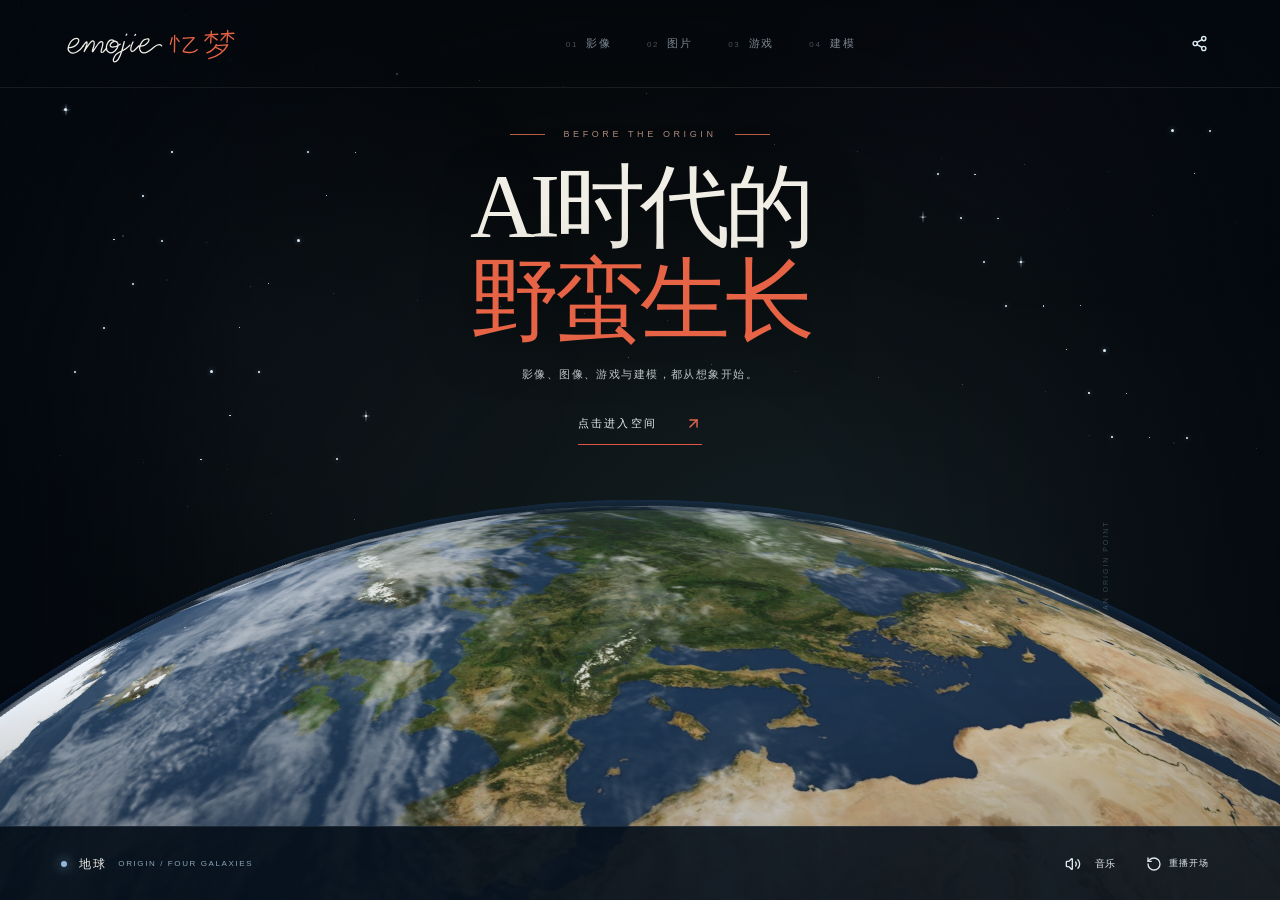
==== commit 9f583d02: "Remove portrait showcase and brighten Earth with a living star field" ====
--- a/index.html
+++ b/index.html
@@ -1,2 +1,2 @@
-<!DOCTYPE html><html lang="zh-CN" class="dark"><head><meta charSet="utf-8"/><meta name="viewport" content="width=device-width, initial-scale=1"/><link rel="stylesheet" href="/_next/static/css/index.CBGRtvCw.css" data-rsc-css-href="/_next/static/css/index.CBGRtvCw.css" data-precedence="vite-rsc/importer-resources"/><link rel="stylesheet" href="/_next/static/css/portfolio.qjavUXpX.css" data-precedence="vite-rsc/client-reference"/><link rel="modulepreload" fetchPriority="low" href="/_next/static/chunks/index-DqX6TQs5.js"/><script src="/_next/static/chunks/rolldown-runtime-C60lm6uB.js" type="module" async=""></script><script src="/_next/static/chunks/framework-D_rUT4EX.js" type="module" async=""></script><link rel="modulepreload" href="/_next/static/chunks/layout-segment-context-BN1YUBNq.js" crossorigin=""/><link rel="modulepreload" href="/_next/static/chunks/portfolio-D5P84R4K.js" crossorigin=""/><title>emojie忆梦 · 创作旅程</title><meta name="description" content="一个关于 AI 影像、互动游戏与视觉实验的个人创作展厅。观看作品，走进想象，点击试玩赛博以撒。"/><link rel="icon" href="/favicon.svg"/><script>Object.assign(((self[Symbol.for("vinext.navigationRuntime")]??={bootstrap:{routeManifest:null},functions:{}}).bootstrap.rsc??={rsc:[]}),{params:{},nav:{"pathname":"/","searchParams":[]}})</script><link rel="modulepreload" href="/_next/static/chunks/index-DqX6TQs5.js" />
-</head><body><main class="dream-journey atlas-root" data-intro="true" data-entered="false" data-galaxy="earth" data-travel="false" style="--galaxy-color:#90b8dc"><div class="atlas-backdrop" aria-hidden="true"><div class="atlas-nebula"></div><i style="left:13%;top:31%;width:2px;height:2px;opacity:0.19"></i><i style="left:80.21%;top:72.72999999999999%;width:1px;height:1px;opacity:0.255"></i><i style="left:47.41999999999999%;top:14.459999999999994%;width:1px;height:1px;opacity:0.32"></i><i style="left:14.629999999999995%;top:56.19%;width:1px;height:1px;opacity:0.385"></i><i style="left:81.83999999999997%;top:97.91999999999999%;width:1px;height:1px;opacity:0.45"></i><i style="left:49.049999999999955%;top:39.64999999999998%;width:1px;height:1px;opacity:0.515"></i><i style="left:16.25999999999999%;top:81.38%;width:1px;height:1px;opacity:0.5800000000000001"></i><i style="left:83.46999999999997%;top:23.109999999999957%;width:1px;height:1px;opacity:0.19"></i><i style="left:50.67999999999995%;top:64.83999999999997%;width:1px;height:1px;opacity:0.255"></i><i style="left:17.889999999999986%;top:6.569999999999993%;width:1px;height:1px;opacity:0.32"></i><i style="left:85.09999999999991%;top:48.299999999999955%;width:1px;height:1px;opacity:0.385"></i><i style="left:52.309999999999945%;top:90.02999999999997%;width:2px;height:2px;opacity:0.45"></i><i style="left:19.519999999999982%;top:31.75999999999999%;width:1px;height:1px;opacity:0.515"></i><i style="left:86.7299999999999%;top:73.49000000000001%;width:1px;height:1px;opacity:0.5800000000000001"></i><i style="left:53.93999999999994%;top:15.219999999999914%;width:1px;height:1px;opacity:0.19"></i><i style="left:21.149999999999864%;top:56.94999999999993%;width:1px;height:1px;opacity:0.255"></i><i style="left:88.3599999999999%;top:98.67999999999995%;width:1px;height:1px;opacity:0.32"></i><i style="left:55.569999999999936%;top:40.40999999999997%;width:1px;height:1px;opacity:0.385"></i><i style="left:22.779999999999973%;top:82.13999999999999%;width:1px;height:1px;opacity:0.45"></i><i style="left:89.98999999999978%;top:23.86999999999989%;width:1px;height:1px;opacity:0.515"></i><i style="left:57.19999999999982%;top:65.59999999999991%;width:1px;height:1px;opacity:0.5800000000000001"></i><i style="left:24.409999999999854%;top:7.329999999999927%;width:1px;height:1px;opacity:0.19"></i><i style="left:91.61999999999989%;top:49.059999999999945%;width:2px;height:2px;opacity:0.255"></i><i style="left:58.82999999999993%;top:90.78999999999996%;width:1px;height:1px;opacity:0.32"></i><i style="left:26.039999999999964%;top:32.51999999999998%;width:1px;height:1px;opacity:0.385"></i><i style="left:93.24999999999977%;top:74.25%;width:1px;height:1px;opacity:0.45"></i><i style="left:60.45999999999981%;top:15.980000000000018%;width:1px;height:1px;opacity:0.515"></i><i style="left:27.669999999999845%;top:57.70999999999981%;width:1px;height:1px;opacity:0.5800000000000001"></i><i style="left:94.87999999999988%;top:99.43999999999983%;width:1px;height:1px;opacity:0.19"></i><i style="left:62.08999999999992%;top:41.169999999999845%;width:1px;height:1px;opacity:0.255"></i><i style="left:29.299999999999727%;top:82.89999999999986%;width:1px;height:1px;opacity:0.32"></i><i style="left:96.50999999999976%;top:24.62999999999988%;width:1px;height:1px;opacity:0.385"></i><i style="left:63.7199999999998%;top:66.3599999999999%;width:1px;height:1px;opacity:0.45"></i><i style="left:30.929999999999836%;top:8.089999999999918%;width:2px;height:2px;opacity:0.515"></i><i style="left:98.13999999999987%;top:49.819999999999936%;width:1px;height:1px;opacity:0.5800000000000001"></i><i style="left:65.34999999999991%;top:91.54999999999995%;width:1px;height:1px;opacity:0.19"></i><i style="left:32.559999999999945%;top:33.27999999999997%;width:1px;height:1px;opacity:0.255"></i><i style="left:99.76999999999998%;top:75.00999999999999%;width:1px;height:1px;opacity:0.32"></i><i style="left:66.97999999999956%;top:16.73999999999978%;width:1px;height:1px;opacity:0.385"></i><i style="left:34.1899999999996%;top:58.4699999999998%;width:1px;height:1px;opacity:0.45"></i><i style="left:1.3999999999996362%;top:0.1999999999998181%;width:1px;height:1px;opacity:0.515"></i><i style="left:68.60999999999967%;top:41.929999999999836%;width:1px;height:1px;opacity:0.5800000000000001"></i><i style="left:35.81999999999971%;top:83.65999999999985%;width:1px;height:1px;opacity:0.19"></i><i style="left:3.0299999999997453%;top:25.389999999999873%;width:1px;height:1px;opacity:0.255"></i><i style="left:70.23999999999978%;top:67.11999999999989%;width:2px;height:2px;opacity:0.32"></i><i style="left:37.44999999999982%;top:8.849999999999909%;width:1px;height:1px;opacity:0.385"></i><i style="left:4.6599999999998545%;top:50.57999999999993%;width:1px;height:1px;opacity:0.45"></i><i style="left:71.86999999999989%;top:92.30999999999995%;width:1px;height:1px;opacity:0.515"></i><i style="left:39.07999999999993%;top:34.039999999999964%;width:1px;height:1px;opacity:0.5800000000000001"></i><i style="left:6.289999999999509%;top:75.76999999999953%;width:1px;height:1px;opacity:0.19"></i><i style="left:73.49999999999955%;top:17.5%;width:1px;height:1px;opacity:0.255"></i><i style="left:40.70999999999958%;top:59.23000000000002%;width:1px;height:1px;opacity:0.32"></i><i style="left:7.919999999999618%;top:0.9600000000000364%;width:1px;height:1px;opacity:0.385"></i><i style="left:75.12999999999965%;top:42.690000000000055%;width:1px;height:1px;opacity:0.45"></i><i style="left:42.33999999999969%;top:84.41999999999962%;width:1px;height:1px;opacity:0.515"></i><i style="left:9.549999999999727%;top:26.149999999999636%;width:2px;height:2px;opacity:0.5800000000000001"></i><i style="left:76.75999999999976%;top:67.87999999999965%;width:1px;height:1px;opacity:0.19"></i><i style="left:43.9699999999998%;top:9.609999999999673%;width:1px;height:1px;opacity:0.255"></i><i style="left:11.179999999999836%;top:51.33999999999969%;width:1px;height:1px;opacity:0.32"></i><i style="left:78.38999999999942%;top:93.06999999999971%;width:1px;height:1px;opacity:0.385"></i><i style="left:45.599999999999454%;top:34.79999999999973%;width:1px;height:1px;opacity:0.45"></i><i style="left:12.80999999999949%;top:76.52999999999975%;width:1px;height:1px;opacity:0.515"></i><i style="left:80.01999999999953%;top:18.259999999999764%;width:1px;height:1px;opacity:0.5800000000000001"></i><i style="left:47.22999999999956%;top:59.98999999999978%;width:1px;height:1px;opacity:0.19"></i><i style="left:14.4399999999996%;top:1.7199999999998%;width:1px;height:1px;opacity:0.255"></i><i style="left:81.64999999999964%;top:43.44999999999982%;width:1px;height:1px;opacity:0.32"></i><i style="left:48.85999999999967%;top:85.17999999999984%;width:2px;height:2px;opacity:0.385"></i><i style="left:16.06999999999971%;top:26.909999999999854%;width:1px;height:1px;opacity:0.45"></i><i style="left:83.27999999999975%;top:68.63999999999987%;width:1px;height:1px;opacity:0.515"></i><i style="left:50.48999999999978%;top:10.36999999999989%;width:1px;height:1px;opacity:0.5800000000000001"></i><i style="left:17.699999999999818%;top:52.09999999999991%;width:1px;height:1px;opacity:0.19"></i><i style="left:84.90999999999985%;top:93.82999999999993%;width:1px;height:1px;opacity:0.255"></i><i style="left:52.11999999999989%;top:35.559999999999945%;width:1px;height:1px;opacity:0.32"></i><i style="left:19.329999999999927%;top:77.28999999999996%;width:1px;height:1px;opacity:0.385"></i><i style="left:86.53999999999996%;top:19.019999999999982%;width:1px;height:1px;opacity:0.45"></i><i style="left:53.74999999999909%;top:60.749999999999545%;width:1px;height:1px;opacity:0.515"></i></div><header class="atlas-header" inert=""><button class="dream-brand atlas-brand" data-cursor="REPLAY" aria-label="重播开屏书写"><svg class="pen-logo" viewBox="0 0 760 200" role="img" aria-label="emojie忆梦"><path d="M30 118 C75 115 86 75 64 78 C42 80 20 119 36 134 C56 151 83 125 93 110" pathLength="1" fill="none" stroke="#f2eee6" stroke-width="5.4" stroke-linecap="round" stroke-linejoin="round" style="--stroke-delay:0.12s;--stroke-duration:0.46s"></path><path d="M93 110 C105 93 112 83 109 104 L98 133 C116 103 135 76 140 94 C144 104 126 139 135 133 C153 105 168 81 176 95 C181 109 157 145 178 135 L193 119" pathLength="1" fill="none" stroke="#f2eee6" stroke-width="5.4" stroke-linecap="round" stroke-linejoin="round" style="--stroke-delay:0.31s;--stroke-duration:0.46s"></path><path d="M223 87 C198 72 182 121 199 134 C218 150 245 119 240 99 C236 85 215 87 208 104 C204 117 226 119 250 102" pathLength="1" fill="none" stroke="#f2eee6" stroke-width="5.4" stroke-linecap="round" stroke-linejoin="round" style="--stroke-delay:0.5s;--stroke-duration:0.46s"></path><path d="M267 91 C260 121 251 166 233 175 C211 185 221 148 246 136 C270 125 282 117 291 106" pathLength="1" fill="none" stroke="#f2eee6" stroke-width="5.4" stroke-linecap="round" stroke-linejoin="round" style="--stroke-delay:0.6900000000000001s;--stroke-duration:0.46s"></path><path d="M275 64 L278 60" pathLength="1" fill="none" stroke="#f2eee6" stroke-width="5.4" stroke-linecap="round" stroke-linejoin="round" style="--stroke-delay:0.88s;--stroke-duration:0.46s"></path><path d="M304 93 C290 121 292 140 308 130 L329 110" pathLength="1" fill="none" stroke="#f2eee6" stroke-width="5.4" stroke-linecap="round" stroke-linejoin="round" style="--stroke-delay:1.0699999999999998s;--stroke-duration:0.46s"></path><path d="M312 65 L315 61" pathLength="1" fill="none" stroke="#f2eee6" stroke-width="5.4" stroke-linecap="round" stroke-linejoin="round" style="--stroke-delay:1.2600000000000002s;--stroke-duration:0.46s"></path><path d="M329 110 C363 115 385 74 362 80 C342 82 323 116 337 133 C352 149 378 128 392 115 C408 102 420 103 425 109" pathLength="1" fill="none" stroke="#f2eee6" stroke-width="5.4" stroke-linecap="round" stroke-linejoin="round" style="--stroke-delay:1.4500000000000002s;--stroke-duration:0.46s"></path><path d="M469 75 L462 103" pathLength="1" fill="none" stroke="#e66345" stroke-width="5.7" stroke-linecap="round" stroke-linejoin="round" style="--stroke-delay:1.65s;--stroke-duration:0.22s"></path><path d="M480 65 L479 135" pathLength="1" fill="none" stroke="#e66345" stroke-width="5.7" stroke-linecap="round" stroke-linejoin="round" style="--stroke-delay:1.7249999999999999s;--stroke-duration:0.22s"></path><path d="M488 77 L499 91" pathLength="1" fill="none" stroke="#e66345" stroke-width="5.7" stroke-linecap="round" stroke-linejoin="round" style="--stroke-delay:1.7999999999999998s;--stroke-duration:0.22s"></path><path d="M516 77 C536 77 549 73 562 75 C546 98 517 117 516 133 C540 142 567 136 575 125" pathLength="1" fill="none" stroke="#e66345" stroke-width="5.7" stroke-linecap="round" stroke-linejoin="round" style="--stroke-delay:1.875s;--stroke-duration:0.22s"></path><path d="M609 64 L662 60" pathLength="1" fill="none" stroke="#e66345" stroke-width="5.7" stroke-linecap="round" stroke-linejoin="round" style="--stroke-delay:1.95s;--stroke-duration:0.22s"></path><path d="M635 47 L632 97" pathLength="1" fill="none" stroke="#e66345" stroke-width="5.7" stroke-linecap="round" stroke-linejoin="round" style="--stroke-delay:2.025s;--stroke-duration:0.22s"></path><path d="M629 66 L608 88" pathLength="1" fill="none" stroke="#e66345" stroke-width="5.7" stroke-linecap="round" stroke-linejoin="round" style="--stroke-delay:2.0999999999999996s;--stroke-duration:0.22s"></path><path d="M638 68 L659 84" pathLength="1" fill="none" stroke="#e66345" stroke-width="5.7" stroke-linecap="round" stroke-linejoin="round" style="--stroke-delay:2.175s;--stroke-duration:0.22s"></path><path d="M677 59 L730 56" pathLength="1" fill="none" stroke="#e66345" stroke-width="5.7" stroke-linecap="round" stroke-linejoin="round" style="--stroke-delay:2.25s;--stroke-duration:0.22s"></path><path d="M704 44 L701 94" pathLength="1" fill="none" stroke="#e66345" stroke-width="5.7" stroke-linecap="round" stroke-linejoin="round" style="--stroke-delay:2.3249999999999997s;--stroke-duration:0.22s"></path><path d="M697 62 L676 85" pathLength="1" fill="none" stroke="#e66345" stroke-width="5.7" stroke-linecap="round" stroke-linejoin="round" style="--stroke-delay:2.4s;--stroke-duration:0.22s"></path><path d="M706 63 L729 81" pathLength="1" fill="none" stroke="#e66345" stroke-width="5.7" stroke-linecap="round" stroke-linejoin="round" style="--stroke-delay:2.4749999999999996s;--stroke-duration:0.22s"></path><path d="M656 104 C649 121 633 133 616 139" pathLength="1" fill="none" stroke="#e66345" stroke-width="5.7" stroke-linecap="round" stroke-linejoin="round" style="--stroke-delay:2.55s;--stroke-duration:0.22s"></path><path d="M651 115 L678 127" pathLength="1" fill="none" stroke="#e66345" stroke-width="5.7" stroke-linecap="round" stroke-linejoin="round" style="--stroke-delay:2.625s;--stroke-duration:0.22s"></path><path d="M655 108 L704 105 C686 139 659 155 624 163" pathLength="1" fill="none" stroke="#e66345" stroke-width="5.7" stroke-linecap="round" stroke-linejoin="round" style="--stroke-delay:2.7s;--stroke-duration:0.22s"></path></svg></button><nav aria-label="四个作品星系"><button data-cursor="ENTER"><small>0<!-- -->1</small>影像</button><button data-cursor="ENTER"><small>0<!-- -->2</small>图片</button><button data-cursor="ENTER"><small>0<!-- -->3</small>游戏</button><button data-cursor="ENTER"><small>0<!-- -->4</small>建模</button></nav><button class="atlas-share" aria-label="分享 emojie忆梦"><svg xmlns="http://www.w3.org/2000/svg" width="17" height="17" viewBox="0 0 24 24" fill="none" stroke="currentColor" stroke-width="2" stroke-linecap="round" stroke-linejoin="round" class="lucide lucide-share2 lucide-share-2" aria-hidden="true"><circle cx="18" cy="5" r="3"></circle><circle cx="6" cy="12" r="3"></circle><circle cx="18" cy="19" r="3"></circle><line x1="8.59" x2="15.42" y1="13.51" y2="17.49"></line><line x1="15.41" x2="8.59" y1="6.51" y2="10.49"></line></svg></button></header><section class="atlas-home" data-visible="true" data-entered="false" aria-label="地球与四个作品星系" inert=""><div class="atlas-earth"><div class="atlas-earth-canvas" aria-hidden="true"></div><div class="atlas-earth-atmosphere"></div><span>THE BLUE PLANET / AN ORIGIN POINT</span></div><div class="atlas-home-copy"><p>BEFORE THE ORIGIN</p><h1><span>AI时代的</span><em>野蛮生长</em></h1><small>影像、图像、游戏与建模，都从想象开始。</small><button data-cursor="EXPLORE">点击进入空间 <svg xmlns="http://www.w3.org/2000/svg" width="17" height="17" viewBox="0 0 24 24" fill="none" stroke="currentColor" stroke-width="2" stroke-linecap="round" stroke-linejoin="round" class="lucide lucide-arrow-up-right" aria-hidden="true"><path d="M7 7h10v10"></path><path d="M7 17 17 7"></path></svg></button></div><div class="atlas-galaxy-field" aria-label="选择星系"><p class="atlas-field-title">SELECT A GALAXY <span>／ 选择一个方向，继续探索</span></p><button class="atlas-galaxy atlas-galaxy-video" data-cursor="01 · ENTER" style="--orb-color:#7ec5ea" aria-label="进入影像星系"><span class="atlas-galaxy-art" aria-hidden="true"><canvas width="320" height="258"></canvas></span><span class="atlas-galaxy-number">0<!-- -->1<!-- --> / 04</span><strong>影像</strong><small>CINEMA</small></button><button class="atlas-galaxy atlas-galaxy-image" data-cursor="02 · ENTER" style="--orb-color:#e2ba91" aria-label="进入图片星系"><span class="atlas-galaxy-art" aria-hidden="true"><canvas width="320" height="258"></canvas></span><span class="atlas-galaxy-number">0<!-- -->2<!-- --> / 04</span><strong>图片</strong><small>IMAGERY</small></button><button class="atlas-galaxy atlas-galaxy-game" data-cursor="03 · ENTER" style="--orb-color:#eaa36e" aria-label="进入游戏星系"><span class="atlas-galaxy-art" aria-hidden="true"><canvas width="320" height="258"></canvas></span><span class="atlas-galaxy-number">0<!-- -->3<!-- --> / 04</span><strong>游戏</strong><small>PLAY</small></button><button class="atlas-galaxy atlas-galaxy-model" data-cursor="04 · ENTER" style="--orb-color:#a5c6ad" aria-label="进入建模星系"><span class="atlas-galaxy-art" aria-hidden="true"><canvas width="320" height="258"></canvas></span><span class="atlas-galaxy-number">0<!-- -->4<!-- --> / 04</span><strong>建模</strong><small>MODELS</small></button></div></section><footer class="atlas-footer" inert=""><div class="atlas-location"><span class="atlas-location-dot"></span><b>地球</b><small>ORIGIN / FOUR GALAXIES</small></div><div class="atlas-footer-tools"><div class="ambient-audio"><button type="button" tabindex="0" data-slot="button" aria-label="关闭背景音乐" aria-pressed="true" class="group/button inline-flex shrink-0 items-center justify-center rounded-lg border border-transparent bg-clip-padding text-sm font-medium whitespace-nowrap transition-all outline-none select-none focus-visible:border-ring focus-visible:ring-3 focus-visible:ring-ring/50 active:not-aria-[haspopup]:translate-y-px disabled:pointer-events-none disabled:opacity-50 aria-invalid:border-destructive aria-invalid:ring-3 aria-invalid:ring-destructive/20 dark:aria-invalid:border-destructive/50 dark:aria-invalid:ring-destructive/40 [&amp;_svg]:pointer-events-none [&amp;_svg]:shrink-0 [&amp;_svg:not([class*=&#x27;size-&#x27;])]:size-4 hover:bg-muted hover:text-foreground aria-expanded:bg-muted aria-expanded:text-foreground dark:hover:bg-muted/50 size-8"><svg xmlns="http://www.w3.org/2000/svg" width="16" height="16" viewBox="0 0 24 24" fill="none" stroke="currentColor" stroke-width="2" stroke-linecap="round" stroke-linejoin="round" class="lucide lucide-volume2 lucide-volume-2" aria-hidden="true"><path d="M11 4.702a.705.705 0 0 0-1.203-.498L6.413 7.587A1.4 1.4 0 0 1 5.416 8H3a1 1 0 0 0-1 1v6a1 1 0 0 0 1 1h2.416a1.4 1.4 0 0 1 .997.413l3.383 3.384A.705.705 0 0 0 11 19.298z"></path><path d="M16 9a5 5 0 0 1 0 6"></path><path d="M19.364 18.364a9 9 0 0 0 0-12.728"></path></svg></button><button type="button" tabindex="0" data-slot="button" aria-expanded="false" class="group/button inline-flex shrink-0 items-center justify-center rounded-lg border border-transparent bg-clip-padding text-sm font-medium whitespace-nowrap transition-all outline-none select-none focus-visible:border-ring focus-visible:ring-3 focus-visible:ring-ring/50 active:not-aria-[haspopup]:translate-y-px disabled:pointer-events-none disabled:opacity-50 aria-invalid:border-destructive aria-invalid:ring-3 aria-invalid:ring-destructive/20 dark:aria-invalid:border-destructive/50 dark:aria-invalid:ring-destructive/40 [&amp;_svg]:pointer-events-none [&amp;_svg]:shrink-0 [&amp;_svg:not([class*=&#x27;size-&#x27;])]:size-4 hover:bg-muted hover:text-foreground aria-expanded:bg-muted aria-expanded:text-foreground dark:hover:bg-muted/50 h-8 gap-1.5 px-2.5 has-data-[icon=inline-end]:pr-2 has-data-[icon=inline-start]:pl-2 audio-settings">音乐</button></div><button aria-label="重播开场动画" data-cursor="REPLAY"><svg xmlns="http://www.w3.org/2000/svg" width="16" height="16" viewBox="0 0 24 24" fill="none" stroke="currentColor" stroke-width="2" stroke-linecap="round" stroke-linejoin="round" class="lucide lucide-rotate-ccw" aria-hidden="true"><path d="M3 12a9 9 0 1 0 9-9 9.75 9.75 0 0 0-6.74 2.74L3 8"></path><path d="M3 3v5h5"></path></svg><span>重播开场</span></button></div></footer><div class="atlas-warp" aria-hidden="true"><i></i><i></i><i></i></div><div class="dream-opening origin-opening" role="status" aria-label="emojie忆梦书写开场"><div class="opening-meta"><span>AN INDEPENDENT CREATIVE WORLD</span><span>2026 / ENTER THE DREAM</span></div><div class="origin-signature pen-signature"><svg class="pen-logo pen-logo-writing" viewBox="0 0 760 200" role="img" aria-label="emojie忆梦"><path d="M30 118 C75 115 86 75 64 78 C42 80 20 119 36 134 C56 151 83 125 93 110" pathLength="1" fill="none" stroke="#f2eee6" stroke-width="5.4" stroke-linecap="round" stroke-linejoin="round" style="--stroke-delay:0.12s;--stroke-duration:0.46s"></path><path d="M93 110 C105 93 112 83 109 104 L98 133 C116 103 135 76 140 94 C144 104 126 139 135 133 C153 105 168 81 176 95 C181 109 157 145 178 135 L193 119" pathLength="1" fill="none" stroke="#f2eee6" stroke-width="5.4" stroke-linecap="round" stroke-linejoin="round" style="--stroke-delay:0.31s;--stroke-duration:0.46s"></path><path d="M223 87 C198 72 182 121 199 134 C218 150 245 119 240 99 C236 85 215 87 208 104 C204 117 226 119 250 102" pathLength="1" fill="none" stroke="#f2eee6" stroke-width="5.4" stroke-linecap="round" stroke-linejoin="round" style="--stroke-delay:0.5s;--stroke-duration:0.46s"></path><path d="M267 91 C260 121 251 166 233 175 C211 185 221 148 246 136 C270 125 282 117 291 106" pathLength="1" fill="none" stroke="#f2eee6" stroke-width="5.4" stroke-linecap="round" stroke-linejoin="round" style="--stroke-delay:0.6900000000000001s;--stroke-duration:0.46s"></path><path d="M275 64 L278 60" pathLength="1" fill="none" stroke="#f2eee6" stroke-width="5.4" stroke-linecap="round" stroke-linejoin="round" style="--stroke-delay:0.88s;--stroke-duration:0.46s"></path><path d="M304 93 C290 121 292 140 308 130 L329 110" pathLength="1" fill="none" stroke="#f2eee6" stroke-width="5.4" stroke-linecap="round" stroke-linejoin="round" style="--stroke-delay:1.0699999999999998s;--stroke-duration:0.46s"></path><path d="M312 65 L315 61" pathLength="1" fill="none" stroke="#f2eee6" stroke-width="5.4" stroke-linecap="round" stroke-linejoin="round" style="--stroke-delay:1.2600000000000002s;--stroke-duration:0.46s"></path><path d="M329 110 C363 115 385 74 362 80 C342 82 323 116 337 133 C352 149 378 128 392 115 C408 102 420 103 425 109" pathLength="1" fill="none" stroke="#f2eee6" stroke-width="5.4" stroke-linecap="round" stroke-linejoin="round" style="--stroke-delay:1.4500000000000002s;--stroke-duration:0.46s"></path><path d="M469 75 L462 103" pathLength="1" fill="none" stroke="#e66345" stroke-width="5.7" stroke-linecap="round" stroke-linejoin="round" style="--stroke-delay:1.65s;--stroke-duration:0.22s"></path><path d="M480 65 L479 135" pathLength="1" fill="none" stroke="#e66345" stroke-width="5.7" stroke-linecap="round" stroke-linejoin="round" style="--stroke-delay:1.7249999999999999s;--stroke-duration:0.22s"></path><path d="M488 77 L499 91" pathLength="1" fill="none" stroke="#e66345" stroke-width="5.7" stroke-linecap="round" stroke-linejoin="round" style="--stroke-delay:1.7999999999999998s;--stroke-duration:0.22s"></path><path d="M516 77 C536 77 549 73 562 75 C546 98 517 117 516 133 C540 142 567 136 575 125" pathLength="1" fill="none" stroke="#e66345" stroke-width="5.7" stroke-linecap="round" stroke-linejoin="round" style="--stroke-delay:1.875s;--stroke-duration:0.22s"></path><path d="M609 64 L662 60" pathLength="1" fill="none" stroke="#e66345" stroke-width="5.7" stroke-linecap="round" stroke-linejoin="round" style="--stroke-delay:1.95s;--stroke-duration:0.22s"></path><path d="M635 47 L632 97" pathLength="1" fill="none" stroke="#e66345" stroke-width="5.7" stroke-linecap="round" stroke-linejoin="round" style="--stroke-delay:2.025s;--stroke-duration:0.22s"></path><path d="M629 66 L608 88" pathLength="1" fill="none" stroke="#e66345" stroke-width="5.7" stroke-linecap="round" stroke-linejoin="round" style="--stroke-delay:2.0999999999999996s;--stroke-duration:0.22s"></path><path d="M638 68 L659 84" pathLength="1" fill="none" stroke="#e66345" stroke-width="5.7" stroke-linecap="round" stroke-linejoin="round" style="--stroke-delay:2.175s;--stroke-duration:0.22s"></path><path d="M677 59 L730 56" pathLength="1" fill="none" stroke="#e66345" stroke-width="5.7" stroke-linecap="round" stroke-linejoin="round" style="--stroke-delay:2.25s;--stroke-duration:0.22s"></path><path d="M704 44 L701 94" pathLength="1" fill="none" stroke="#e66345" stroke-width="5.7" stroke-linecap="round" stroke-linejoin="round" style="--stroke-delay:2.3249999999999997s;--stroke-duration:0.22s"></path><path d="M697 62 L676 85" pathLength="1" fill="none" stroke="#e66345" stroke-width="5.7" stroke-linecap="round" stroke-linejoin="round" style="--stroke-delay:2.4s;--stroke-duration:0.22s"></path><path d="M706 63 L729 81" pathLength="1" fill="none" stroke="#e66345" stroke-width="5.7" stroke-linecap="round" stroke-linejoin="round" style="--stroke-delay:2.4749999999999996s;--stroke-duration:0.22s"></path><path d="M656 104 C649 121 633 133 616 139" pathLength="1" fill="none" stroke="#e66345" stroke-width="5.7" stroke-linecap="round" stroke-linejoin="round" style="--stroke-delay:2.55s;--stroke-duration:0.22s"></path><path d="M651 115 L678 127" pathLength="1" fill="none" stroke="#e66345" stroke-width="5.7" stroke-linecap="round" stroke-linejoin="round" style="--stroke-delay:2.625s;--stroke-duration:0.22s"></path><path d="M655 108 L704 105 C686 139 659 155 624 163" pathLength="1" fill="none" stroke="#e66345" stroke-width="5.7" stroke-linecap="round" stroke-linejoin="round" style="--stroke-delay:2.7s;--stroke-duration:0.22s"></path></svg></div><div class="opening-bottom"><span>IMAGINATION IS TAKING SHAPE.</span><span class="opening-meter"></span></div></div></main><script type="module" src="/_next/static/chunks/index-DqX6TQs5.js" id="_R_" async=""></script><script>((self[Symbol.for("vinext.navigationRuntime")]??={bootstrap:{routeManifest:null},functions:{}}).bootstrap.rsc??={rsc:[]}).rsc.push("0:{\"page:/\":\"$L1\",\"layout:/\":\"$L2\",\"route:/\":\"$L3\",\"__route\":\"route:/\",\"__interceptionContext\":null,\"__layoutIds\":[\"layout:/\"],\"__rootLayout\":\"/\",\"__bfcacheSegmentIdentities\":{\"layout:/\":\"[\\\"layout\\\",\\\"layout:/\\\",\\\"root-boundary:/\\\",\\\"\\\"]\",\"page:/\":\"[\\\"page\\\",\\\"page:/\\\",\\\"root-boundary:/\\\",\\\"\\\"]\"},\"__srcPage\":[\"page\"],\"__layoutFlags\":{\"layout:/\":\"s\"},\"__artifactCompatibility\":{\"schemaVersion\":1,\"graphVersion\":\"app-route-graph:1177fd80f83fa7b0\",\"deploymentVersion\":\"ef7fb35b-cdc0-4c92-b17b-ae02b7c8c7b5\",\"appElementsSchemaVersion\":1,\"rscPayloadSchemaVersion\":1,\"rootBoundaryId\":\"/\",\"renderEpoch\":null}}\n")</script><script>((self[Symbol.for("vinext.navigationRuntime")]??={bootstrap:{routeManifest:null},functions:{}}).bootstrap.rsc??={rsc:[]}).rsc.push("4:I[\"8c0f216c4604\",[],\"Children\",1]\n")</script><script>((self[Symbol.for("vinext.navigationRuntime")]??={bootstrap:{routeManifest:null},functions:{}}).bootstrap.rsc??={rsc:[]}).rsc.push("5:I[\"593f344dc510\",[],\"GlobalErrorBoundary\",1]\n")</script><script>((self[Symbol.for("vinext.navigationRuntime")]??={bootstrap:{routeManifest:null},functions:{}}).bootstrap.rsc??={rsc:[]}).rsc.push("6:I[\"0b874ad30386\",[],\"default\",1]\n")</script><script>((self[Symbol.for("vinext.navigationRuntime")]??={bootstrap:{routeManifest:null},functions:{}}).bootstrap.rsc??={rsc:[]}).rsc.push("7:I[\"593f344dc510\",[],\"ErrorBoundary\",1]\n")</script><script>((self[Symbol.for("vinext.navigationRuntime")]??={bootstrap:{routeManifest:null},functions:{}}).bootstrap.rsc??={rsc:[]}).rsc.push("8:I[\"15c18cfaeeff\",[],\"LayoutSegmentProvider\",1]\n")</script><script>((self[Symbol.for("vinext.navigationRuntime")]??={bootstrap:{routeManifest:null},functions:{}}).bootstrap.rsc??={rsc:[]}).rsc.push("9:I[\"8c0f216c4604\",[],\"Slot\",1]\n")</script><script>((self[Symbol.for("vinext.navigationRuntime")]??={bootstrap:{routeManifest:null},functions:{}}).bootstrap.rsc??={rsc:[]}).rsc.push("a:I[\"593f344dc510\",[],\"NotFoundBoundary\",1]\n")</script><script>((self[Symbol.for("vinext.navigationRuntime")]??={bootstrap:{routeManifest:null},functions:{}}).bootstrap.rsc??={rsc:[]}).rsc.push("b:I[\"9276801271d6\",[],\"AppRouterScrollTarget\",1]\n")</script><script>((self[Symbol.for("vinext.navigationRuntime")]??={bootstrap:{routeManifest:null},functions:{}}).bootstrap.rsc??={rsc:[]}).rsc.push("c:I[\"593f344dc510\",[],\"RedirectBoundary\",1]\n")</script><script>((self[Symbol.for("vinext.navigationRuntime")]??={bootstrap:{routeManifest:null},functions:{}}).bootstrap.rsc??={rsc:[]}).rsc.push(":HL[\"/_next/static/css/index.CBGRtvCw.css\",\"style\"     ]\n")</script><script>((self[Symbol.for("vinext.navigationRuntime")]??={bootstrap:{routeManifest:null},functions:{}}).bootstrap.rsc??={rsc:[]}).rsc.push("2:[[[\"$\",\"link\",\"css:/_next/static/css/index.CBGRtvCw.css\",{\"rel\":\"stylesheet\",\"precedence\":\"vite-rsc/importer-resources\",\"href\":\"/_next/static/css/index.CBGRtvCw.css\",\"data-rsc-css-href\":\"/_next/static/css/index.CBGRtvCw.css\"}],\"$undefined\"],[\"$\",\"html\",null,{\"lang\":\"zh-CN\",\"className\":\"dark\",\"children\":[\"$\",\"body\",null,{\"children\":[\"$\",\"$L4\",null,{}]}]}]]\n")</script><script>((self[Symbol.for("vinext.navigationRuntime")]??={bootstrap:{routeManifest:null},functions:{}}).bootstrap.rsc??={rsc:[]}).rsc.push("3:[[[\"$\",\"meta\",null,{\"charSet\":\"utf-8\"}],[[\"$\",\"title\",\"0\",{\"children\":\"emojie忆梦 · 创作旅程\"}],[\"$\",\"meta\",\"1\",{\"name\":\"description\",\"content\":\"一个关于 AI 影像、互动游戏与视觉实验的个人创作展厅。观看作品，走进想象，点击试玩赛博以撒。\"}],[\"$\",\"link\",\"2\",{\"data-vinext-streamed-icon\":\"$undefined\",\"rel\":\"icon\",\"href\":\"/favicon.svg\",\"type\":\"$undefined\",\"sizes\":\"$undefined\",\"color\":\"$undefined\",\"media\":\"$undefined\",\"fetchPriority\":\"$undefined\"}]],[[\"$\",\"meta\",\"0\",{\"name\":\"viewport\",\"content\":\"width=device-width, initial-scale=1\"}]]],[\"$\",\"$L5\",null,{\"fallback\":\"$6\",\"children\":[\"$\",\"$L7\",null,{\"fallback\":\"$6\",\"children\":[\"$\",\"$L8\",null,{\"providerId\":\"layout:/\",\"segmentMap\":{\"children\":[]},\"children\":[\"$\",\"$L9\",null,{\"id\":\"layout:/\",\"parallelSlots\":\"$undefined\",\"children\":[\"$\",\"$La\",null,{\"resetKey\":\"\",\"fallback\":[[\"$\",\"title\",null,{\"children\":\"404: This page could not be found.\"}],[\"$\",\"div\",null,{\"style\":{\"fontFamily\":\"system-ui,\\\"Segoe UI\\\",Roboto,Helvetica,Arial,sans-serif,\\\"Apple Color Emoji\\\",\\\"Segoe UI Emoji\\\"\",\"height\":\"100vh\",\"textAlign\":\"center\",\"display\":\"flex\",\"flexDirection\":\"column\",\"alignItems\":\"center\",\"justifyContent\":\"center\"},\"children\":[\"$\",\"div\",null,{\"children\":[[\"$\",\"style\",null,{\"dangerouslySetInnerHTML\":{\"__html\":\"body{color:#000;background:#fff;margin:0}.next-error-h1{border-right:1px solid rgba(0,0,0,.3)}@media (prefers-color-scheme:dark){body{color:#fff;background:#000}.next-error-h1{border-right:1px solid rgba(255,255,255,.3)}}\"}}],[\"$\",\"h1\",null,{\"className\":\"next-error-h1\",\"style\":{\"display\":\"inline-block\",\"margin\":\"0 20px 0 0\",\"padding\":\"0 23px 0 0\",\"fontSize\":24,\"fontWeight\":500,\"verticalAlign\":\"top\",\"lineHeight\":\"49px\"},\"children\":404}],[\"$\",\"div\",null,{\"style\":{\"display\":\"inline-block\"},\"children\":[\"$\",\"h2\",null,{\"style\":{\"fontSize\":14,\"fontWeight\":400,\"lineHeight\":\"49px\",\"margin\":0},\"children\":\"This page could not be found.\"}]}]]}]}]],\"children\":[\"$\",\"$Lb\",null,{\"children\":[\"$\",\"$Lc\",null,{\"children\":[[\"$\",\"$L8\",null,{\"providerId\":\"page:/\",\"segmentMap\":{\"children\":[\"__PAGE__\"]},\"children\":[\"$\",\"$L9\",null,{\"id\":\"page:/\"}]}],null]}]}]}]}]}]}]}],null,null]\n")</script><script>((self[Symbol.for("vinext.navigationRuntime")]??={bootstrap:{routeManifest:null},functions:{}}).bootstrap.rsc??={rsc:[]}).rsc.push("d:I[\"1652c0e865f9\",[],\"default\",1]\n")</script><script>((self[Symbol.for("vinext.navigationRuntime")]??={bootstrap:{routeManifest:null},functions:{}}).bootstrap.rsc??={rsc:[]}).rsc.push("1:[\"$\",\"$Ld\",null,{}]\n")</script><script>Object.assign(((self[Symbol.for("vinext.navigationRuntime")]??={bootstrap:{routeManifest:null},functions:{}}).bootstrap.rsc??={rsc:[]}),{"initialCacheKind":"static"});((self[Symbol.for("vinext.navigationRuntime")]??={bootstrap:{routeManifest:null},functions:{}}).bootstrap.rsc??={rsc:[]}).done=true</script></body></html>+<!DOCTYPE html><html lang="zh-CN" class="dark"><head><meta charSet="utf-8"/><meta name="viewport" content="width=device-width, initial-scale=1"/><link rel="stylesheet" href="/_next/static/css/index.BEovrZ3h.css" data-rsc-css-href="/_next/static/css/index.BEovrZ3h.css" data-precedence="vite-rsc/importer-resources"/><link rel="stylesheet" href="/_next/static/css/portfolio.qjavUXpX.css" data-precedence="vite-rsc/client-reference"/><link rel="modulepreload" fetchPriority="low" href="/_next/static/chunks/index-CtMsr-Sz.js"/><script src="/_next/static/chunks/rolldown-runtime-C60lm6uB.js" type="module" async=""></script><script src="/_next/static/chunks/framework-D_rUT4EX.js" type="module" async=""></script><link rel="modulepreload" href="/_next/static/chunks/layout-segment-context-C8h96Bme.js" crossorigin=""/><link rel="modulepreload" href="/_next/static/chunks/portfolio-R685Jzvs.js" crossorigin=""/><title>emojie忆梦 · 创作旅程</title><meta name="description" content="一个关于 AI 影像、互动游戏与视觉实验的个人创作展厅。观看作品，走进想象，点击试玩赛博以撒。"/><link rel="icon" href="/favicon.svg"/><script>Object.assign(((self[Symbol.for("vinext.navigationRuntime")]??={bootstrap:{routeManifest:null},functions:{}}).bootstrap.rsc??={rsc:[]}),{params:{},nav:{"pathname":"/","searchParams":[]}})</script><link rel="modulepreload" href="/_next/static/chunks/index-CtMsr-Sz.js" />
+</head><body><main class="dream-journey atlas-root" data-intro="true" data-entered="false" data-galaxy="earth" data-travel="false" style="--galaxy-color:#90b8dc"><div class="atlas-backdrop" aria-hidden="true"><div class="atlas-nebula"></div><i style="left:13%;top:31%;width:2px;height:2px;opacity:0.19"></i><i style="left:80.21%;top:72.72999999999999%;width:1px;height:1px;opacity:0.255"></i><i style="left:47.41999999999999%;top:14.459999999999994%;width:1px;height:1px;opacity:0.32"></i><i style="left:14.629999999999995%;top:56.19%;width:1px;height:1px;opacity:0.385"></i><i style="left:81.83999999999997%;top:97.91999999999999%;width:1px;height:1px;opacity:0.45"></i><i style="left:49.049999999999955%;top:39.64999999999998%;width:1px;height:1px;opacity:0.515"></i><i style="left:16.25999999999999%;top:81.38%;width:1px;height:1px;opacity:0.5800000000000001"></i><i style="left:83.46999999999997%;top:23.109999999999957%;width:1px;height:1px;opacity:0.19"></i><i style="left:50.67999999999995%;top:64.83999999999997%;width:1px;height:1px;opacity:0.255"></i><i style="left:17.889999999999986%;top:6.569999999999993%;width:1px;height:1px;opacity:0.32"></i><i style="left:85.09999999999991%;top:48.299999999999955%;width:1px;height:1px;opacity:0.385"></i><i style="left:52.309999999999945%;top:90.02999999999997%;width:2px;height:2px;opacity:0.45"></i><i style="left:19.519999999999982%;top:31.75999999999999%;width:1px;height:1px;opacity:0.515"></i><i style="left:86.7299999999999%;top:73.49000000000001%;width:1px;height:1px;opacity:0.5800000000000001"></i><i style="left:53.93999999999994%;top:15.219999999999914%;width:1px;height:1px;opacity:0.19"></i><i style="left:21.149999999999864%;top:56.94999999999993%;width:1px;height:1px;opacity:0.255"></i><i style="left:88.3599999999999%;top:98.67999999999995%;width:1px;height:1px;opacity:0.32"></i><i style="left:55.569999999999936%;top:40.40999999999997%;width:1px;height:1px;opacity:0.385"></i><i style="left:22.779999999999973%;top:82.13999999999999%;width:1px;height:1px;opacity:0.45"></i><i style="left:89.98999999999978%;top:23.86999999999989%;width:1px;height:1px;opacity:0.515"></i><i style="left:57.19999999999982%;top:65.59999999999991%;width:1px;height:1px;opacity:0.5800000000000001"></i><i style="left:24.409999999999854%;top:7.329999999999927%;width:1px;height:1px;opacity:0.19"></i><i style="left:91.61999999999989%;top:49.059999999999945%;width:2px;height:2px;opacity:0.255"></i><i style="left:58.82999999999993%;top:90.78999999999996%;width:1px;height:1px;opacity:0.32"></i><i style="left:26.039999999999964%;top:32.51999999999998%;width:1px;height:1px;opacity:0.385"></i><i style="left:93.24999999999977%;top:74.25%;width:1px;height:1px;opacity:0.45"></i><i style="left:60.45999999999981%;top:15.980000000000018%;width:1px;height:1px;opacity:0.515"></i><i style="left:27.669999999999845%;top:57.70999999999981%;width:1px;height:1px;opacity:0.5800000000000001"></i><i style="left:94.87999999999988%;top:99.43999999999983%;width:1px;height:1px;opacity:0.19"></i><i style="left:62.08999999999992%;top:41.169999999999845%;width:1px;height:1px;opacity:0.255"></i><i style="left:29.299999999999727%;top:82.89999999999986%;width:1px;height:1px;opacity:0.32"></i><i style="left:96.50999999999976%;top:24.62999999999988%;width:1px;height:1px;opacity:0.385"></i><i style="left:63.7199999999998%;top:66.3599999999999%;width:1px;height:1px;opacity:0.45"></i><i style="left:30.929999999999836%;top:8.089999999999918%;width:2px;height:2px;opacity:0.515"></i><i style="left:98.13999999999987%;top:49.819999999999936%;width:1px;height:1px;opacity:0.5800000000000001"></i><i style="left:65.34999999999991%;top:91.54999999999995%;width:1px;height:1px;opacity:0.19"></i><i style="left:32.559999999999945%;top:33.27999999999997%;width:1px;height:1px;opacity:0.255"></i><i style="left:99.76999999999998%;top:75.00999999999999%;width:1px;height:1px;opacity:0.32"></i><i style="left:66.97999999999956%;top:16.73999999999978%;width:1px;height:1px;opacity:0.385"></i><i style="left:34.1899999999996%;top:58.4699999999998%;width:1px;height:1px;opacity:0.45"></i><i style="left:1.3999999999996362%;top:0.1999999999998181%;width:1px;height:1px;opacity:0.515"></i><i style="left:68.60999999999967%;top:41.929999999999836%;width:1px;height:1px;opacity:0.5800000000000001"></i><i style="left:35.81999999999971%;top:83.65999999999985%;width:1px;height:1px;opacity:0.19"></i><i style="left:3.0299999999997453%;top:25.389999999999873%;width:1px;height:1px;opacity:0.255"></i><i style="left:70.23999999999978%;top:67.11999999999989%;width:2px;height:2px;opacity:0.32"></i><i style="left:37.44999999999982%;top:8.849999999999909%;width:1px;height:1px;opacity:0.385"></i><i style="left:4.6599999999998545%;top:50.57999999999993%;width:1px;height:1px;opacity:0.45"></i><i style="left:71.86999999999989%;top:92.30999999999995%;width:1px;height:1px;opacity:0.515"></i><i style="left:39.07999999999993%;top:34.039999999999964%;width:1px;height:1px;opacity:0.5800000000000001"></i><i style="left:6.289999999999509%;top:75.76999999999953%;width:1px;height:1px;opacity:0.19"></i><i style="left:73.49999999999955%;top:17.5%;width:1px;height:1px;opacity:0.255"></i><i style="left:40.70999999999958%;top:59.23000000000002%;width:1px;height:1px;opacity:0.32"></i><i style="left:7.919999999999618%;top:0.9600000000000364%;width:1px;height:1px;opacity:0.385"></i><i style="left:75.12999999999965%;top:42.690000000000055%;width:1px;height:1px;opacity:0.45"></i><i style="left:42.33999999999969%;top:84.41999999999962%;width:1px;height:1px;opacity:0.515"></i><i style="left:9.549999999999727%;top:26.149999999999636%;width:2px;height:2px;opacity:0.5800000000000001"></i><i style="left:76.75999999999976%;top:67.87999999999965%;width:1px;height:1px;opacity:0.19"></i><i style="left:43.9699999999998%;top:9.609999999999673%;width:1px;height:1px;opacity:0.255"></i><i style="left:11.179999999999836%;top:51.33999999999969%;width:1px;height:1px;opacity:0.32"></i><i style="left:78.38999999999942%;top:93.06999999999971%;width:1px;height:1px;opacity:0.385"></i><i style="left:45.599999999999454%;top:34.79999999999973%;width:1px;height:1px;opacity:0.45"></i><i style="left:12.80999999999949%;top:76.52999999999975%;width:1px;height:1px;opacity:0.515"></i><i style="left:80.01999999999953%;top:18.259999999999764%;width:1px;height:1px;opacity:0.5800000000000001"></i><i style="left:47.22999999999956%;top:59.98999999999978%;width:1px;height:1px;opacity:0.19"></i><i style="left:14.4399999999996%;top:1.7199999999998%;width:1px;height:1px;opacity:0.255"></i><i style="left:81.64999999999964%;top:43.44999999999982%;width:1px;height:1px;opacity:0.32"></i><i style="left:48.85999999999967%;top:85.17999999999984%;width:2px;height:2px;opacity:0.385"></i><i style="left:16.06999999999971%;top:26.909999999999854%;width:1px;height:1px;opacity:0.45"></i><i style="left:83.27999999999975%;top:68.63999999999987%;width:1px;height:1px;opacity:0.515"></i><i style="left:50.48999999999978%;top:10.36999999999989%;width:1px;height:1px;opacity:0.5800000000000001"></i><i style="left:17.699999999999818%;top:52.09999999999991%;width:1px;height:1px;opacity:0.19"></i><i style="left:84.90999999999985%;top:93.82999999999993%;width:1px;height:1px;opacity:0.255"></i><i style="left:52.11999999999989%;top:35.559999999999945%;width:1px;height:1px;opacity:0.32"></i><i style="left:19.329999999999927%;top:77.28999999999996%;width:1px;height:1px;opacity:0.385"></i><i style="left:86.53999999999996%;top:19.019999999999982%;width:1px;height:1px;opacity:0.45"></i><i style="left:53.74999999999909%;top:60.749999999999545%;width:1px;height:1px;opacity:0.515"></i><div class="atlas-sky" data-active="false"><span class="atlas-sky-star atlas-sky-glint" style="left:5%;top:12%;width:3px;height:3px;animation-delay:0s;animation-duration:5s"></span><span class="atlas-sky-star" style="left:76.13%;top:19.31%;width:1.5px;height:1.5px;animation-delay:-1s;animation-duration:6s"></span><span class="atlas-sky-star" style="left:12.58%;top:26.619999999999997%;width:2px;height:2px;animation-delay:-2s;animation-duration:7s"></span><span class="atlas-sky-star" style="left:84.39%;top:33.93%;width:1px;height:1px;animation-delay:-3s;animation-duration:8s"></span><span class="atlas-sky-star" style="left:20.16%;top:41.239999999999995%;width:1.5px;height:1.5px;animation-delay:-4s;animation-duration:9s"></span><span class="atlas-sky-star" style="left:92.65%;top:48.55%;width:2px;height:2px;animation-delay:-5s;animation-duration:5s"></span><span class="atlas-sky-star" style="left:27.740000000000002%;top:16.86%;width:1px;height:1px;animation-delay:-6s;animation-duration:6s"></span><span class="atlas-sky-star" style="left:77.91%;top:24.169999999999995%;width:1.5px;height:1.5px;animation-delay:-7s;animation-duration:7s"></span><span class="atlas-sky-star" style="left:10.32%;top:31.479999999999997%;width:2px;height:2px;animation-delay:0s;animation-duration:8s"></span><span class="atlas-sky-star" style="left:86.17%;top:38.78999999999999%;width:3px;height:3px;animation-delay:-1s;animation-duration:9s"></span><span class="atlas-sky-star" style="left:17.9%;top:46.099999999999994%;width:1.5px;height:1.5px;animation-delay:-2s;animation-duration:5s"></span><span class="atlas-sky-star" style="left:94.43%;top:14.409999999999997%;width:2px;height:2px;animation-delay:-3s;animation-duration:6s"></span><span class="atlas-sky-star" style="left:25.480000000000004%;top:21.72%;width:1px;height:1px;animation-delay:-4s;animation-duration:7s"></span><span class="atlas-sky-star atlas-sky-glint" style="left:79.69%;top:29.03%;width:1.5px;height:1.5px;animation-delay:-5s;animation-duration:8s"></span><span class="atlas-sky-star" style="left:8.060000000000002%;top:36.33999999999999%;width:2px;height:2px;animation-delay:-6s;animation-duration:9s"></span><span class="atlas-sky-star" style="left:87.94999999999999%;top:43.64999999999999%;width:1px;height:1px;animation-delay:-7s;animation-duration:5s"></span><span class="atlas-sky-star" style="left:15.64%;top:50.959999999999994%;width:1.5px;height:1.5px;animation-delay:0s;animation-duration:6s"></span><span class="atlas-sky-star" style="left:73.21%;top:19.269999999999996%;width:2px;height:2px;animation-delay:-1s;animation-duration:7s"></span><span class="atlas-sky-star" style="left:23.22%;top:26.579999999999984%;width:3px;height:3px;animation-delay:-2s;animation-duration:8s"></span><span class="atlas-sky-star" style="left:81.47%;top:33.889999999999986%;width:1.5px;height:1.5px;animation-delay:-3s;animation-duration:9s"></span><span class="atlas-sky-star" style="left:5.799999999999997%;top:41.19999999999999%;width:2px;height:2px;animation-delay:-4s;animation-duration:5s"></span><span class="atlas-sky-star" style="left:89.73%;top:48.50999999999999%;width:1px;height:1px;animation-delay:-5s;animation-duration:6s"></span><span class="atlas-sky-star" style="left:13.379999999999995%;top:16.819999999999993%;width:1.5px;height:1.5px;animation-delay:-6s;animation-duration:7s"></span><span class="atlas-sky-star" style="left:74.99%;top:24.129999999999995%;width:2px;height:2px;animation-delay:-7s;animation-duration:8s"></span><span class="atlas-sky-star" style="left:20.960000000000008%;top:31.439999999999998%;width:1px;height:1px;animation-delay:0s;animation-duration:9s"></span><span class="atlas-sky-star" style="left:83.25%;top:38.75%;width:1.5px;height:1.5px;animation-delay:-1s;animation-duration:5s"></span><span class="atlas-sky-star atlas-sky-glint" style="left:28.540000000000006%;top:46.06%;width:2px;height:2px;animation-delay:-2s;animation-duration:6s"></span><span class="atlas-sky-star" style="left:91.50999999999999%;top:14.369999999999976%;width:3px;height:3px;animation-delay:-3s;animation-duration:7s"></span><span class="atlas-sky-star" style="left:11.120000000000005%;top:21.67999999999998%;width:1.5px;height:1.5px;animation-delay:-4s;animation-duration:8s"></span><span class="atlas-sky-star" style="left:76.77%;top:28.98999999999998%;width:2px;height:2px;animation-delay:-5s;animation-duration:9s"></span><span class="atlas-sky-star" style="left:18.700000000000003%;top:36.29999999999998%;width:1px;height:1px;animation-delay:-6s;animation-duration:5s"></span><span class="atlas-sky-star" style="left:85.03%;top:43.609999999999985%;width:1.5px;height:1.5px;animation-delay:-7s;animation-duration:6s"></span><span class="atlas-sky-star" style="left:26.28%;top:50.91999999999999%;width:2px;height:2px;animation-delay:0s;animation-duration:7s"></span><span class="atlas-sky-star" style="left:93.28999999999999%;top:19.22999999999999%;width:1px;height:1px;animation-delay:-1s;animation-duration:8s"></span><span class="atlas-sky-star" style="left:8.860000000000014%;top:26.539999999999992%;width:1.5px;height:1.5px;animation-delay:-2s;animation-duration:9s"></span><span class="atlas-sky-star" style="left:78.54999999999998%;top:33.849999999999994%;width:2px;height:2px;animation-delay:-3s;animation-duration:5s"></span><span class="atlas-sky-star" style="left:16.439999999999998%;top:41.15999999999997%;width:3px;height:3px;animation-delay:-4s;animation-duration:6s"></span><span class="atlas-sky-star" style="left:86.81%;top:48.46999999999997%;width:1.5px;height:1.5px;animation-delay:-5s;animation-duration:7s"></span><span class="atlas-sky-star" style="left:24.02000000000001%;top:16.779999999999973%;width:2px;height:2px;animation-delay:-6s;animation-duration:8s"></span><span class="atlas-sky-star atlas-sky-glint" style="left:72.07%;top:24.089999999999975%;width:1px;height:1px;animation-delay:-7s;animation-duration:9s"></span><span class="atlas-meteor atlas-meteor-one"></span><span class="atlas-meteor atlas-meteor-two"></span><span class="atlas-meteor atlas-meteor-three"></span></div></div><header class="atlas-header" inert=""><button class="dream-brand atlas-brand" data-cursor="REPLAY" aria-label="重播开屏书写"><svg class="pen-logo" viewBox="0 0 760 200" role="img" aria-label="emojie忆梦"><path d="M30 118 C75 115 86 75 64 78 C42 80 20 119 36 134 C56 151 83 125 93 110" pathLength="1" fill="none" stroke="#f2eee6" stroke-width="5.4" stroke-linecap="round" stroke-linejoin="round" style="--stroke-delay:0.12s;--stroke-duration:0.46s"></path><path d="M93 110 C105 93 112 83 109 104 L98 133 C116 103 135 76 140 94 C144 104 126 139 135 133 C153 105 168 81 176 95 C181 109 157 145 178 135 L193 119" pathLength="1" fill="none" stroke="#f2eee6" stroke-width="5.4" stroke-linecap="round" stroke-linejoin="round" style="--stroke-delay:0.31s;--stroke-duration:0.46s"></path><path d="M223 87 C198 72 182 121 199 134 C218 150 245 119 240 99 C236 85 215 87 208 104 C204 117 226 119 250 102" pathLength="1" fill="none" stroke="#f2eee6" stroke-width="5.4" stroke-linecap="round" stroke-linejoin="round" style="--stroke-delay:0.5s;--stroke-duration:0.46s"></path><path d="M267 91 C260 121 251 166 233 175 C211 185 221 148 246 136 C270 125 282 117 291 106" pathLength="1" fill="none" stroke="#f2eee6" stroke-width="5.4" stroke-linecap="round" stroke-linejoin="round" style="--stroke-delay:0.6900000000000001s;--stroke-duration:0.46s"></path><path d="M275 64 L278 60" pathLength="1" fill="none" stroke="#f2eee6" stroke-width="5.4" stroke-linecap="round" stroke-linejoin="round" style="--stroke-delay:0.88s;--stroke-duration:0.46s"></path><path d="M304 93 C290 121 292 140 308 130 L329 110" pathLength="1" fill="none" stroke="#f2eee6" stroke-width="5.4" stroke-linecap="round" stroke-linejoin="round" style="--stroke-delay:1.0699999999999998s;--stroke-duration:0.46s"></path><path d="M312 65 L315 61" pathLength="1" fill="none" stroke="#f2eee6" stroke-width="5.4" stroke-linecap="round" stroke-linejoin="round" style="--stroke-delay:1.2600000000000002s;--stroke-duration:0.46s"></path><path d="M329 110 C363 115 385 74 362 80 C342 82 323 116 337 133 C352 149 378 128 392 115 C408 102 420 103 425 109" pathLength="1" fill="none" stroke="#f2eee6" stroke-width="5.4" stroke-linecap="round" stroke-linejoin="round" style="--stroke-delay:1.4500000000000002s;--stroke-duration:0.46s"></path><path d="M469 75 L462 103" pathLength="1" fill="none" stroke="#e66345" stroke-width="5.7" stroke-linecap="round" stroke-linejoin="round" style="--stroke-delay:1.65s;--stroke-duration:0.22s"></path><path d="M480 65 L479 135" pathLength="1" fill="none" stroke="#e66345" stroke-width="5.7" stroke-linecap="round" stroke-linejoin="round" style="--stroke-delay:1.7249999999999999s;--stroke-duration:0.22s"></path><path d="M488 77 L499 91" pathLength="1" fill="none" stroke="#e66345" stroke-width="5.7" stroke-linecap="round" stroke-linejoin="round" style="--stroke-delay:1.7999999999999998s;--stroke-duration:0.22s"></path><path d="M516 77 C536 77 549 73 562 75 C546 98 517 117 516 133 C540 142 567 136 575 125" pathLength="1" fill="none" stroke="#e66345" stroke-width="5.7" stroke-linecap="round" stroke-linejoin="round" style="--stroke-delay:1.875s;--stroke-duration:0.22s"></path><path d="M609 64 L662 60" pathLength="1" fill="none" stroke="#e66345" stroke-width="5.7" stroke-linecap="round" stroke-linejoin="round" style="--stroke-delay:1.95s;--stroke-duration:0.22s"></path><path d="M635 47 L632 97" pathLength="1" fill="none" stroke="#e66345" stroke-width="5.7" stroke-linecap="round" stroke-linejoin="round" style="--stroke-delay:2.025s;--stroke-duration:0.22s"></path><path d="M629 66 L608 88" pathLength="1" fill="none" stroke="#e66345" stroke-width="5.7" stroke-linecap="round" stroke-linejoin="round" style="--stroke-delay:2.0999999999999996s;--stroke-duration:0.22s"></path><path d="M638 68 L659 84" pathLength="1" fill="none" stroke="#e66345" stroke-width="5.7" stroke-linecap="round" stroke-linejoin="round" style="--stroke-delay:2.175s;--stroke-duration:0.22s"></path><path d="M677 59 L730 56" pathLength="1" fill="none" stroke="#e66345" stroke-width="5.7" stroke-linecap="round" stroke-linejoin="round" style="--stroke-delay:2.25s;--stroke-duration:0.22s"></path><path d="M704 44 L701 94" pathLength="1" fill="none" stroke="#e66345" stroke-width="5.7" stroke-linecap="round" stroke-linejoin="round" style="--stroke-delay:2.3249999999999997s;--stroke-duration:0.22s"></path><path d="M697 62 L676 85" pathLength="1" fill="none" stroke="#e66345" stroke-width="5.7" stroke-linecap="round" stroke-linejoin="round" style="--stroke-delay:2.4s;--stroke-duration:0.22s"></path><path d="M706 63 L729 81" pathLength="1" fill="none" stroke="#e66345" stroke-width="5.7" stroke-linecap="round" stroke-linejoin="round" style="--stroke-delay:2.4749999999999996s;--stroke-duration:0.22s"></path><path d="M656 104 C649 121 633 133 616 139" pathLength="1" fill="none" stroke="#e66345" stroke-width="5.7" stroke-linecap="round" stroke-linejoin="round" style="--stroke-delay:2.55s;--stroke-duration:0.22s"></path><path d="M651 115 L678 127" pathLength="1" fill="none" stroke="#e66345" stroke-width="5.7" stroke-linecap="round" stroke-linejoin="round" style="--stroke-delay:2.625s;--stroke-duration:0.22s"></path><path d="M655 108 L704 105 C686 139 659 155 624 163" pathLength="1" fill="none" stroke="#e66345" stroke-width="5.7" stroke-linecap="round" stroke-linejoin="round" style="--stroke-delay:2.7s;--stroke-duration:0.22s"></path></svg></button><nav aria-label="四个作品星系"><button data-cursor="ENTER"><small>0<!-- -->1</small>影像</button><button data-cursor="ENTER"><small>0<!-- -->2</small>图片</button><button data-cursor="ENTER"><small>0<!-- -->3</small>游戏</button><button data-cursor="ENTER"><small>0<!-- -->4</small>建模</button></nav><button class="atlas-share" aria-label="分享 emojie忆梦"><svg xmlns="http://www.w3.org/2000/svg" width="17" height="17" viewBox="0 0 24 24" fill="none" stroke="currentColor" stroke-width="2" stroke-linecap="round" stroke-linejoin="round" class="lucide lucide-share2 lucide-share-2" aria-hidden="true"><circle cx="18" cy="5" r="3"></circle><circle cx="6" cy="12" r="3"></circle><circle cx="18" cy="19" r="3"></circle><line x1="8.59" x2="15.42" y1="13.51" y2="17.49"></line><line x1="15.41" x2="8.59" y1="6.51" y2="10.49"></line></svg></button></header><section class="atlas-home" data-visible="true" data-entered="false" aria-label="地球与四个作品星系" inert=""><div class="atlas-earth"><div class="atlas-earth-canvas" aria-hidden="true"></div><div class="atlas-earth-atmosphere"></div><span>THE BLUE PLANET / AN ORIGIN POINT</span></div><div class="atlas-home-copy"><p>BEFORE THE ORIGIN</p><h1><span>AI时代的</span><em>野蛮生长</em></h1><small>影像、图像、游戏与建模，都从想象开始。</small><button data-cursor="EXPLORE">点击进入空间 <svg xmlns="http://www.w3.org/2000/svg" width="17" height="17" viewBox="0 0 24 24" fill="none" stroke="currentColor" stroke-width="2" stroke-linecap="round" stroke-linejoin="round" class="lucide lucide-arrow-up-right" aria-hidden="true"><path d="M7 7h10v10"></path><path d="M7 17 17 7"></path></svg></button></div><div class="atlas-galaxy-field" aria-label="选择星系"><p class="atlas-field-title">SELECT A GALAXY <span>／ 选择一个方向，继续探索</span></p><button class="atlas-galaxy atlas-galaxy-video" data-cursor="01 · ENTER" style="--orb-color:#7ec5ea" aria-label="进入影像星系"><span class="atlas-galaxy-art" aria-hidden="true"><canvas width="320" height="258"></canvas></span><span class="atlas-galaxy-number">0<!-- -->1<!-- --> / 04</span><strong>影像</strong><small>CINEMA</small></button><button class="atlas-galaxy atlas-galaxy-image" data-cursor="02 · ENTER" style="--orb-color:#e2ba91" aria-label="进入图片星系"><span class="atlas-galaxy-art" aria-hidden="true"><canvas width="320" height="258"></canvas></span><span class="atlas-galaxy-number">0<!-- -->2<!-- --> / 04</span><strong>图片</strong><small>IMAGERY</small></button><button class="atlas-galaxy atlas-galaxy-game" data-cursor="03 · ENTER" style="--orb-color:#eaa36e" aria-label="进入游戏星系"><span class="atlas-galaxy-art" aria-hidden="true"><canvas width="320" height="258"></canvas></span><span class="atlas-galaxy-number">0<!-- -->3<!-- --> / 04</span><strong>游戏</strong><small>PLAY</small></button><button class="atlas-galaxy atlas-galaxy-model" data-cursor="04 · ENTER" style="--orb-color:#a5c6ad" aria-label="进入建模星系"><span class="atlas-galaxy-art" aria-hidden="true"><canvas width="320" height="258"></canvas></span><span class="atlas-galaxy-number">0<!-- -->4<!-- --> / 04</span><strong>建模</strong><small>MODELS</small></button></div></section><footer class="atlas-footer" inert=""><div class="atlas-location"><span class="atlas-location-dot"></span><b>地球</b><small>ORIGIN / FOUR GALAXIES</small></div><div class="atlas-footer-tools"><div class="ambient-audio"><button type="button" tabindex="0" data-slot="button" aria-label="关闭背景音乐" aria-pressed="true" class="group/button inline-flex shrink-0 items-center justify-center rounded-lg border border-transparent bg-clip-padding text-sm font-medium whitespace-nowrap transition-all outline-none select-none focus-visible:border-ring focus-visible:ring-3 focus-visible:ring-ring/50 active:not-aria-[haspopup]:translate-y-px disabled:pointer-events-none disabled:opacity-50 aria-invalid:border-destructive aria-invalid:ring-3 aria-invalid:ring-destructive/20 dark:aria-invalid:border-destructive/50 dark:aria-invalid:ring-destructive/40 [&amp;_svg]:pointer-events-none [&amp;_svg]:shrink-0 [&amp;_svg:not([class*=&#x27;size-&#x27;])]:size-4 hover:bg-muted hover:text-foreground aria-expanded:bg-muted aria-expanded:text-foreground dark:hover:bg-muted/50 size-8"><svg xmlns="http://www.w3.org/2000/svg" width="16" height="16" viewBox="0 0 24 24" fill="none" stroke="currentColor" stroke-width="2" stroke-linecap="round" stroke-linejoin="round" class="lucide lucide-volume2 lucide-volume-2" aria-hidden="true"><path d="M11 4.702a.705.705 0 0 0-1.203-.498L6.413 7.587A1.4 1.4 0 0 1 5.416 8H3a1 1 0 0 0-1 1v6a1 1 0 0 0 1 1h2.416a1.4 1.4 0 0 1 .997.413l3.383 3.384A.705.705 0 0 0 11 19.298z"></path><path d="M16 9a5 5 0 0 1 0 6"></path><path d="M19.364 18.364a9 9 0 0 0 0-12.728"></path></svg></button><button type="button" tabindex="0" data-slot="button" aria-expanded="false" class="group/button inline-flex shrink-0 items-center justify-center rounded-lg border border-transparent bg-clip-padding text-sm font-medium whitespace-nowrap transition-all outline-none select-none focus-visible:border-ring focus-visible:ring-3 focus-visible:ring-ring/50 active:not-aria-[haspopup]:translate-y-px disabled:pointer-events-none disabled:opacity-50 aria-invalid:border-destructive aria-invalid:ring-3 aria-invalid:ring-destructive/20 dark:aria-invalid:border-destructive/50 dark:aria-invalid:ring-destructive/40 [&amp;_svg]:pointer-events-none [&amp;_svg]:shrink-0 [&amp;_svg:not([class*=&#x27;size-&#x27;])]:size-4 hover:bg-muted hover:text-foreground aria-expanded:bg-muted aria-expanded:text-foreground dark:hover:bg-muted/50 h-8 gap-1.5 px-2.5 has-data-[icon=inline-end]:pr-2 has-data-[icon=inline-start]:pl-2 audio-settings">音乐</button></div><button aria-label="重播开场动画" data-cursor="REPLAY"><svg xmlns="http://www.w3.org/2000/svg" width="16" height="16" viewBox="0 0 24 24" fill="none" stroke="currentColor" stroke-width="2" stroke-linecap="round" stroke-linejoin="round" class="lucide lucide-rotate-ccw" aria-hidden="true"><path d="M3 12a9 9 0 1 0 9-9 9.75 9.75 0 0 0-6.74 2.74L3 8"></path><path d="M3 3v5h5"></path></svg><span>重播开场</span></button></div></footer><div class="atlas-warp" aria-hidden="true"><i></i><i></i><i></i></div><div class="dream-opening origin-opening" role="status" aria-label="emojie忆梦书写开场"><div class="opening-meta"><span>AN INDEPENDENT CREATIVE WORLD</span><span>2026 / ENTER THE DREAM</span></div><div class="origin-signature pen-signature"><svg class="pen-logo pen-logo-writing" viewBox="0 0 760 200" role="img" aria-label="emojie忆梦"><path d="M30 118 C75 115 86 75 64 78 C42 80 20 119 36 134 C56 151 83 125 93 110" pathLength="1" fill="none" stroke="#f2eee6" stroke-width="5.4" stroke-linecap="round" stroke-linejoin="round" style="--stroke-delay:0.12s;--stroke-duration:0.46s"></path><path d="M93 110 C105 93 112 83 109 104 L98 133 C116 103 135 76 140 94 C144 104 126 139 135 133 C153 105 168 81 176 95 C181 109 157 145 178 135 L193 119" pathLength="1" fill="none" stroke="#f2eee6" stroke-width="5.4" stroke-linecap="round" stroke-linejoin="round" style="--stroke-delay:0.31s;--stroke-duration:0.46s"></path><path d="M223 87 C198 72 182 121 199 134 C218 150 245 119 240 99 C236 85 215 87 208 104 C204 117 226 119 250 102" pathLength="1" fill="none" stroke="#f2eee6" stroke-width="5.4" stroke-linecap="round" stroke-linejoin="round" style="--stroke-delay:0.5s;--stroke-duration:0.46s"></path><path d="M267 91 C260 121 251 166 233 175 C211 185 221 148 246 136 C270 125 282 117 291 106" pathLength="1" fill="none" stroke="#f2eee6" stroke-width="5.4" stroke-linecap="round" stroke-linejoin="round" style="--stroke-delay:0.6900000000000001s;--stroke-duration:0.46s"></path><path d="M275 64 L278 60" pathLength="1" fill="none" stroke="#f2eee6" stroke-width="5.4" stroke-linecap="round" stroke-linejoin="round" style="--stroke-delay:0.88s;--stroke-duration:0.46s"></path><path d="M304 93 C290 121 292 140 308 130 L329 110" pathLength="1" fill="none" stroke="#f2eee6" stroke-width="5.4" stroke-linecap="round" stroke-linejoin="round" style="--stroke-delay:1.0699999999999998s;--stroke-duration:0.46s"></path><path d="M312 65 L315 61" pathLength="1" fill="none" stroke="#f2eee6" stroke-width="5.4" stroke-linecap="round" stroke-linejoin="round" style="--stroke-delay:1.2600000000000002s;--stroke-duration:0.46s"></path><path d="M329 110 C363 115 385 74 362 80 C342 82 323 116 337 133 C352 149 378 128 392 115 C408 102 420 103 425 109" pathLength="1" fill="none" stroke="#f2eee6" stroke-width="5.4" stroke-linecap="round" stroke-linejoin="round" style="--stroke-delay:1.4500000000000002s;--stroke-duration:0.46s"></path><path d="M469 75 L462 103" pathLength="1" fill="none" stroke="#e66345" stroke-width="5.7" stroke-linecap="round" stroke-linejoin="round" style="--stroke-delay:1.65s;--stroke-duration:0.22s"></path><path d="M480 65 L479 135" pathLength="1" fill="none" stroke="#e66345" stroke-width="5.7" stroke-linecap="round" stroke-linejoin="round" style="--stroke-delay:1.7249999999999999s;--stroke-duration:0.22s"></path><path d="M488 77 L499 91" pathLength="1" fill="none" stroke="#e66345" stroke-width="5.7" stroke-linecap="round" stroke-linejoin="round" style="--stroke-delay:1.7999999999999998s;--stroke-duration:0.22s"></path><path d="M516 77 C536 77 549 73 562 75 C546 98 517 117 516 133 C540 142 567 136 575 125" pathLength="1" fill="none" stroke="#e66345" stroke-width="5.7" stroke-linecap="round" stroke-linejoin="round" style="--stroke-delay:1.875s;--stroke-duration:0.22s"></path><path d="M609 64 L662 60" pathLength="1" fill="none" stroke="#e66345" stroke-width="5.7" stroke-linecap="round" stroke-linejoin="round" style="--stroke-delay:1.95s;--stroke-duration:0.22s"></path><path d="M635 47 L632 97" pathLength="1" fill="none" stroke="#e66345" stroke-width="5.7" stroke-linecap="round" stroke-linejoin="round" style="--stroke-delay:2.025s;--stroke-duration:0.22s"></path><path d="M629 66 L608 88" pathLength="1" fill="none" stroke="#e66345" stroke-width="5.7" stroke-linecap="round" stroke-linejoin="round" style="--stroke-delay:2.0999999999999996s;--stroke-duration:0.22s"></path><path d="M638 68 L659 84" pathLength="1" fill="none" stroke="#e66345" stroke-width="5.7" stroke-linecap="round" stroke-linejoin="round" style="--stroke-delay:2.175s;--stroke-duration:0.22s"></path><path d="M677 59 L730 56" pathLength="1" fill="none" stroke="#e66345" stroke-width="5.7" stroke-linecap="round" stroke-linejoin="round" style="--stroke-delay:2.25s;--stroke-duration:0.22s"></path><path d="M704 44 L701 94" pathLength="1" fill="none" stroke="#e66345" stroke-width="5.7" stroke-linecap="round" stroke-linejoin="round" style="--stroke-delay:2.3249999999999997s;--stroke-duration:0.22s"></path><path d="M697 62 L676 85" pathLength="1" fill="none" stroke="#e66345" stroke-width="5.7" stroke-linecap="round" stroke-linejoin="round" style="--stroke-delay:2.4s;--stroke-duration:0.22s"></path><path d="M706 63 L729 81" pathLength="1" fill="none" stroke="#e66345" stroke-width="5.7" stroke-linecap="round" stroke-linejoin="round" style="--stroke-delay:2.4749999999999996s;--stroke-duration:0.22s"></path><path d="M656 104 C649 121 633 133 616 139" pathLength="1" fill="none" stroke="#e66345" stroke-width="5.7" stroke-linecap="round" stroke-linejoin="round" style="--stroke-delay:2.55s;--stroke-duration:0.22s"></path><path d="M651 115 L678 127" pathLength="1" fill="none" stroke="#e66345" stroke-width="5.7" stroke-linecap="round" stroke-linejoin="round" style="--stroke-delay:2.625s;--stroke-duration:0.22s"></path><path d="M655 108 L704 105 C686 139 659 155 624 163" pathLength="1" fill="none" stroke="#e66345" stroke-width="5.7" stroke-linecap="round" stroke-linejoin="round" style="--stroke-delay:2.7s;--stroke-duration:0.22s"></path></svg></div><div class="opening-bottom"><span>IMAGINATION IS TAKING SHAPE.</span><span class="opening-meter"></span></div></div></main><script type="module" src="/_next/static/chunks/index-CtMsr-Sz.js" id="_R_" async=""></script><script>((self[Symbol.for("vinext.navigationRuntime")]??={bootstrap:{routeManifest:null},functions:{}}).bootstrap.rsc??={rsc:[]}).rsc.push("0:{\"page:/\":\"$L1\",\"layout:/\":\"$L2\",\"route:/\":\"$L3\",\"__route\":\"route:/\",\"__interceptionContext\":null,\"__layoutIds\":[\"layout:/\"],\"__rootLayout\":\"/\",\"__bfcacheSegmentIdentities\":{\"layout:/\":\"[\\\"layout\\\",\\\"layout:/\\\",\\\"root-boundary:/\\\",\\\"\\\"]\",\"page:/\":\"[\\\"page\\\",\\\"page:/\\\",\\\"root-boundary:/\\\",\\\"\\\"]\"},\"__srcPage\":[\"page\"],\"__layoutFlags\":{\"layout:/\":\"s\"},\"__artifactCompatibility\":{\"schemaVersion\":1,\"graphVersion\":\"app-route-graph:1177fd80f83fa7b0\",\"deploymentVersion\":\"e385bce4-1eb4-434c-81c4-05ce2943ccc2\",\"appElementsSchemaVersion\":1,\"rscPayloadSchemaVersion\":1,\"rootBoundaryId\":\"/\",\"renderEpoch\":null}}\n")</script><script>((self[Symbol.for("vinext.navigationRuntime")]??={bootstrap:{routeManifest:null},functions:{}}).bootstrap.rsc??={rsc:[]}).rsc.push("4:I[\"8c0f216c4604\",[],\"Children\",1]\n")</script><script>((self[Symbol.for("vinext.navigationRuntime")]??={bootstrap:{routeManifest:null},functions:{}}).bootstrap.rsc??={rsc:[]}).rsc.push("5:I[\"593f344dc510\",[],\"GlobalErrorBoundary\",1]\n")</script><script>((self[Symbol.for("vinext.navigationRuntime")]??={bootstrap:{routeManifest:null},functions:{}}).bootstrap.rsc??={rsc:[]}).rsc.push("6:I[\"0b874ad30386\",[],\"default\",1]\n")</script><script>((self[Symbol.for("vinext.navigationRuntime")]??={bootstrap:{routeManifest:null},functions:{}}).bootstrap.rsc??={rsc:[]}).rsc.push("7:I[\"593f344dc510\",[],\"ErrorBoundary\",1]\n")</script><script>((self[Symbol.for("vinext.navigationRuntime")]??={bootstrap:{routeManifest:null},functions:{}}).bootstrap.rsc??={rsc:[]}).rsc.push("8:I[\"15c18cfaeeff\",[],\"LayoutSegmentProvider\",1]\n")</script><script>((self[Symbol.for("vinext.navigationRuntime")]??={bootstrap:{routeManifest:null},functions:{}}).bootstrap.rsc??={rsc:[]}).rsc.push("9:I[\"8c0f216c4604\",[],\"Slot\",1]\n")</script><script>((self[Symbol.for("vinext.navigationRuntime")]??={bootstrap:{routeManifest:null},functions:{}}).bootstrap.rsc??={rsc:[]}).rsc.push("a:I[\"593f344dc510\",[],\"NotFoundBoundary\",1]\n")</script><script>((self[Symbol.for("vinext.navigationRuntime")]??={bootstrap:{routeManifest:null},functions:{}}).bootstrap.rsc??={rsc:[]}).rsc.push("b:I[\"9276801271d6\",[],\"AppRouterScrollTarget\",1]\n")</script><script>((self[Symbol.for("vinext.navigationRuntime")]??={bootstrap:{routeManifest:null},functions:{}}).bootstrap.rsc??={rsc:[]}).rsc.push("c:I[\"593f344dc510\",[],\"RedirectBoundary\",1]\n")</script><script>((self[Symbol.for("vinext.navigationRuntime")]??={bootstrap:{routeManifest:null},functions:{}}).bootstrap.rsc??={rsc:[]}).rsc.push(":HL[\"/_next/static/css/index.BEovrZ3h.css\",\"style\"     ]\n")</script><script>((self[Symbol.for("vinext.navigationRuntime")]??={bootstrap:{routeManifest:null},functions:{}}).bootstrap.rsc??={rsc:[]}).rsc.push("2:[[[\"$\",\"link\",\"css:/_next/static/css/index.BEovrZ3h.css\",{\"rel\":\"stylesheet\",\"precedence\":\"vite-rsc/importer-resources\",\"href\":\"/_next/static/css/index.BEovrZ3h.css\",\"data-rsc-css-href\":\"/_next/static/css/index.BEovrZ3h.css\"}],\"$undefined\"],[\"$\",\"html\",null,{\"lang\":\"zh-CN\",\"className\":\"dark\",\"children\":[\"$\",\"body\",null,{\"children\":[\"$\",\"$L4\",null,{}]}]}]]\n")</script><script>((self[Symbol.for("vinext.navigationRuntime")]??={bootstrap:{routeManifest:null},functions:{}}).bootstrap.rsc??={rsc:[]}).rsc.push("3:[[[\"$\",\"meta\",null,{\"charSet\":\"utf-8\"}],[[\"$\",\"title\",\"0\",{\"children\":\"emojie忆梦 · 创作旅程\"}],[\"$\",\"meta\",\"1\",{\"name\":\"description\",\"content\":\"一个关于 AI 影像、互动游戏与视觉实验的个人创作展厅。观看作品，走进想象，点击试玩赛博以撒。\"}],[\"$\",\"link\",\"2\",{\"data-vinext-streamed-icon\":\"$undefined\",\"rel\":\"icon\",\"href\":\"/favicon.svg\",\"type\":\"$undefined\",\"sizes\":\"$undefined\",\"color\":\"$undefined\",\"media\":\"$undefined\",\"fetchPriority\":\"$undefined\"}]],[[\"$\",\"meta\",\"0\",{\"name\":\"viewport\",\"content\":\"width=device-width, initial-scale=1\"}]]],[\"$\",\"$L5\",null,{\"fallback\":\"$6\",\"children\":[\"$\",\"$L7\",null,{\"fallback\":\"$6\",\"children\":[\"$\",\"$L8\",null,{\"providerId\":\"layout:/\",\"segmentMap\":{\"children\":[]},\"children\":[\"$\",\"$L9\",null,{\"id\":\"layout:/\",\"parallelSlots\":\"$undefined\",\"children\":[\"$\",\"$La\",null,{\"resetKey\":\"\",\"fallback\":[[\"$\",\"title\",null,{\"children\":\"404: This page could not be found.\"}],[\"$\",\"div\",null,{\"style\":{\"fontFamily\":\"system-ui,\\\"Segoe UI\\\",Roboto,Helvetica,Arial,sans-serif,\\\"Apple Color Emoji\\\",\\\"Segoe UI Emoji\\\"\",\"height\":\"100vh\",\"textAlign\":\"center\",\"display\":\"flex\",\"flexDirection\":\"column\",\"alignItems\":\"center\",\"justifyContent\":\"center\"},\"children\":[\"$\",\"div\",null,{\"children\":[[\"$\",\"style\",null,{\"dangerouslySetInnerHTML\":{\"__html\":\"body{color:#000;background:#fff;margin:0}.next-error-h1{border-right:1px solid rgba(0,0,0,.3)}@media (prefers-color-scheme:dark){body{color:#fff;background:#000}.next-error-h1{border-right:1px solid rgba(255,255,255,.3)}}\"}}],[\"$\",\"h1\",null,{\"className\":\"next-error-h1\",\"style\":{\"display\":\"inline-block\",\"margin\":\"0 20px 0 0\",\"padding\":\"0 23px 0 0\",\"fontSize\":24,\"fontWeight\":500,\"verticalAlign\":\"top\",\"lineHeight\":\"49px\"},\"children\":404}],[\"$\",\"div\",null,{\"style\":{\"display\":\"inline-block\"},\"children\":[\"$\",\"h2\",null,{\"style\":{\"fontSize\":14,\"fontWeight\":400,\"lineHeight\":\"49px\",\"margin\":0},\"children\":\"This page could not be found.\"}]}]]}]}]],\"children\":[\"$\",\"$Lb\",null,{\"children\":[\"$\",\"$Lc\",null,{\"children\":[[\"$\",\"$L8\",null,{\"providerId\":\"page:/\",\"segmentMap\":{\"children\":[\"__PAGE__\"]},\"children\":[\"$\",\"$L9\",null,{\"id\":\"page:/\"}]}],null]}]}]}]}]}]}]}],null,null]\n")</script><script>((self[Symbol.for("vinext.navigationRuntime")]??={bootstrap:{routeManifest:null},functions:{}}).bootstrap.rsc??={rsc:[]}).rsc.push("d:I[\"1652c0e865f9\",[],\"default\",1]\n")</script><script>((self[Symbol.for("vinext.navigationRuntime")]??={bootstrap:{routeManifest:null},functions:{}}).bootstrap.rsc??={rsc:[]}).rsc.push("1:[\"$\",\"$Ld\",null,{}]\n")</script><script>Object.assign(((self[Symbol.for("vinext.navigationRuntime")]??={bootstrap:{routeManifest:null},functions:{}}).bootstrap.rsc??={rsc:[]}),{"initialCacheKind":"static"});((self[Symbol.for("vinext.navigationRuntime")]??={bootstrap:{routeManifest:null},functions:{}}).bootstrap.rsc??={rsc:[]}).done=true</script></body></html>
